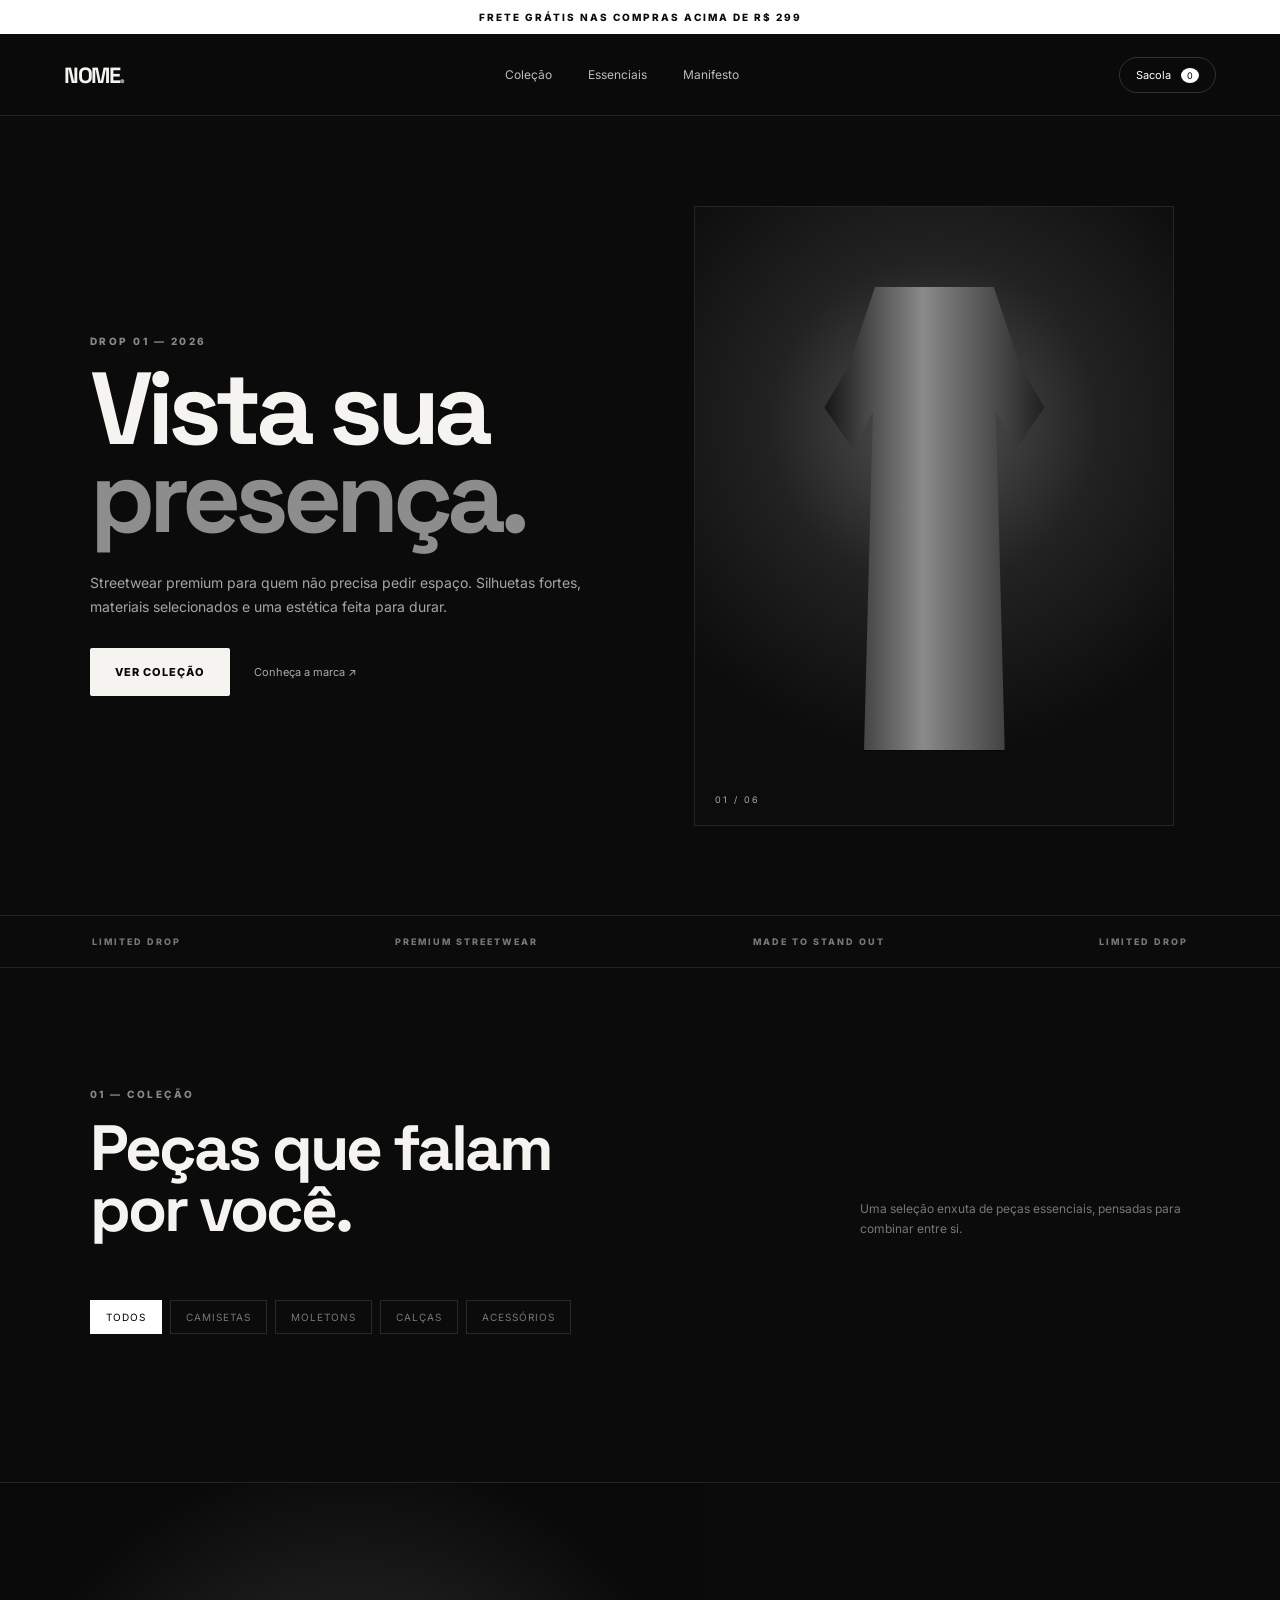
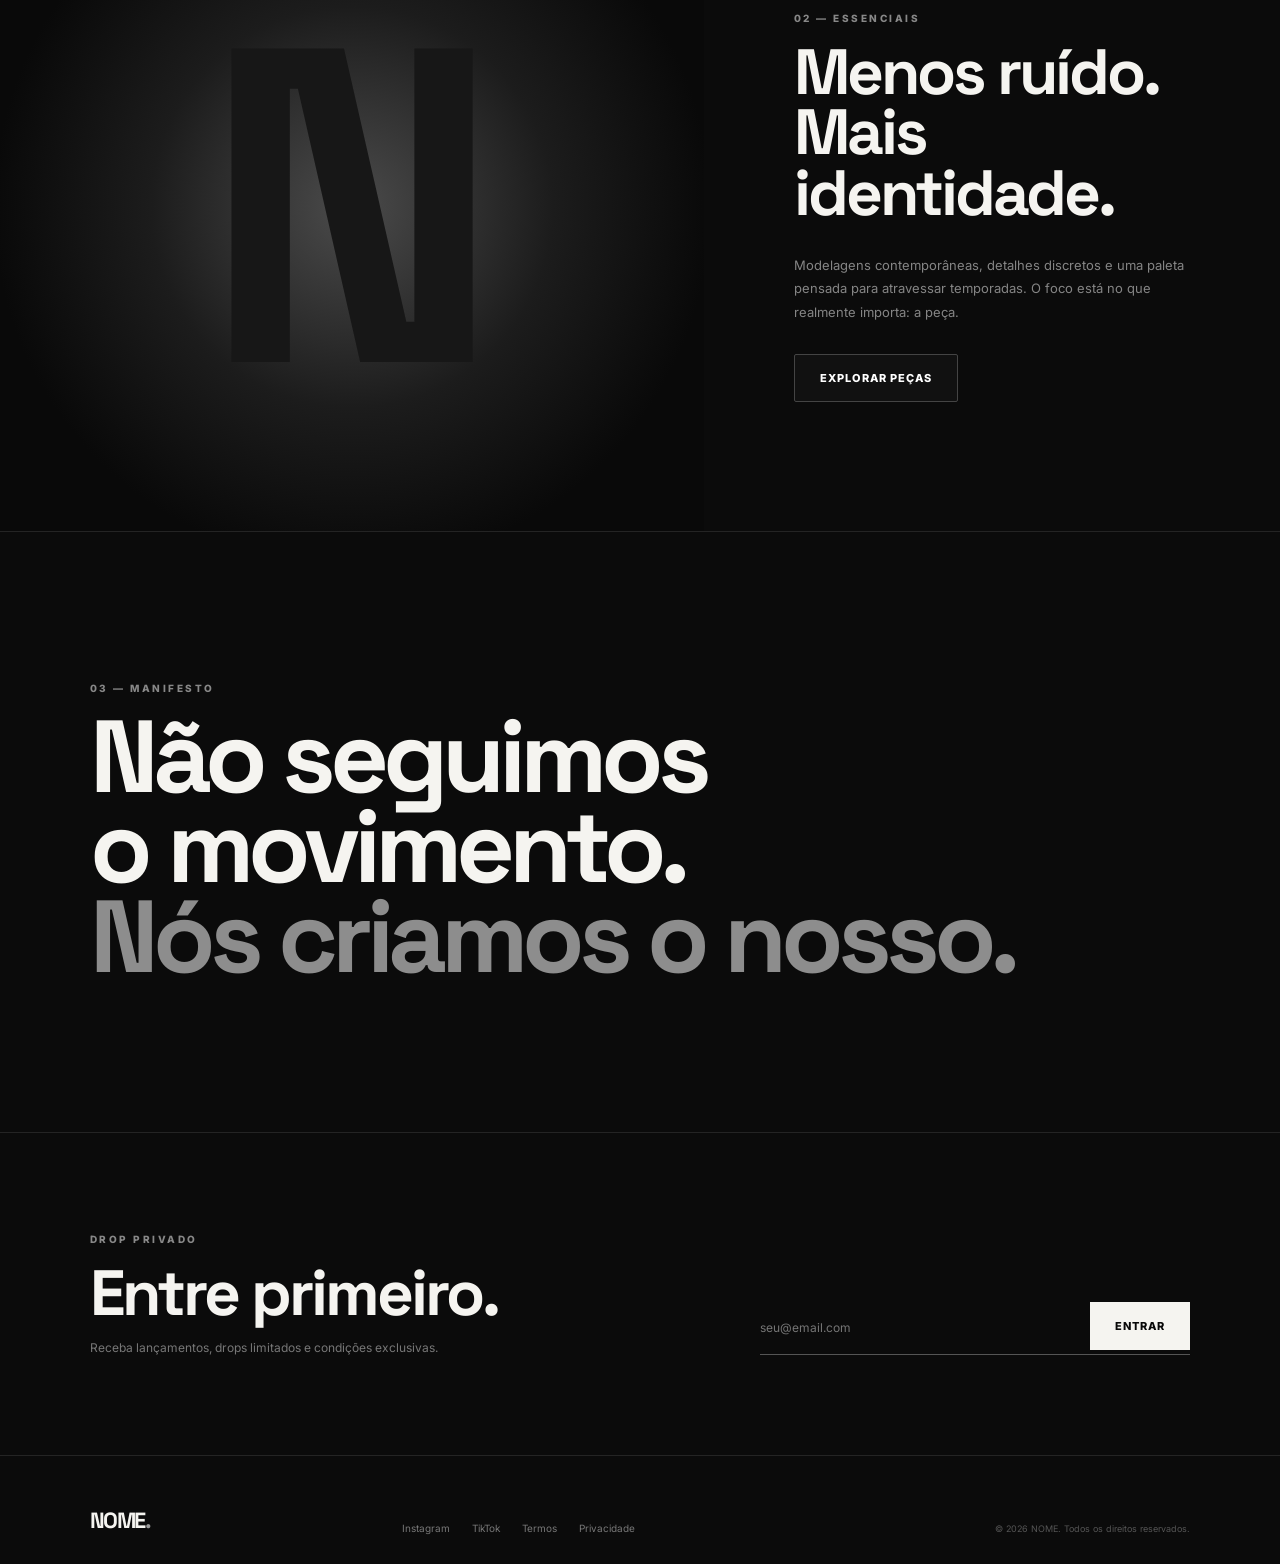
==== index.html @ 59deed50 "Update index.html" ====
<!DOCTYPE html>
<html lang="pt-BR">
<head>
  <meta charset="UTF-8">

  <meta
    name="viewport"
    content="width=device-width, initial-scale=1.0"
  >

  <meta
    name="description"
    content="Coleção premium streetwear. Peças essenciais, design marcante e acabamento impecável."
  >

  <title>NOME — Streetwear</title>

  <link rel="preconnect" href="https://fonts.googleapis.com">
  <link rel="preconnect" href="https://fonts.gstatic.com" crossorigin>

  <link
    href="https://fonts.googleapis.com/css2?family=Inter:wght@400;500;600;700;800&family=Space+Grotesk:wght@500;600;700&display=swap"
    rel="stylesheet"
  >

  <link rel="stylesheet" href="style.css">
</head>

<body>

  <!-- AVISO SUPERIOR -->
  <div class="announcement">
    FRETE GRÁTIS NAS COMPRAS ACIMA DE R$ 299
  </div>


  <!-- HEADER -->
  <header class="header">

    <a class="logo" href="#">
      NOME<span>.</span>
    </a>

    <nav>
      <a href="#colecao">Coleção</a>
      <a href="#essenciais">Essenciais</a>
      <a href="#sobre">Manifesto</a>
    </nav>

    <button
      class="cart-btn"
      onclick="openCart()"
    >
      Sacola
      <span id="cartCount">0</span>
    </button>

  </header>


  <!-- CONTEÚDO -->
  <main>

    <!-- HERO -->
    <section class="hero">

      <div class="hero-copy">

        <p class="eyebrow">
          DROP 01 — 2026
        </p>

        <h1>
          Vista sua<br>
          <em>presença.</em>
        </h1>

        <p class="hero-text">
          Streetwear premium para quem não precisa pedir espaço.
          Silhuetas fortes, materiais selecionados e uma estética
          feita para durar.
        </p>

        <div class="hero-actions">

          <a
            href="#colecao"
            class="btn btn-light"
          >
            Ver coleção
          </a>

          <a
            href="#sobre"
            class="text-link"
          >
            Conheça a marca ↗
          </a>

        </div>

      </div>


      <div class="hero-art">

        <div class="hero-card">

          <div class="model-shape"></div>

          <div class="hero-label">
            01 / 06
          </div>

        </div>

      </div>

    </section>


    <!-- TICKER -->
    <section class="ticker">

      <span>LIMITED DROP</span>
      <span>PREMIUM STREETWEAR</span>
      <span>MADE TO STAND OUT</span>
      <span>LIMITED DROP</span>

    </section>


    <!-- COLEÇÃO -->
    <section
      id="colecao"
      class="section"
    >

      <div class="section-head">

        <div>

          <p class="eyebrow">
            01 — COLEÇÃO
          </p>

          <h2>
            Peças que falam<br>
            por você.
          </h2>

        </div>

        <p class="section-note">
          Uma seleção enxuta de peças essenciais,
          pensadas para combinar entre si.
        </p>

      </div>


      <!-- FILTROS -->
      <div class="filters">

        <button
          class="filter active"
          data-filter="all"
        >
          Todos
        </button>

        <button
          class="filter"
          data-filter="camisetas"
        >
          Camisetas
        </button>

        <button
          class="filter"
          data-filter="moletons"
        >
          Moletons
        </button>

        <button
          class="filter"
          data-filter="calcas"
        >
          Calças
        </button>

        <button
          class="filter"
          data-filter="acessorios"
        >
          Acessórios
        </button>

      </div>


      <!-- PRODUTOS -->
      <div
        class="products"
        id="products"
      ></div>

    </section>


    <!-- ESSENCIAIS -->
    <section
      id="essenciais"
      class="feature"
    >

      <div class="feature-image">

        <div class="feature-mark">
          N
        </div>

      </div>


      <div class="feature-copy">

        <p class="eyebrow">
          02 — ESSENCIAIS
        </p>

        <h2>
          Menos ruído.<br>
          Mais identidade.
        </h2>

        <p>
          Modelagens contemporâneas, detalhes discretos
          e uma paleta pensada para atravessar temporadas.
          O foco está no que realmente importa: a peça.
        </p>

        <a
          href="#colecao"
          class="btn btn-dark"
        >
          Explorar peças
        </a>

      </div>

    </section>


    <!-- MANIFESTO -->
    <section
      id="sobre"
      class="manifesto"
    >

      <p class="eyebrow">
        03 — MANIFESTO
      </p>

      <h2>
        Não seguimos<br>
        o movimento.<br>
        <em>Nós criamos o nosso.</em>
      </h2>

    </section>


    <!-- NEWSLETTER -->
    <section class="newsletter">

      <div>

        <p class="eyebrow">
          DROP PRIVADO
        </p>

        <h2>
          Entre primeiro.
        </h2>

        <p>
          Receba lançamentos, drops limitados
          e condições exclusivas.
        </p>

      </div>


      <form onsubmit="subscribe(event)">

        <input
          type="email"
          placeholder="seu@email.com"
          required
        >

        <button class="btn btn-light">
          Entrar
        </button>

      </form>

    </section>

  </main>


  <!-- FOOTER -->
  <footer>

    <div class="footer-logo">
      NOME<span>.</span>
    </div>


    <div class="footer-links">

      <a href="#">
        Instagram
      </a>

      <a href="#">
        TikTok
      </a>

      <a href="#">
        Termos
      </a>

      <a href="#">
        Privacidade
      </a>

    </div>


    <p>
      © 2026 NOME. Todos os direitos reservados.
    </p>

  </footer>


  <!-- MODAL DO PRODUTO -->
  <div
    class="modal"
    id="productModal"
  >

    <div class="modal-box">

      <button
        class="close"
        onclick="closeProduct()"
      >
        ×
      </button>


      <div class="modal-product">

        <div
          class="product-visual"
          id="modalVisual"
        ></div>


        <div>

          <p
            class="eyebrow"
            id="modalCategory"
          ></p>

          <h2 id="modalName"></h2>

          <p
            class="price"
            id="modalPrice"
          ></p>

          <p
            class="modal-desc"
            id="modalDesc"
          ></p>


          <label>
            Tamanho
          </label>


          <div
            class="sizes"
            id="modalSizes"
          ></div>


          <button
            class="btn btn-dark full"
            onclick="addCurrent()"
          >
            Adicionar à sacola
          </button>

        </div>

      </div>

    </div>

  </div>


  <!-- SACOLA -->
  <aside
    class="cart-drawer"
    id="cartDrawer"
  >

    <div class="cart-head">

      <h2>
        Sua sacola
      </h2>

      <button
        class="close"
        onclick="closeCart()"
      >
        ×
      </button>

    </div>


    <div
      id="cartItems"
      class="cart-items"
    ></div>


    <div class="cart-bottom">

      <div>

        <span>
          Subtotal
        </span>

        <strong id="cartTotal">
          R$ 0,00
        </strong>

      </div>


      <button
        class="btn btn-dark full"
        onclick="checkout()"
      >
        Finalizar compra
      </button>


      <small>
        Você será direcionado para o checkout.
      </small>

    </div>

  </aside>


  <!-- FUNDO DA SACOLA -->
  <div
    class="overlay"
    id="overlay"
    onclick="closeCart()"
  ></div>


  <!-- JAVASCRIPT -->
  <script src="script.js"></script>

</body>
</html>
---- style.css ----
*{box-sizing:border-box;margin:0;padding:0}
:root{--black:#0b0b0b;--white:#f5f4f0;--muted:#a2a2a2;--line:#242424}
html{scroll-behavior:smooth}
body{background:var(--black);color:var(--white);font-family:Inter,Arial,sans-serif;overflow-x:hidden}
a{text-decoration:none;color:inherit}
button,input{font:inherit}
button{cursor:pointer;border:0}
.announcement{height:34px;background:#fff;color:#0b0b0b;display:flex;align-items:center;justify-content:center;font-size:10px;font-weight:800;letter-spacing:2px}
.header{height:82px;border-bottom:1px solid var(--line);display:flex;align-items:center;justify-content:space-between;padding:0 5vw;position:sticky;top:0;z-index:20;background:rgba(11,11,11,.9);backdrop-filter:blur(18px)}
.logo,.footer-logo{font-family:"Space Grotesk";font-size:22px;font-weight:700;letter-spacing:-1.5px}
.logo span,.footer-logo span{color:#999}
nav{display:flex;gap:36px;font-size:12px;color:#bdbdbd}
nav a:hover,.footer-links a:hover{color:#fff}
.cart-btn{background:transparent;color:#fff;border:1px solid #333;border-radius:100px;padding:10px 16px;font-size:11px}
.cart-btn span{margin-left:7px;background:#fff;color:#000;border-radius:50%;padding:2px 6px;font-size:9px}
.hero{min-height:calc(100vh - 116px);display:grid;grid-template-columns:1fr 1fr;align-items:center;padding:7vw 7vw;gap:6vw;border-bottom:1px solid var(--line)}
.eyebrow{font-size:10px;font-weight:800;letter-spacing:2.5px;color:#888;margin-bottom:18px}
.hero h1{font-family:"Space Grotesk";font-size:clamp(58px,8vw,118px);line-height:.86;letter-spacing:-6px}
.hero h1 em,.manifesto em{font-style:normal;color:#8d8d8d}
.hero-text{max-width:500px;color:#a5a5a5;line-height:1.7;font-size:14px;margin:30px 0}
.hero-actions{display:flex;align-items:center;gap:24px}
.btn{display:inline-flex;align-items:center;justify-content:center;min-height:48px;padding:0 25px;border-radius:2px;font-size:11px;font-weight:800;letter-spacing:1px;text-transform:uppercase;transition:.2s}
.btn-light{background:#f5f4f0;color:#090909}.btn-light:hover{background:#ccc}
.btn-dark{background:#111;color:#fff;border:1px solid #444}.btn-dark:hover{background:#fff;color:#000}
.text-link{font-size:11px;color:#aaa}.text-link:hover{color:#fff}
.hero-art{height:620px;display:flex;align-items:center;justify-content:center}
.hero-card{height:100%;width:min(100%,480px);position:relative;overflow:hidden;background:radial-gradient(circle at 50% 35%,#555,#222 35%,#0c0c0c 72%);border:1px solid #252525}
.model-shape{position:absolute;width:46%;height:75%;left:27%;top:13%;background:linear-gradient(90deg,#151515,#8a8a8a 45%,#202020);clip-path:polygon(23% 0,77% 0,89% 17%,100% 26%,87% 35%,78% 27%,82% 100%,18% 100%,22% 27%,13% 35%,0 26%,11% 17%);filter:drop-shadow(0 30px 30px #000)}
.hero-label{position:absolute;bottom:20px;left:20px;font-size:9px;letter-spacing:2px;color:#aaa}
.ticker{border-bottom:1px solid var(--line);padding:20px 0;display:flex;justify-content:space-around;gap:30px;white-space:nowrap;overflow:hidden;font-size:9px;font-weight:800;letter-spacing:2px;color:#777}
.section{padding:120px 7vw}
.section-head{display:flex;justify-content:space-between;align-items:end;gap:30px;margin-bottom:60px}
.section h2,.feature h2,.newsletter h2{font-family:"Space Grotesk";font-size:clamp(38px,5vw,70px);line-height:.95;letter-spacing:-3px}
.section-note{max-width:330px;color:#777;font-size:12px;line-height:1.7}
.filters{display:flex;gap:8px;margin-bottom:28px;flex-wrap:wrap}
.filter{background:transparent;border:1px solid #292929;color:#777;padding:10px 15px;font-size:10px;text-transform:uppercase;letter-spacing:1px}
.filter.active,.filter:hover{background:#fff;color:#000;border-color:#fff}
.products{display:grid;grid-template-columns:repeat(4,1fr);gap:14px}
.product{cursor:pointer}.product-image{aspect-ratio:4/5;background:linear-gradient(145deg,#252525,#0e0e0e);position:relative;overflow:hidden;margin-bottom:14px}
.product-image:before{content:"";position:absolute;width:52%;height:70%;left:24%;top:15%;background:linear-gradient(90deg,#111,#777 48%,#181818);clip-path:polygon(20% 0,80% 0,88% 13%,100% 20%,88% 29%,80% 23%,82% 100%,18% 100%,20% 23%,12% 29%,0 20%,12% 13%);transition:.4s}
.product:hover .product-image:before{transform:scale(1.06)}
.product-tag{position:absolute;top:12px;left:12px;font-size:8px;letter-spacing:1.5px;border:1px solid #555;padding:6px 8px}
.product-info{display:flex;justify-content:space-between;gap:15px}
.product-name{font-size:12px;font-weight:700}.product-type{font-size:10px;color:#666;margin-top:5px}
.product-price{font-size:12px;font-weight:700;white-space:nowrap}
.feature{display:grid;grid-template-columns:1.1fr .9fr;min-height:650px;border-top:1px solid var(--line);border-bottom:1px solid var(--line)}
.feature-image{min-height:600px;background:radial-gradient(circle,#4b4b4b 0,#1c1c1c 42%,#090909 75%);display:flex;align-items:center;justify-content:center}
.feature-mark{font-family:"Space Grotesk";font-size:35vw;line-height:1;color:#171717;font-weight:700}
.feature-copy{padding:10vw 7vw;display:flex;flex-direction:column;align-items:flex-start;justify-content:center}
.feature-copy p:not(.eyebrow){max-width:450px;color:#858585;font-size:13px;line-height:1.8;margin:30px 0}
.manifesto{padding:150px 7vw;border-bottom:1px solid var(--line)}
.manifesto h2{font-family:"Space Grotesk";font-size:clamp(50px,8vw,120px);line-height:.88;letter-spacing:-6px}
.newsletter{padding:100px 7vw;display:flex;justify-content:space-between;align-items:end;gap:40px}
.newsletter p:not(.eyebrow){color:#777;font-size:12px;margin-top:16px}
.newsletter form{display:flex;width:min(100%,430px);border-bottom:1px solid #555}
.newsletter input{flex:1;background:none;border:0;color:#fff;padding:15px 0;outline:none;font-size:12px}
.newsletter .btn{border-radius:0;margin-bottom:4px}
footer{border-top:1px solid var(--line);padding:50px 7vw 30px;display:grid;grid-template-columns:1fr 2fr auto;align-items:end;gap:30px}
.footer-links{display:flex;gap:22px;color:#777;font-size:10px}.footer-links a:hover{color:#fff}
footer>p{font-size:9px;color:#555}
.modal,.overlay{display:none}.modal.show{display:flex;position:fixed;inset:0;z-index:50;background:rgba(0,0,0,.75);align-items:center;justify-content:center;padding:20px}.modal-box{background:#f3f2ed;color:#0b0b0b;width:min(900px,100%);max-height:90vh;overflow:auto;padding:30px;position:relative}.close{background:none;color:inherit;font-size:28px;position:absolute;right:20px;top:14px;z-index:2}.modal-product{display:grid;grid-template-columns:1fr 1fr;gap:40px;padding:20px}.product-visual{aspect-ratio:1/1;background:linear-gradient(145deg,#444,#111);position:relative}.product-visual:before{content:"";position:absolute;width:50%;height:70%;left:25%;top:15%;background:linear-gradient(90deg,#111,#888,#171717);clip-path:polygon(20% 0,80% 0,90% 15%,100% 23%,88% 31%,80% 24%,82% 100%,18% 100%,20% 24%,12% 31%,0 23%,10% 15%)}
.modal-box h2{font-family:"Space Grotesk";font-size:42px;line-height:1;letter-spacing:-2px;margin-bottom:15px}.price{font-weight:700;font-size:17px}.modal-desc{font-size:12px;color:#777;line-height:1.7;margin:20px 0 28px}.modal-box label{font-size:10px;text-transform:uppercase;letter-spacing:1px;font-weight:800}
.sizes{display:flex;gap:7px;margin:10px 0 25px}.size{background:#e4e3de;border:1px solid #ccc;padding:11px 16px;font-size:11px}.size.selected{background:#0b0b0b;color:#fff;border-color:#0b0b0b}.full{width:100%}
.cart-drawer{position:fixed;z-index:60;right:-430px;top:0;height:100%;width:min(430px,100%);background:#f4f3ef;color:#0b0b0b;transition:.3s;padding:30px;display:flex;flex-direction:column}.cart-drawer.open{right:0}.cart-head{display:flex;justify-content:space-between;border-bottom:1px solid #ccc;padding-bottom:20px}.cart-head .close{position:static}.cart-head h2{font-family:"Space Grotesk";font-size:28px}
.overlay.show{display:block;position:fixed;inset:0;background:rgba(0,0,0,.65);z-index:55}.cart-items{flex:1;overflow:auto;padding:20px 0}.empty{color:#888;font-size:12px;padding:40px 0}.cart-item{display:grid;grid-template-columns:70px 1fr auto;gap:13px;padding:15px 0;border-bottom:1px solid #ddd}.cart-thumb{background:linear-gradient(145deg,#444,#111);height:85px}.cart-item h4{font-size:12px}.cart-item p{font-size:10px;color:#777;margin-top:6px}.remove{background:none;color:#888;font-size:10px;margin-top:10px}.cart-bottom{border-top:1px solid #ccc;padding-top:20px}.cart-bottom>div{display:flex;justify-content:space-between;margin-bottom:18px;font-size:12px}.cart-bottom small{display:block;text-align:center;color:#888;font-size:9px;margin-top:10px}
@media(max-width:850px){nav{display:none}.hero{grid-template-columns:1fr;min-height:auto;padding:70px 6vw}.hero-art{height:480px}.products{grid-template-columns:repeat(2,1fr)}.feature{grid-template-columns:1fr}.feature-image{min-height:400px}.newsletter,footer{grid-template-columns:1fr;display:grid;align-items:start}.newsletter form{width:100%}.footer-links{flex-wrap:wrap}.section{padding:80px 6vw}.manifesto{padding:100px 6vw}}
@media(max-width:520px){.header{padding:0 5vw}.hero h1{letter-spacing:-4px}.hero-art{height:420px}.products{gap:18px 9px}.product-name{font-size:11px}.product-price{font-size:11px}.modal-product{grid-template-columns:1fr;padding:10px}.modal-box{padding:20px}.modal-box h2{font-size:34px}.newsletter{padding:80px 6vw}}
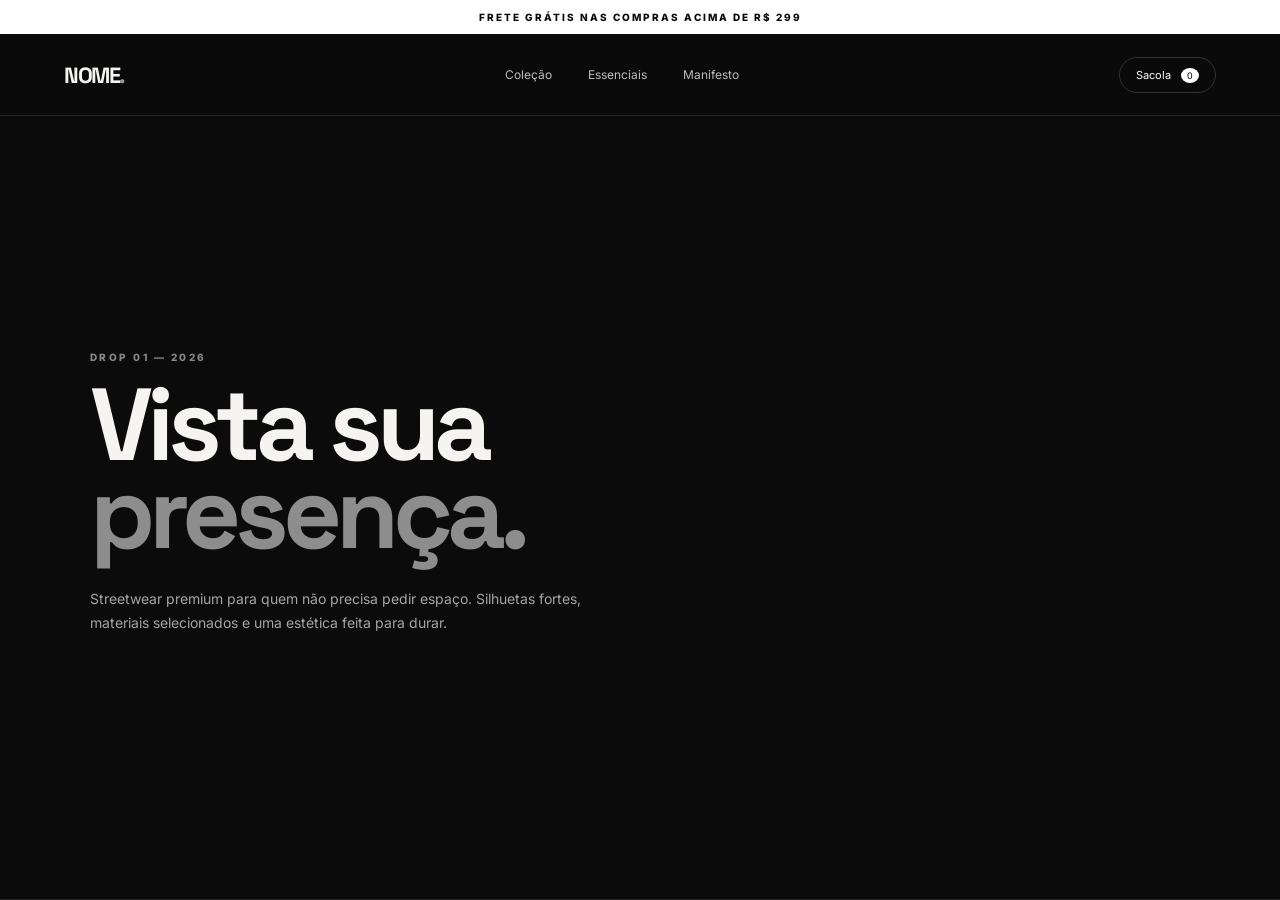
==== commit 0431f0f7: "Update index.html" ====
--- a/index.html
+++ b/index.html
@@ -82,413 +82,3 @@
         </p>
 
         <div class="hero-actions">
-
-          <a
-            href="#colecao"
-            class="btn btn-light"
-          >
-            Ver coleção
-          </a>
-
-          <a
-            href="#sobre"
-            class="text-link"
-          >
-            Conheça a marca ↗
-          </a>
-
-        </div>
-
-      </div>
-
-
-      <div class="hero-art">
-
-        <div class="hero-card">
-
-          <div class="model-shape"></div>
-
-          <div class="hero-label">
-            01 / 06
-          </div>
-
-        </div>
-
-      </div>
-
-    </section>
-
-
-    <!-- TICKER -->
-    <section class="ticker">
-
-      <span>LIMITED DROP</span>
-      <span>PREMIUM STREETWEAR</span>
-      <span>MADE TO STAND OUT</span>
-      <span>LIMITED DROP</span>
-
-    </section>
-
-
-    <!-- COLEÇÃO -->
-    <section
-      id="colecao"
-      class="section"
-    >
-
-      <div class="section-head">
-
-        <div>
-
-          <p class="eyebrow">
-            01 — COLEÇÃO
-          </p>
-
-          <h2>
-            Peças que falam<br>
-            por você.
-          </h2>
-
-        </div>
-
-        <p class="section-note">
-          Uma seleção enxuta de peças essenciais,
-          pensadas para combinar entre si.
-        </p>
-
-      </div>
-
-
-      <!-- FILTROS -->
-      <div class="filters">
-
-        <button
-          class="filter active"
-          data-filter="all"
-        >
-          Todos
-        </button>
-
-        <button
-          class="filter"
-          data-filter="camisetas"
-        >
-          Camisetas
-        </button>
-
-        <button
-          class="filter"
-          data-filter="moletons"
-        >
-          Moletons
-        </button>
-
-        <button
-          class="filter"
-          data-filter="calcas"
-        >
-          Calças
-        </button>
-
-        <button
-          class="filter"
-          data-filter="acessorios"
-        >
-          Acessórios
-        </button>
-
-      </div>
-
-
-      <!-- PRODUTOS -->
-      <div
-        class="products"
-        id="products"
-      ></div>
-
-    </section>
-
-
-    <!-- ESSENCIAIS -->
-    <section
-      id="essenciais"
-      class="feature"
-    >
-
-      <div class="feature-image">
-
-        <div class="feature-mark">
-          N
-        </div>
-
-      </div>
-
-
-      <div class="feature-copy">
-
-        <p class="eyebrow">
-          02 — ESSENCIAIS
-        </p>
-
-        <h2>
-          Menos ruído.<br>
-          Mais identidade.
-        </h2>
-
-        <p>
-          Modelagens contemporâneas, detalhes discretos
-          e uma paleta pensada para atravessar temporadas.
-          O foco está no que realmente importa: a peça.
-        </p>
-
-        <a
-          href="#colecao"
-          class="btn btn-dark"
-        >
-          Explorar peças
-        </a>
-
-      </div>
-
-    </section>
-
-
-    <!-- MANIFESTO -->
-    <section
-      id="sobre"
-      class="manifesto"
-    >
-
-      <p class="eyebrow">
-        03 — MANIFESTO
-      </p>
-
-      <h2>
-        Não seguimos<br>
-        o movimento.<br>
-        <em>Nós criamos o nosso.</em>
-      </h2>
-
-    </section>
-
-
-    <!-- NEWSLETTER -->
-    <section class="newsletter">
-
-      <div>
-
-        <p class="eyebrow">
-          DROP PRIVADO
-        </p>
-
-        <h2>
-          Entre primeiro.
-        </h2>
-
-        <p>
-          Receba lançamentos, drops limitados
-          e condições exclusivas.
-        </p>
-
-      </div>
-
-
-      <form onsubmit="subscribe(event)">
-
-        <input
-          type="email"
-          placeholder="seu@email.com"
-          required
-        >
-
-        <button class="btn btn-light">
-          Entrar
-        </button>
-
-      </form>
-
-    </section>
-
-  </main>
-
-
-  <!-- FOOTER -->
-  <footer>
-
-    <div class="footer-logo">
-      NOME<span>.</span>
-    </div>
-
-
-    <div class="footer-links">
-
-      <a href="#">
-        Instagram
-      </a>
-
-      <a href="#">
-        TikTok
-      </a>
-
-      <a href="#">
-        Termos
-      </a>
-
-      <a href="#">
-        Privacidade
-      </a>
-
-    </div>
-
-
-    <p>
-      © 2026 NOME. Todos os direitos reservados.
-    </p>
-
-  </footer>
-
-
-  <!-- MODAL DO PRODUTO -->
-  <div
-    class="modal"
-    id="productModal"
-  >
-
-    <div class="modal-box">
-
-      <button
-        class="close"
-        onclick="closeProduct()"
-      >
-        ×
-      </button>
-
-
-      <div class="modal-product">
-
-        <div
-          class="product-visual"
-          id="modalVisual"
-        ></div>
-
-
-        <div>
-
-          <p
-            class="eyebrow"
-            id="modalCategory"
-          ></p>
-
-          <h2 id="modalName"></h2>
-
-          <p
-            class="price"
-            id="modalPrice"
-          ></p>
-
-          <p
-            class="modal-desc"
-            id="modalDesc"
-          ></p>
-
-
-          <label>
-            Tamanho
-          </label>
-
-
-          <div
-            class="sizes"
-            id="modalSizes"
-          ></div>
-
-
-          <button
-            class="btn btn-dark full"
-            onclick="addCurrent()"
-          >
-            Adicionar à sacola
-          </button>
-
-        </div>
-
-      </div>
-
-    </div>
-
-  </div>
-
-
-  <!-- SACOLA -->
-  <aside
-    class="cart-drawer"
-    id="cartDrawer"
-  >
-
-    <div class="cart-head">
-
-      <h2>
-        Sua sacola
-      </h2>
-
-      <button
-        class="close"
-        onclick="closeCart()"
-      >
-        ×
-      </button>
-
-    </div>
-
-
-    <div
-      id="cartItems"
-      class="cart-items"
-    ></div>
-
-
-    <div class="cart-bottom">
-
-      <div>
-
-        <span>
-          Subtotal
-        </span>
-
-        <strong id="cartTotal">
-          R$ 0,00
-        </strong>
-
-      </div>
-
-
-      <button
-        class="btn btn-dark full"
-        onclick="checkout()"
-      >
-        Finalizar compra
-      </button>
-
-
-      <small>
-        Você será direcionado para o checkout.
-      </small>
-
-    </div>
-
-  </aside>
-
-
-  <!-- FUNDO DA SACOLA -->
-  <div
-    class="overlay"
-    id="overlay"
-    onclick="closeCart()"
-  ></div>
-
-
-  <!-- JAVASCRIPT -->
-  <script src="script.js"></script>
-
-</body>
-</html>
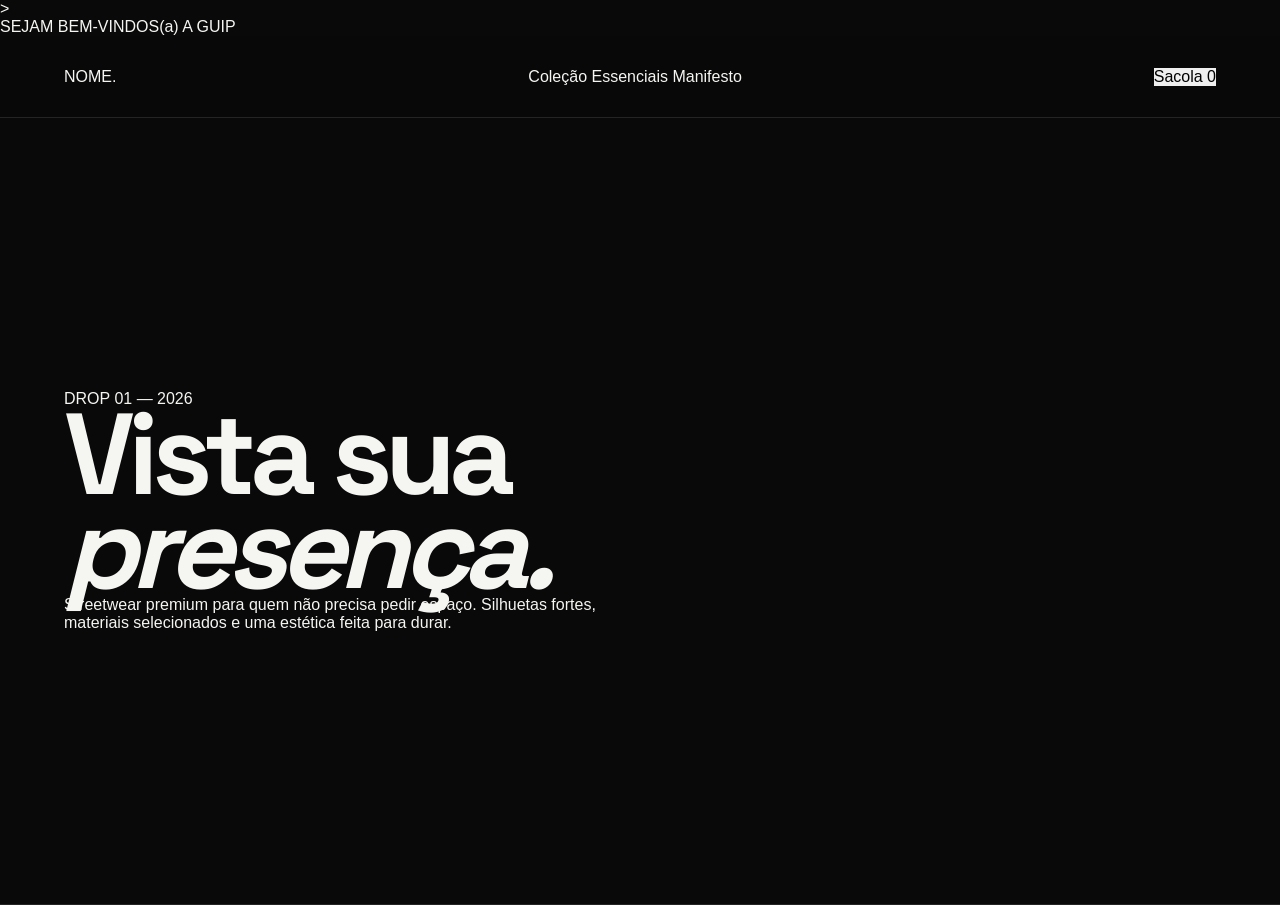
==== commit 2828fea5: "Update index.html" ====
--- a/index.html
+++ b/index.html
@@ -1,4 +1,4 @@
-<!DOCTYPE html>
+>
 <html lang="pt-BR">
 <head>
   <meta charset="UTF-8">
@@ -30,7 +30,7 @@
 
   <!-- AVISO SUPERIOR -->
   <div class="announcement">
-    FRETE GRÁTIS NAS COMPRAS ACIMA DE R$ 299
+    SEJAM BEM-VINDOS(a) A GUIP
   </div>
 
 
--- a/style.css
+++ b/style.css
@@ -1,67 +1,1353 @@
-*{box-sizing:border-box;margin:0;padding:0}
-:root{--black:#0b0b0b;--white:#f5f4f0;--muted:#a2a2a2;--line:#242424}
-html{scroll-behavior:smooth}
-body{background:var(--black);color:var(--white);font-family:Inter,Arial,sans-serif;overflow-x:hidden}
-a{text-decoration:none;color:inherit}
-button,input{font:inherit}
-button{cursor:pointer;border:0}
-.announcement{height:34px;background:#fff;color:#0b0b0b;display:flex;align-items:center;justify-content:center;font-size:10px;font-weight:800;letter-spacing:2px}
-.header{height:82px;border-bottom:1px solid var(--line);display:flex;align-items:center;justify-content:space-between;padding:0 5vw;position:sticky;top:0;z-index:20;background:rgba(11,11,11,.9);backdrop-filter:blur(18px)}
-.logo,.footer-logo{font-family:"Space Grotesk";font-size:22px;font-weight:700;letter-spacing:-1.5px}
-.logo span,.footer-logo span{color:#999}
-nav{display:flex;gap:36px;font-size:12px;color:#bdbdbd}
-nav a:hover,.footer-links a:hover{color:#fff}
-.cart-btn{background:transparent;color:#fff;border:1px solid #333;border-radius:100px;padding:10px 16px;font-size:11px}
-.cart-btn span{margin-left:7px;background:#fff;color:#000;border-radius:50%;padding:2px 6px;font-size:9px}
-.hero{min-height:calc(100vh - 116px);display:grid;grid-template-columns:1fr 1fr;align-items:center;padding:7vw 7vw;gap:6vw;border-bottom:1px solid var(--line)}
-.eyebrow{font-size:10px;font-weight:800;letter-spacing:2.5px;color:#888;margin-bottom:18px}
-.hero h1{font-family:"Space Grotesk";font-size:clamp(58px,8vw,118px);line-height:.86;letter-spacing:-6px}
-.hero h1 em,.manifesto em{font-style:normal;color:#8d8d8d}
-.hero-text{max-width:500px;color:#a5a5a5;line-height:1.7;font-size:14px;margin:30px 0}
-.hero-actions{display:flex;align-items:center;gap:24px}
-.btn{display:inline-flex;align-items:center;justify-content:center;min-height:48px;padding:0 25px;border-radius:2px;font-size:11px;font-weight:800;letter-spacing:1px;text-transform:uppercase;transition:.2s}
-.btn-light{background:#f5f4f0;color:#090909}.btn-light:hover{background:#ccc}
-.btn-dark{background:#111;color:#fff;border:1px solid #444}.btn-dark:hover{background:#fff;color:#000}
-.text-link{font-size:11px;color:#aaa}.text-link:hover{color:#fff}
-.hero-art{height:620px;display:flex;align-items:center;justify-content:center}
-.hero-card{height:100%;width:min(100%,480px);position:relative;overflow:hidden;background:radial-gradient(circle at 50% 35%,#555,#222 35%,#0c0c0c 72%);border:1px solid #252525}
-.model-shape{position:absolute;width:46%;height:75%;left:27%;top:13%;background:linear-gradient(90deg,#151515,#8a8a8a 45%,#202020);clip-path:polygon(23% 0,77% 0,89% 17%,100% 26%,87% 35%,78% 27%,82% 100%,18% 100%,22% 27%,13% 35%,0 26%,11% 17%);filter:drop-shadow(0 30px 30px #000)}
-.hero-label{position:absolute;bottom:20px;left:20px;font-size:9px;letter-spacing:2px;color:#aaa}
-.ticker{border-bottom:1px solid var(--line);padding:20px 0;display:flex;justify-content:space-around;gap:30px;white-space:nowrap;overflow:hidden;font-size:9px;font-weight:800;letter-spacing:2px;color:#777}
-.section{padding:120px 7vw}
-.section-head{display:flex;justify-content:space-between;align-items:end;gap:30px;margin-bottom:60px}
-.section h2,.feature h2,.newsletter h2{font-family:"Space Grotesk";font-size:clamp(38px,5vw,70px);line-height:.95;letter-spacing:-3px}
-.section-note{max-width:330px;color:#777;font-size:12px;line-height:1.7}
-.filters{display:flex;gap:8px;margin-bottom:28px;flex-wrap:wrap}
-.filter{background:transparent;border:1px solid #292929;color:#777;padding:10px 15px;font-size:10px;text-transform:uppercase;letter-spacing:1px}
-.filter.active,.filter:hover{background:#fff;color:#000;border-color:#fff}
-.products{display:grid;grid-template-columns:repeat(4,1fr);gap:14px}
-.product{cursor:pointer}.product-image{aspect-ratio:4/5;background:linear-gradient(145deg,#252525,#0e0e0e);position:relative;overflow:hidden;margin-bottom:14px}
-.product-image:before{content:"";position:absolute;width:52%;height:70%;left:24%;top:15%;background:linear-gradient(90deg,#111,#777 48%,#181818);clip-path:polygon(20% 0,80% 0,88% 13%,100% 20%,88% 29%,80% 23%,82% 100%,18% 100%,20% 23%,12% 29%,0 20%,12% 13%);transition:.4s}
-.product:hover .product-image:before{transform:scale(1.06)}
-.product-tag{position:absolute;top:12px;left:12px;font-size:8px;letter-spacing:1.5px;border:1px solid #555;padding:6px 8px}
-.product-info{display:flex;justify-content:space-between;gap:15px}
-.product-name{font-size:12px;font-weight:700}.product-type{font-size:10px;color:#666;margin-top:5px}
-.product-price{font-size:12px;font-weight:700;white-space:nowrap}
-.feature{display:grid;grid-template-columns:1.1fr .9fr;min-height:650px;border-top:1px solid var(--line);border-bottom:1px solid var(--line)}
-.feature-image{min-height:600px;background:radial-gradient(circle,#4b4b4b 0,#1c1c1c 42%,#090909 75%);display:flex;align-items:center;justify-content:center}
-.feature-mark{font-family:"Space Grotesk";font-size:35vw;line-height:1;color:#171717;font-weight:700}
-.feature-copy{padding:10vw 7vw;display:flex;flex-direction:column;align-items:flex-start;justify-content:center}
-.feature-copy p:not(.eyebrow){max-width:450px;color:#858585;font-size:13px;line-height:1.8;margin:30px 0}
-.manifesto{padding:150px 7vw;border-bottom:1px solid var(--line)}
-.manifesto h2{font-family:"Space Grotesk";font-size:clamp(50px,8vw,120px);line-height:.88;letter-spacing:-6px}
-.newsletter{padding:100px 7vw;display:flex;justify-content:space-between;align-items:end;gap:40px}
-.newsletter p:not(.eyebrow){color:#777;font-size:12px;margin-top:16px}
-.newsletter form{display:flex;width:min(100%,430px);border-bottom:1px solid #555}
-.newsletter input{flex:1;background:none;border:0;color:#fff;padding:15px 0;outline:none;font-size:12px}
-.newsletter .btn{border-radius:0;margin-bottom:4px}
-footer{border-top:1px solid var(--line);padding:50px 7vw 30px;display:grid;grid-template-columns:1fr 2fr auto;align-items:end;gap:30px}
-.footer-links{display:flex;gap:22px;color:#777;font-size:10px}.footer-links a:hover{color:#fff}
-footer>p{font-size:9px;color:#555}
-.modal,.overlay{display:none}.modal.show{display:flex;position:fixed;inset:0;z-index:50;background:rgba(0,0,0,.75);align-items:center;justify-content:center;padding:20px}.modal-box{background:#f3f2ed;color:#0b0b0b;width:min(900px,100%);max-height:90vh;overflow:auto;padding:30px;position:relative}.close{background:none;color:inherit;font-size:28px;position:absolute;right:20px;top:14px;z-index:2}.modal-product{display:grid;grid-template-columns:1fr 1fr;gap:40px;padding:20px}.product-visual{aspect-ratio:1/1;background:linear-gradient(145deg,#444,#111);position:relative}.product-visual:before{content:"";position:absolute;width:50%;height:70%;left:25%;top:15%;background:linear-gradient(90deg,#111,#888,#171717);clip-path:polygon(20% 0,80% 0,90% 15%,100% 23%,88% 31%,80% 24%,82% 100%,18% 100%,20% 24%,12% 31%,0 23%,10% 15%)}
-.modal-box h2{font-family:"Space Grotesk";font-size:42px;line-height:1;letter-spacing:-2px;margin-bottom:15px}.price{font-weight:700;font-size:17px}.modal-desc{font-size:12px;color:#777;line-height:1.7;margin:20px 0 28px}.modal-box label{font-size:10px;text-transform:uppercase;letter-spacing:1px;font-weight:800}
-.sizes{display:flex;gap:7px;margin:10px 0 25px}.size{background:#e4e3de;border:1px solid #ccc;padding:11px 16px;font-size:11px}.size.selected{background:#0b0b0b;color:#fff;border-color:#0b0b0b}.full{width:100%}
-.cart-drawer{position:fixed;z-index:60;right:-430px;top:0;height:100%;width:min(430px,100%);background:#f4f3ef;color:#0b0b0b;transition:.3s;padding:30px;display:flex;flex-direction:column}.cart-drawer.open{right:0}.cart-head{display:flex;justify-content:space-between;border-bottom:1px solid #ccc;padding-bottom:20px}.cart-head .close{position:static}.cart-head h2{font-family:"Space Grotesk";font-size:28px}
-.overlay.show{display:block;position:fixed;inset:0;background:rgba(0,0,0,.65);z-index:55}.cart-items{flex:1;overflow:auto;padding:20px 0}.empty{color:#888;font-size:12px;padding:40px 0}.cart-item{display:grid;grid-template-columns:70px 1fr auto;gap:13px;padding:15px 0;border-bottom:1px solid #ddd}.cart-thumb{background:linear-gradient(145deg,#444,#111);height:85px}.cart-item h4{font-size:12px}.cart-item p{font-size:10px;color:#777;margin-top:6px}.remove{background:none;color:#888;font-size:10px;margin-top:10px}.cart-bottom{border-top:1px solid #ccc;padding-top:20px}.cart-bottom>div{display:flex;justify-content:space-between;margin-bottom:18px;font-size:12px}.cart-bottom small{display:block;text-align:center;color:#888;font-size:9px;margin-top:10px}
-@media(max-width:850px){nav{display:none}.hero{grid-template-columns:1fr;min-height:auto;padding:70px 6vw}.hero-art{height:480px}.products{grid-template-columns:repeat(2,1fr)}.feature{grid-template-columns:1fr}.feature-image{min-height:400px}.newsletter,footer{grid-template-columns:1fr;display:grid;align-items:start}.newsletter form{width:100%}.footer-links{flex-wrap:wrap}.section{padding:80px 6vw}.manifesto{padding:100px 6vw}}
-@media(max-width:520px){.header{padding:0 5vw}.hero h1{letter-spacing:-4px}.hero-art{height:420px}.products{gap:18px 9px}.product-name{font-size:11px}.product-price{font-size:11px}.modal-product{grid-template-columns:1fr;padding:10px}.modal-box{padding:20px}.modal-box h2{font-size:34px}.newsletter{padding:80px 6vw}}
+* {
+  box-sizing: border-box;
+  margin: 0;
+  padding: 0;
+}
+
+:root {
+  --black: #090909;
+  --dark: #111111;
+  --white: #f5f5f2;
+  --gray: #999999;
+  --line: #242424;
+  --soft: #e9e9e5;
+}
+
+html {
+  scroll-behavior: smooth;
+}
+
+body {
+  background: var(--black);
+  color: var(--white);
+  font-family: "DM Sans", Arial, sans-serif;
+  overflow-x: hidden;
+}
+
+body.no-scroll {
+  overflow: hidden;
+}
+
+a {
+  color: inherit;
+  text-decoration: none;
+}
+
+button,
+input {
+  font: inherit;
+}
+
+button {
+  border: 0;
+  cursor: pointer;
+}
+
+img {
+  max-width: 100%;
+  display: block;
+}
+
+
+/* =========================================================
+   TOPBAR
+========================================================= */
+
+.topbar {
+  width: 100%;
+  padding: 11px 20px;
+  background: var(--white);
+  color: var(--black);
+  text-align: center;
+  font-size: 10px;
+  font-weight: 700;
+  letter-spacing: 1.5px;
+}
+
+
+/* =========================================================
+   HEADER
+========================================================= */
+
+.header {
+  position: sticky;
+  top: 0;
+  z-index: 100;
+  height: 82px;
+  padding: 0 5vw;
+  display: flex;
+  align-items: center;
+  justify-content: space-between;
+  background: rgba(9, 9, 9, 0.92);
+  border-bottom: 1px solid var(--line);
+  backdrop-filter: blur(18px);
+}
+
+.brand {
+  font-family: "Space Grotesk", sans-serif;
+  font-size: 25px;
+  font-weight: 700;
+  letter-spacing: -1.5px;
+}
+
+.brand span {
+  color: var(--gray);
+}
+
+.desktop-nav {
+  display: flex;
+  align-items: center;
+  gap: 38px;
+  margin-left: 100px;
+}
+
+.desktop-nav a {
+  font-size: 11px;
+  font-weight: 600;
+  letter-spacing: 1.4px;
+  color: #cfcfcb;
+  transition: color 0.25s ease;
+}
+
+.desktop-nav a:hover {
+  color: var(--white);
+}
+
+.header-actions {
+  display: flex;
+  align-items: center;
+  gap: 22px;
+}
+
+.account-link {
+  font-size: 11px;
+  font-weight: 600;
+  letter-spacing: 1.3px;
+  text-transform: uppercase;
+}
+
+.cart-button {
+  background: transparent;
+  color: var(--white);
+  font-size: 11px;
+  font-weight: 600;
+  letter-spacing: 1.3px;
+  text-transform: uppercase;
+}
+
+.cart-button span {
+  display: inline-flex;
+  align-items: center;
+  justify-content: center;
+  min-width: 20px;
+  height: 20px;
+  margin-left: 7px;
+  border: 1px solid #555;
+  border-radius: 50%;
+  font-size: 9px;
+}
+
+
+/* =========================================================
+   HERO
+========================================================= */
+
+.hero {
+  min-height: calc(100vh - 113px);
+  padding: 70px 5vw;
+  display: grid;
+  grid-template-columns: 1fr 0.95fr;
+  align-items: center;
+  gap: 7vw;
+  border-bottom: 1px solid var(--line);
+}
+
+.hero-content {
+  max-width: 720px;
+}
+
+.hero-kicker {
+  display: block;
+  margin-bottom: 28px;
+  color: #aaa;
+  font-size: 10px;
+  font-weight: 700;
+  letter-spacing: 2px;
+}
+
+.hero h1 {
+  font-family: "Space Grotesk", sans-serif;
+  font-size: clamp(62px, 9vw, 145px);
+  line-height: 0.82;
+  letter-spacing: -7px;
+  font-weight: 700;
+}
+
+.hero h1 span {
+  color: transparent;
+  -webkit-text-stroke: 1px var(--white);
+}
+
+.hero-content > p:not(.hero-kicker) {
+  max-width: 450px;
+  margin-top: 38px;
+  color: #a9a9a5;
+  font-size: 15px;
+  line-height: 1.7;
+}
+
+.hero-buttons {
+  display: flex;
+  align-items: center;
+  gap: 28px;
+  margin-top: 38px;
+}
+
+.button {
+  min-height: 52px;
+  padding: 0 27px;
+  display: inline-flex;
+  align-items: center;
+  justify-content: center;
+  font-size: 10px;
+  font-weight: 700;
+  letter-spacing: 1.5px;
+  transition:
+    transform 0.25s ease,
+    opacity 0.25s ease,
+    background 0.25s ease;
+}
+
+.button:hover {
+  transform: translateY(-2px);
+}
+
+.button-white {
+  background: var(--white);
+  color: var(--black);
+}
+
+.button-black {
+  background: var(--black);
+  color: var(--white);
+}
+
+.hero-link {
+  font-size: 11px;
+  font-weight: 600;
+  letter-spacing: 1px;
+  color: #aaa;
+}
+
+.hero-link:hover {
+  color: var(--white);
+}
+
+
+/* =========================================================
+   HERO VISUAL
+========================================================= */
+
+.hero-visual {
+  height: min(72vh, 720px);
+  min-height: 500px;
+}
+
+.hero-image {
+  position: relative;
+  width: 100%;
+  height: 100%;
+  overflow: hidden;
+  background:
+    radial-gradient(
+      circle at 50% 35%,
+      #363636 0,
+      #191919 35%,
+      #0e0e0e 70%
+    );
+  border: 1px solid #292929;
+}
+
+.hero-image::before {
+  content: "";
+  position: absolute;
+  width: 58%;
+  height: 78%;
+  left: 21%;
+  top: 10%;
+  border-radius: 48% 48% 12% 12%;
+  background:
+    linear-gradient(
+      145deg,
+      #3d3d3d,
+      #171717 48%,
+      #050505
+    );
+  transform: rotate(-4deg);
+  box-shadow:
+    35px 35px 80px rgba(0, 0, 0, 0.7);
+}
+
+.hero-image::after {
+  content: "";
+  position: absolute;
+  width: 35%;
+  height: 18%;
+  left: 32%;
+  bottom: 9%;
+  border: 1px solid #444;
+  transform: rotate(-4deg);
+}
+
+.hero-image-content {
+  position: absolute;
+  z-index: 2;
+  top: 45%;
+  left: 50%;
+  transform: translate(-50%, -50%);
+  text-align: center;
+}
+
+.hero-image-content span {
+  display: block;
+  font-size: 10px;
+  letter-spacing: 5px;
+  margin-bottom: 10px;
+  color: #bcbcb8;
+}
+
+.hero-image-content strong {
+  display: block;
+  font-family: "Space Grotesk", sans-serif;
+  font-size: clamp(90px, 13vw, 180px);
+  line-height: 0.8;
+  letter-spacing: -10px;
+}
+
+.hero-image-number {
+  position: absolute;
+  right: 22px;
+  bottom: 20px;
+  z-index: 3;
+  font-size: 10px;
+  letter-spacing: 2px;
+  color: #888;
+}
+
+
+/* =========================================================
+   MARQUEE
+========================================================= */
+
+.marquee {
+  overflow: hidden;
+  border-bottom: 1px solid var(--line);
+  background: #0d0d0d;
+}
+
+.marquee-track {
+  width: max-content;
+  min-width: 100%;
+  padding: 20px 0;
+  display: flex;
+  align-items: center;
+  justify-content: space-around;
+  gap: 35px;
+  animation: marquee 25s linear infinite;
+}
+
+.marquee span {
+  font-family: "Space Grotesk", sans-serif;
+  font-size: 11px;
+  font-weight: 600;
+  letter-spacing: 2.5px;
+  white-space: nowrap;
+}
+
+.marquee i {
+  font-style: normal;
+  color: #666;
+}
+
+@keyframes marquee {
+  from {
+    transform: translateX(0);
+  }
+
+  to {
+    transform: translateX(-25%);
+  }
+}
+
+
+/* =========================================================
+   PRODUTOS
+========================================================= */
+
+.products-section {
+  padding: 130px 5vw;
+}
+
+.section-heading {
+  display: flex;
+  justify-content: space-between;
+  align-items: flex-end;
+  gap: 50px;
+  margin-bottom: 70px;
+}
+
+.section-label {
+  display: block;
+  margin-bottom: 18px;
+  color: #858581;
+  font-size: 10px;
+  font-weight: 700;
+  letter-spacing: 2px;
+}
+
+.section-heading h2 {
+  font-family: "Space Grotesk", sans-serif;
+  font-size: clamp(48px, 6vw, 88px);
+  line-height: 0.9;
+  letter-spacing: -4px;
+}
+
+.section-heading > p {
+  max-width: 330px;
+  color: #888;
+  font-size: 13px;
+  line-height: 1.7;
+}
+
+
+/* =========================================================
+   FILTROS
+========================================================= */
+
+.product-filters {
+  display: flex;
+  gap: 8px;
+  margin-bottom: 30px;
+  padding-bottom: 20px;
+  border-bottom: 1px solid var(--line);
+  overflow-x: auto;
+}
+
+.product-filters::-webkit-scrollbar {
+  display: none;
+}
+
+.filter {
+  flex-shrink: 0;
+  padding: 10px 17px;
+  background: transparent;
+  color: #777;
+  border: 1px solid transparent;
+  font-size: 10px;
+  font-weight: 700;
+  letter-spacing: 1px;
+  text-transform: uppercase;
+}
+
+.filter.active {
+  color: var(--white);
+  border-color: #444;
+}
+
+
+/* =========================================================
+   GRID DE PRODUTOS
+========================================================= */
+
+.products-grid {
+  display: grid;
+  grid-template-columns: repeat(4, 1fr);
+  gap: 35px 18px;
+}
+
+.product-card {
+  cursor: pointer;
+}
+
+.product-image {
+  position: relative;
+  height: 430px;
+  overflow: hidden;
+  background:
+    linear-gradient(
+      135deg,
+      #292929,
+      #121212 55%,
+      #080808
+    );
+  border: 1px solid #242424;
+  transition: transform 0.35s ease;
+}
+
+.product-card:hover .product-image {
+  transform: translateY(-5px);
+}
+
+.product-image::after {
+  content: "";
+  position: absolute;
+  width: 54%;
+  height: 67%;
+  left: 23%;
+  top: 16%;
+  background:
+    linear-gradient(
+      145deg,
+      #3b3b3b,
+      #1b1b1b 50%,
+      #0a0a0a
+    );
+  border-radius: 42% 42% 9% 9%;
+  transform: rotate(-5deg);
+  box-shadow: 25px 30px 50px rgba(0, 0, 0, 0.6);
+}
+
+.product-tag {
+  position: absolute;
+  z-index: 2;
+  top: 15px;
+  left: 15px;
+  padding: 7px 9px;
+  background: var(--white);
+  color: var(--black);
+  font-size: 8px;
+  font-weight: 800;
+  letter-spacing: 1px;
+}
+
+.product-number {
+  position: absolute;
+  z-index: 2;
+  right: 15px;
+  bottom: 15px;
+  color: #777;
+  font-size: 9px;
+  letter-spacing: 1px;
+}
+
+.product-details {
+  padding-top: 16px;
+  display: flex;
+  align-items: flex-start;
+  justify-content: space-between;
+  gap: 12px;
+}
+
+.product-details h3 {
+  font-size: 12px;
+  font-weight: 600;
+  margin-bottom: 6px;
+}
+
+.product-details p {
+  color: #777;
+  font-size: 10px;
+}
+
+.product-details strong {
+  flex-shrink: 0;
+  font-size: 11px;
+  font-weight: 600;
+}
+
+
+/* =========================================================
+   BANNER MARCA
+========================================================= */
+
+.brand-banner {
+  min-height: 720px;
+  padding: 100px 8vw;
+  display: flex;
+  align-items: flex-end;
+  position: relative;
+  overflow: hidden;
+  background:
+    radial-gradient(
+      circle at 70% 35%,
+      #303030,
+      #141414 40%,
+      #080808 75%
+    );
+  border-top: 1px solid var(--line);
+  border-bottom: 1px solid var(--line);
+}
+
+.brand-banner::before {
+  content: "N";
+  position: absolute;
+  right: 5%;
+  top: 0;
+  font-family: "Space Grotesk", sans-serif;
+  font-size: 65vw;
+  line-height: 0.9;
+  color: transparent;
+  -webkit-text-stroke: 1px #303030;
+  opacity: 0.55;
+}
+
+.brand-banner-content {
+  position: relative;
+  z-index: 2;
+  max-width: 700px;
+}
+
+.brand-banner h2 {
+  font-family: "Space Grotesk", sans-serif;
+  font-size: clamp(65px, 10vw, 145px);
+  line-height: 0.8;
+  letter-spacing: -7px;
+}
+
+.brand-banner h2 em {
+  color: transparent;
+  -webkit-text-stroke: 1px var(--white);
+  font-style: normal;
+}
+
+.brand-banner p {
+  max-width: 420px;
+  margin: 35px 0;
+  color: #a0a09c;
+  font-size: 14px;
+  line-height: 1.7;
+}
+
+
+/* =========================================================
+   BENEFÍCIOS
+========================================================= */
+
+.benefits {
+  display: grid;
+  grid-template-columns: repeat(4, 1fr);
+  border-bottom: 1px solid var(--line);
+}
+
+.benefit {
+  min-height: 280px;
+  padding: 42px 35px;
+  border-right: 1px solid var(--line);
+}
+
+.benefit:last-child {
+  border-right: 0;
+}
+
+.benefit strong {
+  color: #555;
+  font-size: 10px;
+  letter-spacing: 2px;
+}
+
+.benefit h3 {
+  margin-top: 65px;
+  margin-bottom: 15px;
+  font-family: "Space Grotesk", sans-serif;
+  font-size: 15px;
+  letter-spacing: 1px;
+}
+
+.benefit p {
+  max-width: 220px;
+  color: #777;
+  font-size: 11px;
+  line-height: 1.7;
+}
+
+
+/* =========================================================
+   NEWSLETTER
+========================================================= */
+
+.newsletter {
+  padding: 110px 8vw;
+  display: flex;
+  justify-content: space-between;
+  align-items: flex-end;
+  gap: 50px;
+  background: var(--white);
+  color: var(--black);
+}
+
+.newsletter .section-label {
+  color: #777;
+}
+
+.newsletter h2 {
+  font-family: "Space Grotesk", sans-serif;
+  font-size: clamp(55px, 7vw, 100px);
+  line-height: 0.85;
+  letter-spacing: -5px;
+}
+
+.newsletter-form {
+  width: min(100%, 430px);
+  display: flex;
+  border-bottom: 1px solid #111;
+}
+
+.newsletter-form input {
+  width: 100%;
+  height: 60px;
+  border: 0;
+  outline: 0;
+  background: transparent;
+  color: var(--black);
+  font-size: 13px;
+}
+
+.newsletter-form input::placeholder {
+  color: #888;
+}
+
+.newsletter-form button {
+  width: 60px;
+  flex-shrink: 0;
+  background: transparent;
+  color: var(--black);
+  font-size: 25px;
+}
+
+
+/* =========================================================
+   FOOTER
+========================================================= */
+
+footer {
+  padding: 75px 5vw 25px;
+}
+
+.footer-top {
+  display: grid;
+  grid-template-columns: 2fr repeat(3, 1fr);
+  gap: 50px;
+  padding-bottom: 75px;
+}
+
+.footer-brand p {
+  max-width: 250px;
+  margin-top: 20px;
+  color: #777;
+  font-size: 11px;
+  line-height: 1.7;
+}
+
+.footer-column {
+  display: flex;
+  flex-direction: column;
+  gap: 13px;
+}
+
+.footer-column h4 {
+  margin-bottom: 10px;
+  color: #555;
+  font-size: 9px;
+  letter-spacing: 2px;
+}
+
+.footer-column a {
+  color: #999;
+  font-size: 11px;
+  transition: color 0.2s ease;
+}
+
+.footer-column a:hover {
+  color: var(--white);
+}
+
+.footer-bottom {
+  padding-top: 20px;
+  display: flex;
+  justify-content: space-between;
+  border-top: 1px solid var(--line);
+  color: #555;
+  font-size: 8px;
+  letter-spacing: 1.5px;
+}
+
+
+/* =========================================================
+   MODAL PRODUTO
+========================================================= */
+
+.product-modal {
+  position: fixed;
+  inset: 0;
+  z-index: 300;
+  display: none;
+  align-items: center;
+  justify-content: center;
+  padding: 25px;
+}
+
+.product-modal.active {
+  display: flex;
+}
+
+.modal-overlay {
+  position: absolute;
+  inset: 0;
+  background: rgba(0, 0, 0, 0.78);
+  backdrop-filter: blur(8px);
+}
+
+.product-modal-box {
+  position: relative;
+  z-index: 2;
+  width: min(950px, 100%);
+  max-height: 90vh;
+  overflow: auto;
+  display: grid;
+  grid-template-columns: 1fr 1fr;
+  background: var(--white);
+  color: var(--black);
+}
+
+.modal-close {
+  position: absolute;
+  z-index: 5;
+  top: 15px;
+  right: 18px;
+  width: 35px;
+  height: 35px;
+  background: rgba(0, 0, 0, 0.08);
+  border-radius: 50%;
+  font-size: 24px;
+}
+
+.modal-product-image {
+  min-height: 570px;
+  position: relative;
+  display: flex;
+  align-items: flex-end;
+  padding: 20px;
+  overflow: hidden;
+  background:
+    radial-gradient(
+      circle at 50% 40%,
+      #414141,
+      #1a1a1a 60%,
+      #090909
+    );
+  color: var(--white);
+}
+
+.modal-product-image::after {
+  content: "";
+  position: absolute;
+  width: 60%;
+  height: 70%;
+  left: 20%;
+  top: 14%;
+  border-radius: 43% 43% 10% 10%;
+  background:
+    linear-gradient(
+      145deg,
+      #464646,
+      #171717 55%,
+      #060606
+    );
+  transform: rotate(-5deg);
+}
+
+.modal-product-image span {
+  position: relative;
+  z-index: 2;
+  padding: 8px 10px;
+  background: var(--white);
+  color: var(--black);
+  font-size: 8px;
+  font-weight: 800;
+  letter-spacing: 1px;
+}
+
+.modal-product-info {
+  padding: 65px 45px 45px;
+}
+
+.modal-category {
+  display: block;
+  margin-bottom: 18px;
+  color: #777;
+  font-size: 9px;
+  font-weight: 700;
+  letter-spacing: 2px;
+  text-transform: uppercase;
+}
+
+.modal-product-info h2 {
+  max-width: 400px;
+  font-family: "Space Grotesk", sans-serif;
+  font-size: clamp(34px, 4vw, 56px);
+  line-height: 0.95;
+  letter-spacing: -2.5px;
+}
+
+.modal-price {
+  display: block;
+  margin-top: 20px;
+  font-size: 15px;
+}
+
+.modal-description {
+  margin: 28px 0;
+  color: #666;
+  font-size: 12px;
+  line-height: 1.7;
+}
+
+.size-title {
+  display: flex;
+  justify-content: space-between;
+  margin-bottom: 10px;
+  font-size: 9px;
+  font-weight: 700;
+  letter-spacing: 1px;
+}
+
+#sizeError {
+  color: #b00020;
+}
+
+.size-options {
+  display: flex;
+  gap: 7px;
+  flex-wrap: wrap;
+  margin-bottom: 25px;
+}
+
+.size-option {
+  min-width: 48px;
+  height: 43px;
+  background: transparent;
+  border: 1px solid #ccc;
+  color: var(--black);
+  font-size: 10px;
+  font-weight: 600;
+}
+
+.size-option.selected {
+  background: var(--black);
+  border-color: var(--black);
+  color: var(--white);
+}
+
+.modal-add {
+  width: 100%;
+}
+
+
+/* =========================================================
+   CARRINHO
+========================================================= */
+
+.cart-drawer {
+  position: fixed;
+  z-index: 250;
+  top: 0;
+  right: 0;
+  width: min(450px, 100%);
+  height: 100vh;
+  display: flex;
+  flex-direction: column;
+  background: var(--white);
+  color: var(--black);
+  transform: translateX(100%);
+  transition: transform 0.35s ease;
+}
+
+.cart-drawer.open {
+  transform: translateX(0);
+}
+
+.cart-header {
+  min-height: 105px;
+  padding: 25px;
+  display: flex;
+  align-items: center;
+  justify-content: space-between;
+  border-bottom: 1px solid #ddd;
+}
+
+.cart-header span {
+  display: block;
+  color: #888;
+  font-size: 8px;
+  font-weight: 700;
+  letter-spacing: 2px;
+}
+
+.cart-header h2 {
+  margin-top: 4px;
+  font-family: "Space Grotesk", sans-serif;
+  font-size: 30px;
+  letter-spacing: -1px;
+}
+
+.cart-close {
+  width: 35px;
+  height: 35px;
+  background: transparent;
+  font-size: 27px;
+}
+
+.cart-content {
+  flex: 1;
+  padding: 20px 25px;
+  overflow-y: auto;
+}
+
+.empty-cart {
+  height: 100%;
+  display: flex;
+  align-items: center;
+  justify-content: center;
+  color: #888;
+  font-size: 12px;
+}
+
+.cart-item {
+  display: grid;
+  grid-template-columns: 90px 1fr auto;
+  gap: 15px;
+  padding: 15px 0;
+  border-bottom: 1px solid #ddd;
+}
+
+.cart-item-image {
+  height: 110px;
+  background:
+    linear-gradient(
+      145deg,
+      #444,
+      #151515
+    );
+}
+
+.cart-item-info h4 {
+  margin-bottom: 7px;
+  font-size: 12px;
+}
+
+.cart-item-info p {
+  margin-bottom: 5px;
+  color: #777;
+  font-size: 10px;
+}
+
+.cart-item-price {
+  font-size: 11px;
+  font-weight: 700;
+}
+
+.cart-remove {
+  align-self: flex-start;
+  background: transparent;
+  color: #888;
+  font-size: 9px;
+  text-decoration: underline;
+}
+
+.cart-footer {
+  padding: 25px;
+  border-top: 1px solid #ddd;
+}
+
+.cart-total-row {
+  display: flex;
+  justify-content: space-between;
+  align-items: center;
+}
+
+.cart-total-row span {
+  color: #777;
+  font-size: 9px;
+  font-weight: 700;
+  letter-spacing: 1px;
+}
+
+.cart-total-row strong {
+  font-size: 17px;
+}
+
+.cart-shipping {
+  margin: 12px 0 20px;
+  color: #888;
+  font-size: 10px;
+}
+
+.cart-checkout {
+  width: 100%;
+}
+
+.cart-overlay {
+  position: fixed;
+  z-index: 200;
+  inset: 0;
+  background: rgba(0, 0, 0, 0.6);
+  opacity: 0;
+  visibility: hidden;
+  transition: 0.3s ease;
+}
+
+.cart-overlay.show {
+  opacity: 1;
+  visibility: visible;
+}
+
+
+/* =========================================================
+   RESPONSIVO
+========================================================= */
+
+@media (max-width: 1000px) {
+
+  .desktop-nav {
+    margin-left: 0;
+  }
+
+  .hero {
+    grid-template-columns: 1fr;
+    padding-top: 80px;
+  }
+
+  .hero-visual {
+    height: 600px;
+  }
+
+  .products-grid {
+    grid-template-columns: repeat(2, 1fr);
+  }
+
+  .benefits {
+    grid-template-columns: repeat(2, 1fr);
+  }
+
+  .benefit:nth-child(2) {
+    border-right: 0;
+  }
+
+  .benefit:nth-child(-n + 2) {
+    border-bottom: 1px solid var(--line);
+  }
+
+  .footer-top {
+    grid-template-columns: 1.5fr 1fr 1fr;
+  }
+
+  .footer-column:last-child {
+    grid-column: 2;
+  }
+
+}
+
+
+@media (max-width: 700px) {
+
+  .header {
+    height: 70px;
+  }
+
+  .desktop-nav {
+    display: none;
+  }
+
+  .account-link span {
+    display: none;
+  }
+
+  .hero {
+    min-height: auto;
+    padding: 70px 5vw;
+    gap: 55px;
+  }
+
+  .hero h1 {
+    font-size: clamp(55px, 17vw, 100px);
+    letter-spacing: -5px;
+  }
+
+  .hero-visual {
+    height: 500px;
+    min-height: 0;
+  }
+
+  .section-heading {
+    display: block;
+    margin-bottom: 50px;
+  }
+
+  .section-heading > p {
+    margin-top: 25px;
+  }
+
+  .products-section {
+    padding: 90px 5vw;
+  }
+
+  .products-grid {
+    gap: 30px 10px;
+  }
+
+  .product-image {
+    height: 320px;
+  }
+
+  .brand-banner {
+    min-height: 600px;
+    padding: 70px 6vw;
+  }
+
+  .brand-banner h2 {
+    font-size: 18vw;
+    letter-spacing: -5px;
+  }
+
+  .benefit {
+    min-height: 250px;
+    padding: 30px 20px;
+  }
+
+  .newsletter {
+    display: block;
+    padding: 80px 6vw;
+  }
+
+  .newsletter-form {
+    margin-top: 50px;
+  }
+
+  .footer-top {
+    grid-template-columns: 1fr 1fr;
+    gap: 45px 25px;
+  }
+
+  .footer-brand {
+    grid-column: 1 / -1;
+  }
+
+  .footer-column:last-child {
+    grid-column: auto;
+  }
+
+  .footer-bottom {
+    gap: 15px;
+    flex-direction: column;
+  }
+
+  .product-modal {
+    padding: 10px;
+  }
+
+  .product-modal-box {
+    max-height: 95vh;
+    grid-template-columns: 1fr;
+  }
+
+  .modal-product-image {
+    min-height: 330px;
+  }
+
+  .modal-product-info {
+    padding: 35px 25px 30px;
+  }
+
+}
+
+
+@media (max-width: 480px) {
+
+  .topbar {
+    font-size: 8px;
+    letter-spacing: 1px;
+  }
+
+  .brand {
+    font-size: 21px;
+  }
+
+  .header-actions {
+    gap: 12px;
+  }
+
+  .cart-button {
+    font-size: 9px;
+  }
+
+  .hero {
+    padding-top: 55px;
+  }
+
+  .hero h1 {
+    font-size: 18vw;
+    letter-spacing: -4px;
+  }
+
+  .hero-content > p:not(.hero-kicker) {
+    font-size: 13px;
+  }
+
+  .hero-buttons {
+    align-items: flex-start;
+    flex-direction: column;
+    gap: 20px;
+  }
+
+  .hero-visual {
+    height: 410px;
+  }
+
+  .products-grid {
+    grid-template-columns: repeat(2, 1fr);
+  }
+
+  .product-image {
+    height: 245px;
+  }
+
+  .product-details {
+    display: block;
+  }
+
+  .product-details strong {
+    display: block;
+    margin-top: 8px;
+  }
+
+  .benefits {
+    grid-template-columns: 1fr;
+  }
+
+  .benefit {
+    border-right: 0;
+    border-bottom: 1px solid var(--line);
+  }
+
+  .benefit:last-child {
+    border-bottom: 0;
+  }
+
+  .footer-top {
+    grid-template-columns: 1fr;
+  }
+
+  .footer-brand,
+  .footer-column:last-child {
+    grid-column: auto;
+  }
+
+  .cart-item {
+    grid-template-columns: 70px 1fr auto;
+  }
+
+  .cart-item-image {
+    height: 90px;
+  }
+
+}
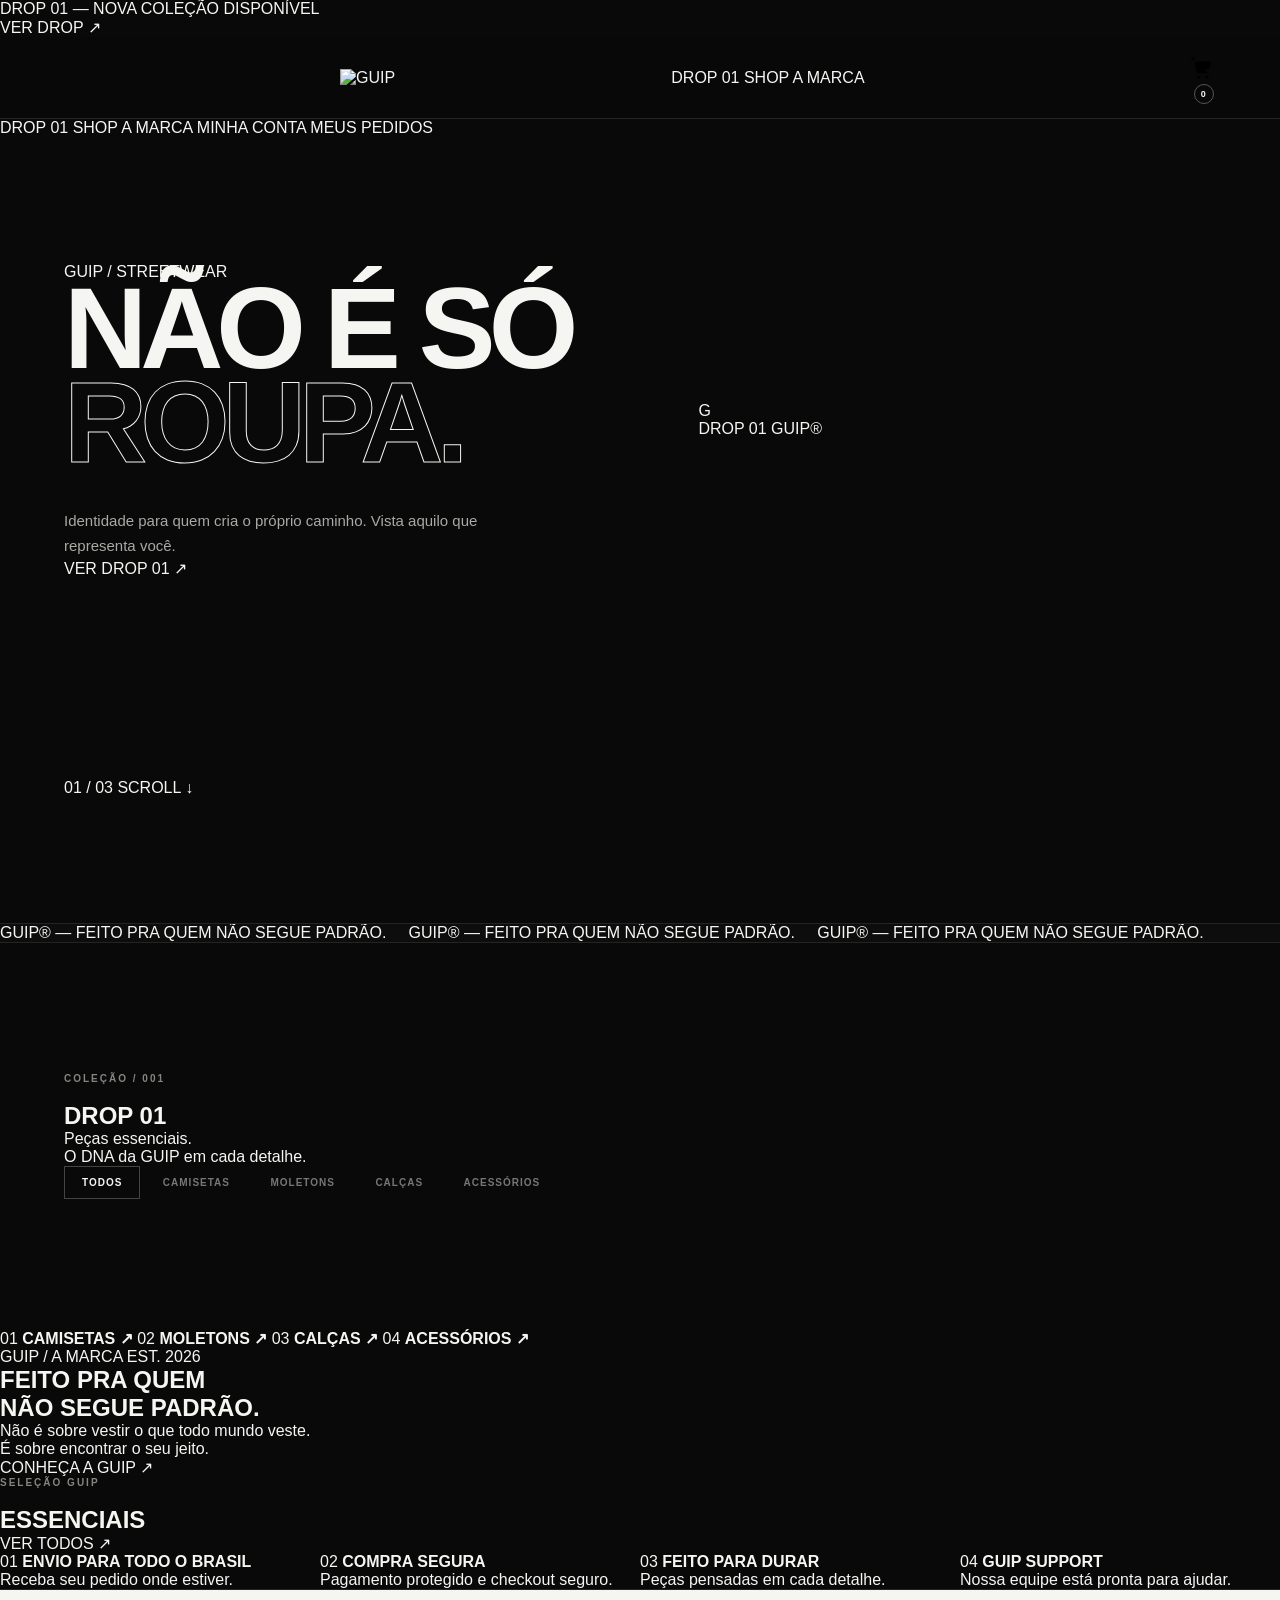
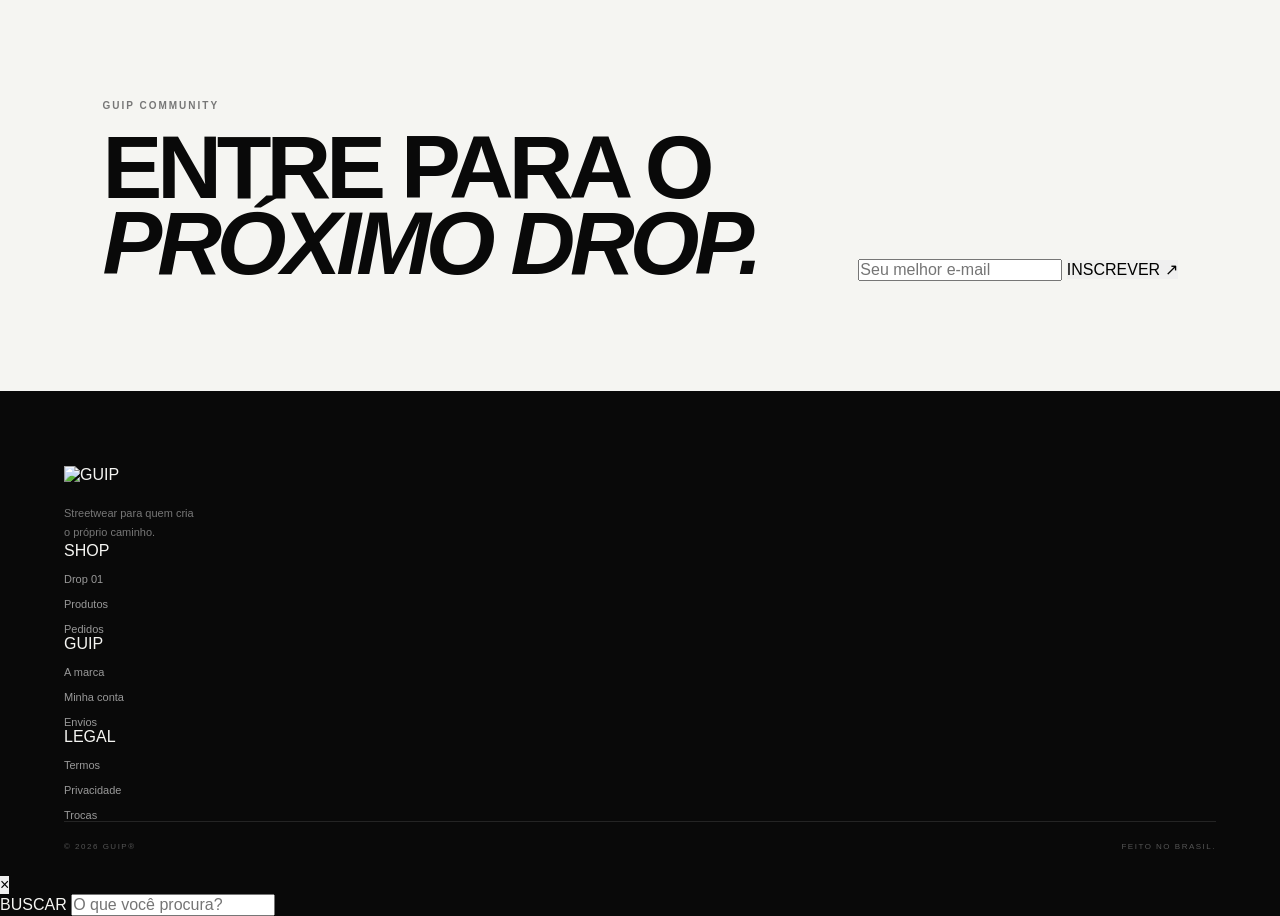
==== commit 195dd902: "Update index.html" ====
--- a/index.html
+++ b/index.html
@@ -1,84 +1,1165 @@
->
+<!DOCTYPE html>
 <html lang="pt-BR">
 <head>
-  <meta charset="UTF-8">
-
-  <meta
-    name="viewport"
-    content="width=device-width, initial-scale=1.0"
-  >
-
-  <meta
-    name="description"
-    content="Coleção premium streetwear. Peças essenciais, design marcante e acabamento impecável."
-  >
-
-  <title>NOME — Streetwear</title>
-
-  <link rel="preconnect" href="https://fonts.googleapis.com">
-  <link rel="preconnect" href="https://fonts.gstatic.com" crossorigin>
-
-  <link
-    href="https://fonts.googleapis.com/css2?family=Inter:wght@400;500;600;700;800&family=Space+Grotesk:wght@500;600;700&display=swap"
-    rel="stylesheet"
-  >
-
-  <link rel="stylesheet" href="style.css">
+    <meta charset="UTF-8">
+    <meta name="viewport" content="width=device-width, initial-scale=1.0">
+
+    <title>GUIP — Streetwear</title>
+
+    <meta
+        name="description"
+        content="GUIP — streetwear para quem não segue padrão."
+    >
+
+    <meta name="theme-color" content="#ffffff">
+
+    <link rel="icon" href="logo.svg">
+    <link rel="stylesheet" href="style.css">
 </head>
 
 <body>
 
-  <!-- AVISO SUPERIOR -->
-  <div class="announcement">
-    SEJAM BEM-VINDOS(a) A GUIP
-  </div>
-
-
-  <!-- HEADER -->
-  <header class="header">
-
-    <a class="logo" href="#">
-      NOME<span>.</span>
-    </a>
-
-    <nav>
-      <a href="#colecao">Coleção</a>
-      <a href="#essenciais">Essenciais</a>
-      <a href="#sobre">Manifesto</a>
-    </nav>
-
-    <button
-      class="cart-btn"
-      onclick="openCart()"
+    <!-- =====================================================
+         TOP BAR
+    ====================================================== -->
+
+    <div class="top-bar">
+        <p>DROP 01 — NOVA COLEÇÃO DISPONÍVEL</p>
+
+        <a href="#drop">
+            VER DROP
+            <span>↗</span>
+        </a>
+    </div>
+
+
+    <!-- =====================================================
+         HEADER
+    ====================================================== -->
+
+    <header class="header" id="siteHeader">
+
+        <button
+            class="mobile-menu-button"
+            type="button"
+            onclick="toggleMobileMenu()"
+            aria-label="Abrir menu"
+        >
+            <span></span>
+            <span></span>
+        </button>
+
+
+        <a href="index.html" class="logo-link">
+            <img
+                src="logo.svg"
+                alt="GUIP"
+                class="logo"
+            >
+        </a>
+
+
+        <nav class="main-navigation">
+
+            <a href="#drop">
+                DROP 01
+            </a>
+
+            <a href="#shop">
+                SHOP
+            </a>
+
+            <a href="sobre.html">
+                A MARCA
+            </a>
+
+        </nav>
+
+
+        <div class="header-actions">
+
+            <!-- Busca -->
+
+            <button
+                type="button"
+                class="header-action"
+                onclick="openSearch()"
+                aria-label="Buscar"
+            >
+                <svg
+                    viewBox="0 0 24 24"
+                    aria-hidden="true"
+                >
+                    <circle
+                        cx="11"
+                        cy="11"
+                        r="6.5"
+                    ></circle>
+
+                    <path d="M16 16L21 21"></path>
+                </svg>
+            </button>
+
+
+            <!-- Conta -->
+
+            <a
+                href="conta.html"
+                class="header-action"
+                aria-label="Minha conta"
+            >
+                <svg
+                    viewBox="0 0 24 24"
+                    aria-hidden="true"
+                >
+                    <circle
+                        cx="12"
+                        cy="8"
+                        r="3.2"
+                    ></circle>
+
+                    <path
+                        d="M5 20C5.8 16.2 8.1 14.3 12 14.3C15.9 14.3 18.2 16.2 19 20"
+                    ></path>
+                </svg>
+            </a>
+
+
+            <!-- Carrinho -->
+
+            <button
+                type="button"
+                class="header-action cart-button"
+                onclick="openCart()"
+                aria-label="Carrinho"
+            >
+                <svg
+                    viewBox="0 0 24 24"
+                    aria-hidden="true"
+                >
+                    <path d="M4 5H7L8.5 15.2C8.7 16.3 9.6 17 10.7 17H18"></path>
+
+                    <path d="M8 8H20L18.7 14H9"></path>
+
+                    <circle
+                        cx="10.5"
+                        cy="20"
+                        r="1"
+                    ></circle>
+
+                    <circle
+                        cx="17"
+                        cy="20"
+                        r="1"
+                    ></circle>
+                </svg>
+
+                <span id="cartCount">0</span>
+            </button>
+
+        </div>
+
+    </header>
+
+
+    <!-- =====================================================
+         MOBILE MENU
+    ====================================================== -->
+
+    <div
+        class="mobile-menu"
+        id="mobileMenu"
     >
-      Sacola
-      <span id="cartCount">0</span>
-    </button>
-
-  </header>
-
-
-  <!-- CONTEÚDO -->
-  <main>
-
-    <!-- HERO -->
-    <section class="hero">
-
-      <div class="hero-copy">
-
-        <p class="eyebrow">
-          DROP 01 — 2026
-        </p>
-
-        <h1>
-          Vista sua<br>
-          <em>presença.</em>
-        </h1>
-
-        <p class="hero-text">
-          Streetwear premium para quem não precisa pedir espaço.
-          Silhuetas fortes, materiais selecionados e uma estética
-          feita para durar.
-        </p>
-
-        <div class="hero-actions">
+
+        <a
+            href="#drop"
+            onclick="toggleMobileMenu()"
+        >
+            DROP 01
+        </a>
+
+        <a
+            href="#shop"
+            onclick="toggleMobileMenu()"
+        >
+            SHOP
+        </a>
+
+        <a href="sobre.html">
+            A MARCA
+        </a>
+
+        <a href="conta.html">
+            MINHA CONTA
+        </a>
+
+        <a href="pedidos.html">
+            MEUS PEDIDOS
+        </a>
+
+    </div>
+
+
+    <!-- =====================================================
+         HERO
+    ====================================================== -->
+
+    <main>
+
+        <section class="hero">
+
+            <div class="hero-content">
+
+                <div class="hero-label">
+                    <span></span>
+                    GUIP / STREETWEAR
+                </div>
+
+
+                <h1>
+                    NÃO É SÓ
+                    <br>
+
+                    <span>ROUPA.</span>
+                </h1>
+
+
+                <p>
+                    Identidade para quem cria o próprio caminho.
+                    Vista aquilo que representa você.
+                </p>
+
+
+                <a
+                    href="#drop"
+                    class="primary-button"
+                >
+                    VER DROP 01
+
+                    <span>↗</span>
+                </a>
+
+            </div>
+
+
+            <div class="hero-art">
+
+                <div class="hero-art-background"></div>
+
+                <div class="hero-logo-letter">
+                    G
+                </div>
+
+
+                <div class="hero-information">
+
+                    <span>
+                        DROP 01
+                    </span>
+
+                    <span>
+                        GUIP®
+                    </span>
+
+                </div>
+
+            </div>
+
+
+            <div class="hero-scroll">
+
+                <span>
+                    01 / 03
+                </span>
+
+                <span>
+                    SCROLL ↓
+                </span>
+
+            </div>
+
+        </section>
+
+
+        <!-- =================================================
+             MARQUEE
+        ================================================== -->
+
+        <section class="marquee">
+
+            <div class="marquee-content">
+
+                GUIP® — FEITO PRA QUEM NÃO SEGUE PADRÃO.
+                &nbsp;&nbsp;&nbsp;
+
+                GUIP® — FEITO PRA QUEM NÃO SEGUE PADRÃO.
+                &nbsp;&nbsp;&nbsp;
+
+                GUIP® — FEITO PRA QUEM NÃO SEGUE PADRÃO.
+                &nbsp;&nbsp;&nbsp;
+
+            </div>
+
+        </section>
+
+
+        <!-- =================================================
+             DROP
+        ================================================== -->
+
+        <section
+            class="products-section"
+            id="drop"
+        >
+
+            <div class="section-header">
+
+                <div>
+
+                    <span class="section-label">
+                        COLEÇÃO / 001
+                    </span>
+
+                    <h2>
+                        DROP 01
+                    </h2>
+
+                </div>
+
+
+                <p>
+                    Peças essenciais.
+                    <br>
+                    O DNA da GUIP em cada detalhe.
+                </p>
+
+            </div>
+
+
+            <!-- FILTROS -->
+
+            <div
+                class="products-toolbar"
+                id="shop"
+            >
+
+                <div class="filters">
+
+                    <button
+                        class="filter active"
+                        data-category="todos"
+                    >
+                        TODOS
+                    </button>
+
+                    <button
+                        class="filter"
+                        data-category="camisetas"
+                    >
+                        CAMISETAS
+                    </button>
+
+                    <button
+                        class="filter"
+                        data-category="moletons"
+                    >
+                        MOLETONS
+                    </button>
+
+                    <button
+                        class="filter"
+                        data-category="calcas"
+                    >
+                        CALÇAS
+                    </button>
+
+                    <button
+                        class="filter"
+                        data-category="acessorios"
+                    >
+                        ACESSÓRIOS
+                    </button>
+
+                </div>
+
+
+                <span
+                    class="product-count"
+                    id="productCount"
+                ></span>
+
+            </div>
+
+
+            <!-- PRODUTOS -->
+
+            <div
+                class="product-grid"
+                id="productGrid"
+            ></div>
+
+        </section>
+
+
+        <!-- =================================================
+             CATEGORIAS
+        ================================================== -->
+
+        <section class="categories">
+
+            <a
+                href="#shop"
+                data-category-link="camisetas"
+            >
+
+                <span>
+                    01
+                </span>
+
+                <strong>
+                    CAMISETAS
+                </strong>
+
+                <b>
+                    ↗
+                </b>
+
+            </a>
+
+
+            <a
+                href="#shop"
+                data-category-link="moletons"
+            >
+
+                <span>
+                    02
+                </span>
+
+                <strong>
+                    MOLETONS
+                </strong>
+
+                <b>
+                    ↗
+                </b>
+
+            </a>
+
+
+            <a
+                href="#shop"
+                data-category-link="calcas"
+            >
+
+                <span>
+                    03
+                </span>
+
+                <strong>
+                    CALÇAS
+                </strong>
+
+                <b>
+                    ↗
+                </b>
+
+            </a>
+
+
+            <a
+                href="#shop"
+                data-category-link="acessorios"
+            >
+
+                <span>
+                    04
+                </span>
+
+                <strong>
+                    ACESSÓRIOS
+                </strong>
+
+                <b>
+                    ↗
+                </b>
+
+            </a>
+
+        </section>
+
+
+        <!-- =================================================
+             MANIFESTO
+        ================================================== -->
+
+        <section class="manifesto">
+
+            <div class="manifesto-top">
+
+                <span>
+                    GUIP / A MARCA
+                </span>
+
+                <span>
+                    EST. 2026
+                </span>
+
+            </div>
+
+
+            <div class="manifesto-content">
+
+                <h2>
+                    FEITO PRA QUEM
+                    <br>
+
+                    <span>
+                        NÃO SEGUE PADRÃO.
+                    </span>
+                </h2>
+
+
+                <p>
+                    Não é sobre vestir o que todo mundo veste.
+                    <br>
+                    É sobre encontrar o seu jeito.
+                </p>
+
+
+                <a href="sobre.html">
+                    CONHEÇA A GUIP
+                    <span>↗</span>
+                </a>
+
+            </div>
+
+        </section>
+
+
+        <!-- =================================================
+             ESSENCIAIS
+        ================================================== -->
+
+        <section class="featured-section">
+
+            <div class="section-header">
+
+                <div>
+
+                    <span class="section-label">
+                        SELEÇÃO GUIP
+                    </span>
+
+                    <h2>
+                        ESSENCIAIS
+                    </h2>
+
+                </div>
+
+
+                <a
+                    href="#drop"
+                    class="text-link"
+                >
+                    VER TODOS ↗
+                </a>
+
+            </div>
+
+
+            <div
+                class="product-grid"
+                id="featuredGrid"
+            ></div>
+
+        </section>
+
+
+        <!-- =================================================
+             BENEFÍCIOS
+        ================================================== -->
+
+        <section class="benefits">
+
+            <div>
+
+                <span>
+                    01
+                </span>
+
+                <strong>
+                    ENVIO PARA TODO O BRASIL
+                </strong>
+
+                <p>
+                    Receba seu pedido onde estiver.
+                </p>
+
+            </div>
+
+
+            <div>
+
+                <span>
+                    02
+                </span>
+
+                <strong>
+                    COMPRA SEGURA
+                </strong>
+
+                <p>
+                    Pagamento protegido e checkout seguro.
+                </p>
+
+            </div>
+
+
+            <div>
+
+                <span>
+                    03
+                </span>
+
+                <strong>
+                    FEITO PARA DURAR
+                </strong>
+
+                <p>
+                    Peças pensadas em cada detalhe.
+                </p>
+
+            </div>
+
+
+            <div>
+
+                <span>
+                    04
+                </span>
+
+                <strong>
+                    GUIP SUPPORT
+                </strong>
+
+                <p>
+                    Nossa equipe está pronta para ajudar.
+                </p>
+
+            </div>
+
+        </section>
+
+
+        <!-- =================================================
+             NEWSLETTER
+        ================================================== -->
+
+        <section class="newsletter">
+
+            <div>
+
+                <span class="section-label">
+                    GUIP COMMUNITY
+                </span>
+
+                <h2>
+                    ENTRE PARA O
+                    <br>
+
+                    <em>
+                        PRÓXIMO DROP.
+                    </em>
+                </h2>
+
+            </div>
+
+
+            <form id="newsletterForm">
+
+                <input
+                    type="email"
+                    id="newsletterEmail"
+                    placeholder="Seu melhor e-mail"
+                    autocomplete="email"
+                    required
+                >
+
+                <button type="submit">
+                    INSCREVER
+                    <span>↗</span>
+                </button>
+
+            </form>
+
+        </section>
+
+    </main>
+
+
+    <!-- =====================================================
+         FOOTER
+    ====================================================== -->
+
+    <footer>
+
+        <div class="footer-content">
+
+            <div class="footer-brand">
+
+                <img
+                    src="logo.svg"
+                    alt="GUIP"
+                >
+
+                <p>
+                    Streetwear para quem cria
+                    <br>
+                    o próprio caminho.
+                </p>
+
+            </div>
+
+
+            <div class="footer-column">
+
+                <span>
+                    SHOP
+                </span>
+
+                <a href="#drop">
+                    Drop 01
+                </a>
+
+                <a href="#shop">
+                    Produtos
+                </a>
+
+                <a href="pedidos.html">
+                    Pedidos
+                </a>
+
+            </div>
+
+
+            <div class="footer-column">
+
+                <span>
+                    GUIP
+                </span>
+
+                <a href="sobre.html">
+                    A marca
+                </a>
+
+                <a href="conta.html">
+                    Minha conta
+                </a>
+
+                <a href="envio.html">
+                    Envios
+                </a>
+
+            </div>
+
+
+            <div class="footer-column">
+
+                <span>
+                    LEGAL
+                </span>
+
+                <a href="termos.html">
+                    Termos
+                </a>
+
+                <a href="privacidade.html">
+                    Privacidade
+                </a>
+
+                <a href="trocas.html">
+                    Trocas
+                </a>
+
+            </div>
+
+        </div>
+
+
+        <div class="footer-bottom">
+
+            <span>
+                © 2026 GUIP®
+            </span>
+
+            <span>
+                FEITO NO BRASIL.
+            </span>
+
+        </div>
+
+    </footer>
+
+
+    <!-- =====================================================
+         BUSCA
+    ====================================================== -->
+
+    <div
+        class="search-overlay"
+        id="searchOverlay"
+    >
+
+        <button
+            class="search-close"
+            type="button"
+            onclick="closeSearch()"
+        >
+            ×
+        </button>
+
+
+        <div class="search-container">
+
+            <span>
+                BUSCAR
+            </span>
+
+            <input
+                type="search"
+                id="searchInput"
+                placeholder="O que você procura?"
+                autocomplete="off"
+            >
+
+        </div>
+
+    </div>
+
+
+    <!-- =====================================================
+         MODAL PRODUTO
+    ====================================================== -->
+
+    <div
+        class="product-modal"
+        id="productModal"
+    >
+
+        <div
+            class="modal-background"
+            onclick="closeProduct()"
+        ></div>
+
+
+        <div class="product-modal-card">
+
+            <button
+                class="modal-close"
+                type="button"
+                onclick="closeProduct()"
+            >
+                ×
+            </button>
+
+
+            <div class="modal-product-image">
+
+                <img
+                    id="modalImage"
+                    src=""
+                    alt=""
+                >
+
+            </div>
+
+
+            <div class="modal-product-info">
+
+                <span
+                    id="modalTag"
+                    class="modal-tag"
+                ></span>
+
+
+                <small id="modalCategory"></small>
+
+
+                <h2 id="modalName"></h2>
+
+
+                <strong id="modalPrice"></strong>
+
+
+                <p id="modalDescription"></p>
+
+
+                <div class="size-title">
+
+                    TAMANHO
+
+                    <span id="sizeError"></span>
+
+                </div>
+
+
+                <div
+                    id="sizeOptions"
+                    class="size-options"
+                ></div>
+
+
+                <button
+                    class="add-to-cart-button"
+                    type="button"
+                    onclick="addCurrentProduct()"
+                >
+                    ADICIONAR AO CARRINHO
+
+                    <span>↗</span>
+                </button>
+
+            </div>
+
+        </div>
+
+    </div>
+
+
+    <!-- =====================================================
+         CARRINHO
+    ====================================================== -->
+
+    <div
+        class="cart-overlay"
+        id="cartOverlay"
+        onclick="closeCart()"
+    ></div>
+
+
+    <aside
+        class="cart-drawer"
+        id="cartDrawer"
+    >
+
+        <div class="cart-header">
+
+            <div>
+
+                <span>
+                    GUIP®
+                </span>
+
+                <h2>
+                    SEU CARRINHO
+                </h2>
+
+            </div>
+
+
+            <button
+                type="button"
+                onclick="closeCart()"
+            >
+                ×
+            </button>
+
+        </div>
+
+
+        <div
+            class="cart-items"
+            id="cartItems"
+        ></div>
+
+
+        <div class="cart-footer">
+
+            <div class="cart-total">
+
+                <span>
+                    TOTAL
+                </span>
+
+                <strong id="cartTotal">
+                    R$ 0,00
+                </strong>
+
+            </div>
+
+
+            <button
+                type="button"
+                onclick="goToCheckout()"
+            >
+                IR PARA O CHECKOUT
+
+                <span>↗</span>
+            </button>
+
+        </div>
+
+    </aside>
+
+
+    <!-- =====================================================
+         TOAST
+    ====================================================== -->
+
+    <div
+        class="toast"
+        id="toast"
+    ></div>
+
+
+    <!-- =====================================================
+         SCRIPTS
+    ====================================================== -->
+
+    <script src="https://cdn.jsdelivr.net/npm/@supabase/supabase-js@2"></script>
+
+    <script src="supabase.js"></script>
+
+    <script src="produtos.js"></script>
+
+    <script src="carrinho.js"></script>
+
+    <script src="app.js"></script>
+
+
+    <script>
+
+        function toggleMobileMenu() {
+
+            const menu = document.getElementById("mobileMenu");
+
+            if (!menu) return;
+
+            menu.classList.toggle("open");
+
+        }
+
+
+        function openSearch() {
+
+            const overlay =
+                document.getElementById("searchOverlay");
+
+            if (!overlay) return;
+
+            overlay.classList.add("open");
+
+            setTimeout(() => {
+
+                const input =
+                    document.getElementById("searchInput");
+
+                if (input) input.focus();
+
+            }, 100);
+
+        }
+
+
+        function closeSearch() {
+
+            const overlay =
+                document.getElementById("searchOverlay");
+
+            if (!overlay) return;
+
+            overlay.classList.remove("open");
+
+        }
+
+
+        document.addEventListener(
+            "keydown",
+            function(event) {
+
+                if (event.key === "Escape") {
+
+                    closeSearch();
+
+                    if (
+                        typeof closeProduct === "function"
+                    ) {
+                        closeProduct();
+                    }
+
+                    if (
+                        typeof closeCart === "function"
+                    ) {
+                        closeCart();
+                    }
+
+                }
+
+            }
+        );
+
+
+        document
+            .querySelectorAll("[data-category-link]")
+            .forEach(function(link) {
+
+                link.addEventListener(
+                    "click",
+                    function() {
+
+                        const category =
+                            this.dataset.categoryLink;
+
+                        setTimeout(function() {
+
+                            const filter =
+                                document.querySelector(
+                                    '.filter[data-category="' +
+                                    category +
+                                    '"]'
+                                );
+
+                            if (filter) {
+
+                                filter.click();
+
+                            }
+
+                        }, 100);
+
+                    }
+                );
+
+            });
+
+
+        window.addEventListener(
+            "scroll",
+            function() {
+
+                const header =
+                    document.getElementById("siteHeader");
+
+                if (!header) return;
+
+                if (window.scrollY > 20) {
+
+                    header.classList.add("scrolled");
+
+                } else {
+
+                    header.classList.remove("scrolled");
+
+                }
+
+            },
+            {
+                passive: true
+            }
+        );
+
+    </script>
+
+</body>
+</html>
--- a/style.css
+++ b/style.css
@@ -1304,50 +1304,4 @@
   }
 
   .products-grid {
-    grid-template-columns: repeat(2, 1fr);
-  }
-
-  .product-image {
-    height: 245px;
-  }
-
-  .product-details {
-    display: block;
-  }
-
-  .product-details strong {
-    display: block;
-    margin-top: 8px;
-  }
-
-  .benefits {
-    grid-template-columns: 1fr;
-  }
-
-  .benefit {
-    border-right: 0;
-    border-bottom: 1px solid var(--line);
-  }
-
-  .benefit:last-child {
-    border-bottom: 0;
-  }
-
-  .footer-top {
-    grid-template-columns: 1fr;
-  }
-
-  .footer-brand,
-  .footer-column:last-child {
-    grid-column: auto;
-  }
-
-  .cart-item {
-    grid-template-columns: 70px 1fr auto;
-  }
-
-  .cart-item-image {
-    height: 90px;
-  }
-
-}
+ }
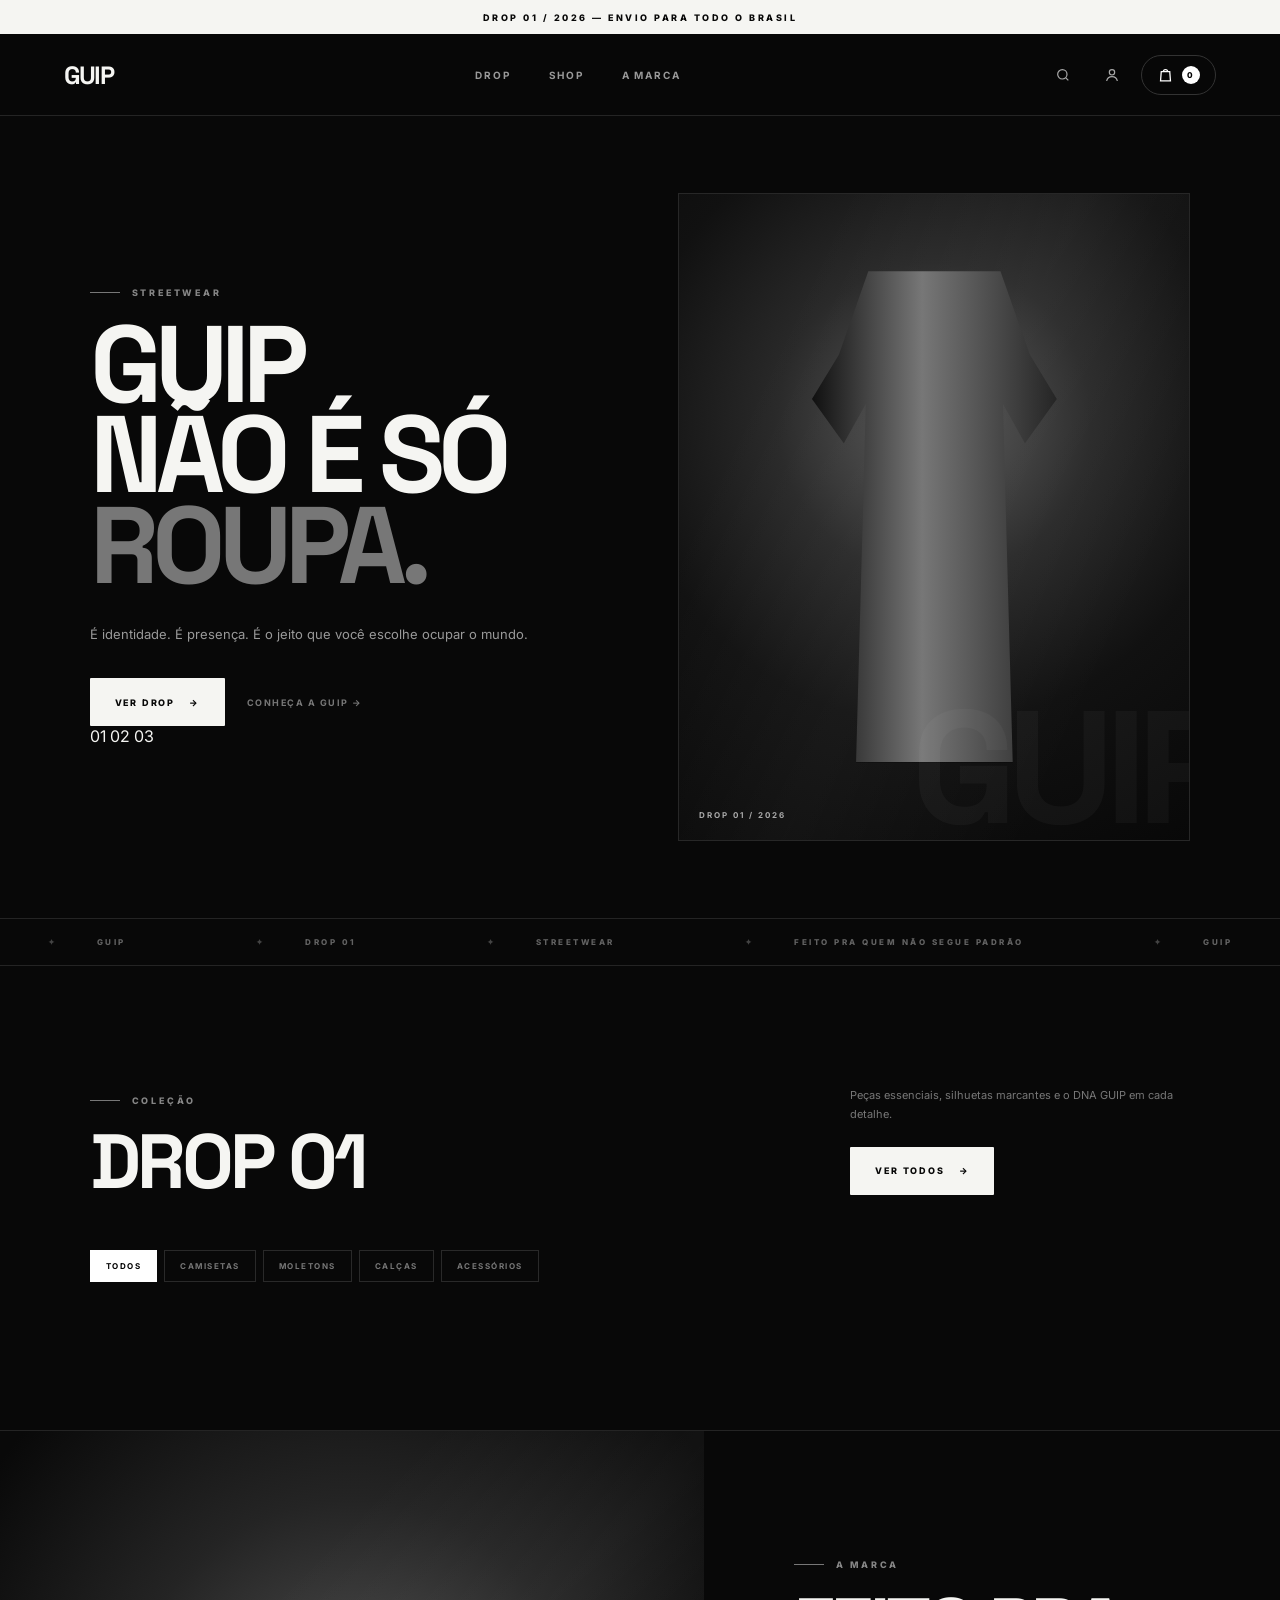
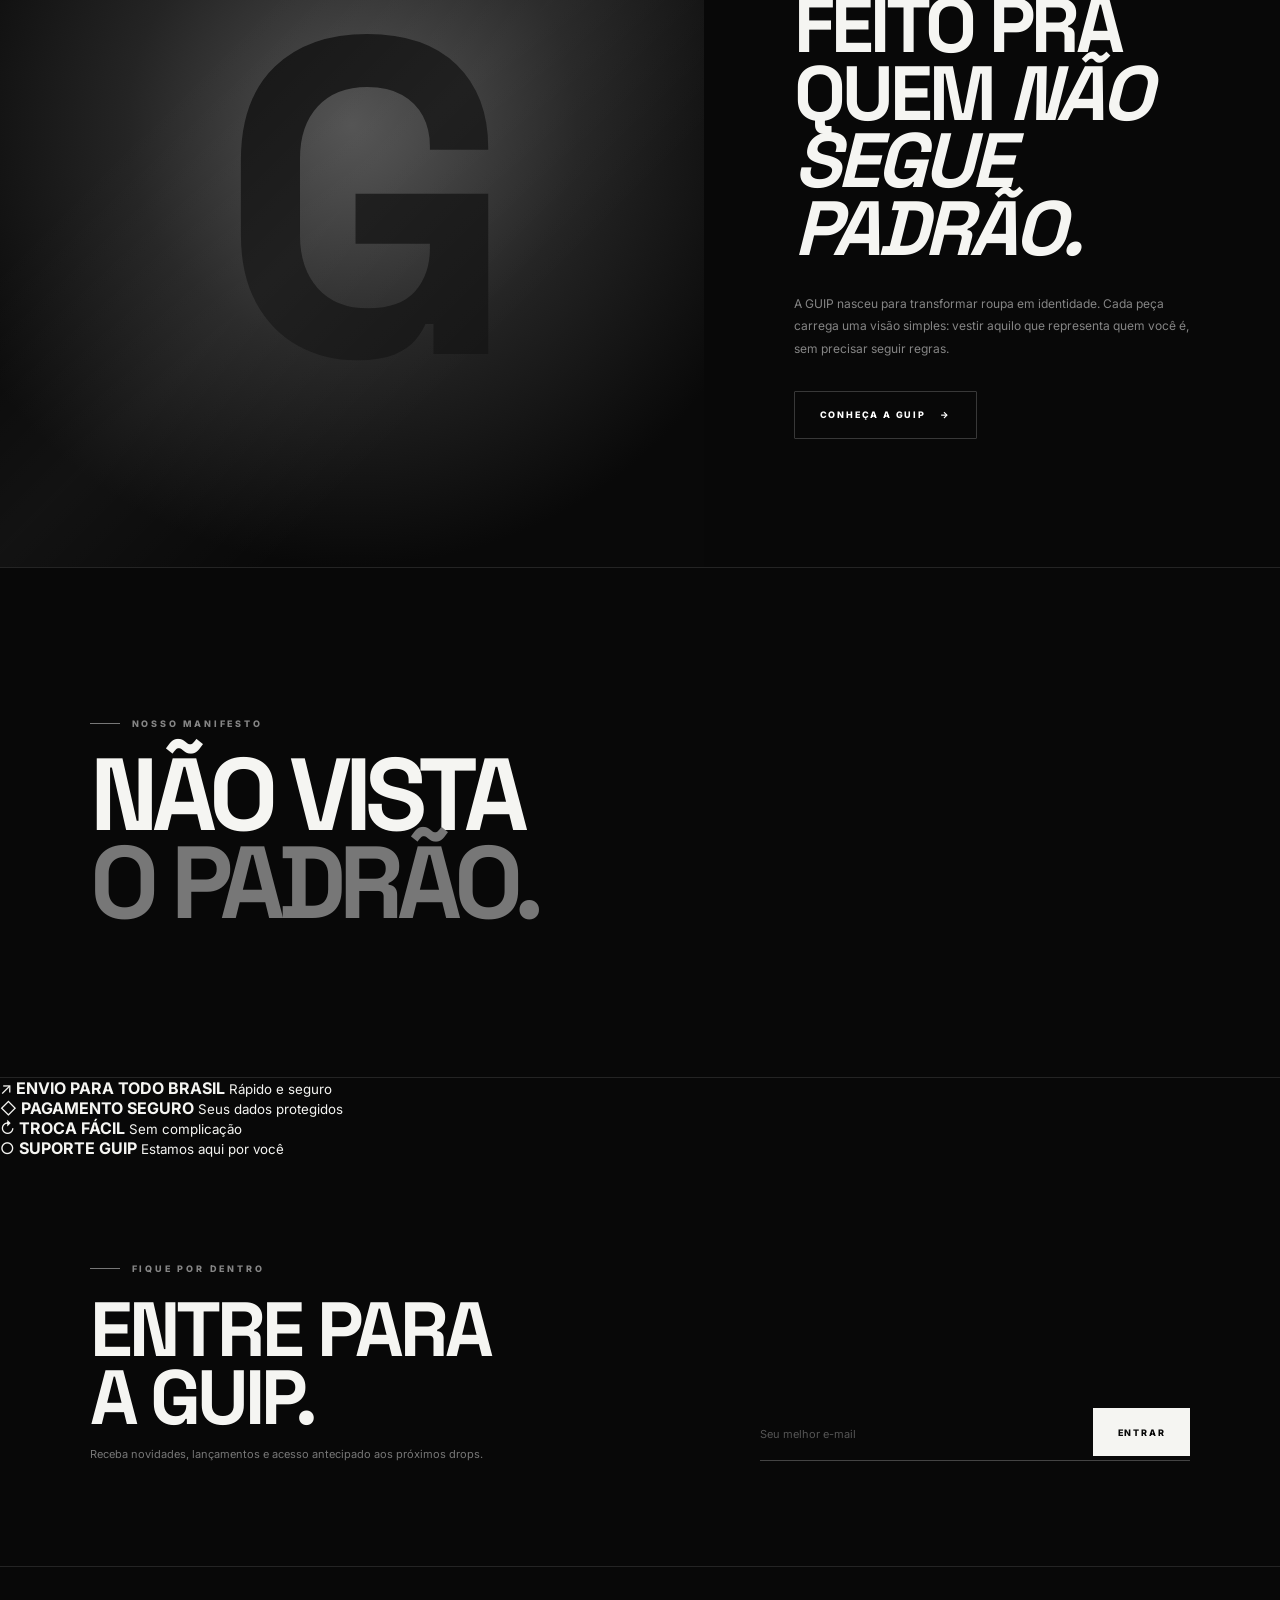
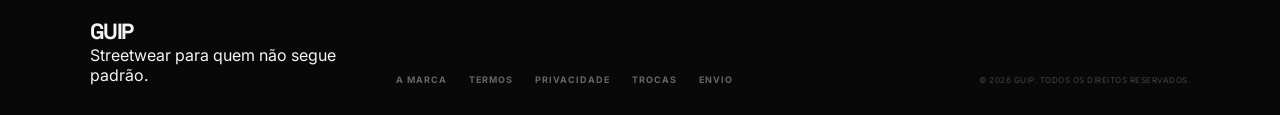
==== commit 60859f22: "Update index.html" ====
--- a/index.html
+++ b/index.html
@@ -1,1165 +1,839 @@
 <!DOCTYPE html>
 <html lang="pt-BR">
 <head>
-    <meta charset="UTF-8">
-    <meta name="viewport" content="width=device-width, initial-scale=1.0">
-
-    <title>GUIP — Streetwear</title>
-
-    <meta
-        name="description"
-        content="GUIP — streetwear para quem não segue padrão."
-    >
-
-    <meta name="theme-color" content="#ffffff">
-
-    <link rel="icon" href="logo.svg">
-    <link rel="stylesheet" href="style.css">
+  <meta charset="UTF-8">
+
+  <meta
+    name="viewport"
+    content="width=device-width, initial-scale=1.0"
+  >
+
+  <meta
+    name="description"
+    content="GUIP — Streetwear para quem não segue padrão."
+  >
+
+  <meta
+    name="theme-color"
+    content="#0b0b0b"
+  >
+
+  <title>GUIP — Streetwear</title>
+
+  <!-- Fontes -->
+  <link rel="preconnect" href="https://fonts.googleapis.com">
+  <link rel="preconnect" href="https://fonts.gstatic.com" crossorigin>
+
+  <link
+    href="https://fonts.googleapis.com/css2?family=Inter:wght@400;500;600;700;800&family=Space+Grotesk:wght@400;500;600;700&display=swap"
+    rel="stylesheet"
+  >
+
+  <!-- CSS principal -->
+  <link rel="stylesheet" href="style.css">
 </head>
 
 <body>
 
-    <!-- =====================================================
-         TOP BAR
-    ====================================================== -->
-
-    <div class="top-bar">
-        <p>DROP 01 — NOVA COLEÇÃO DISPONÍVEL</p>
-
-        <a href="#drop">
-            VER DROP
-            <span>↗</span>
-        </a>
+  <!-- =====================================================
+       BARRA SUPERIOR
+  ====================================================== -->
+
+  <div class="announcement">
+    DROP 01 / 2026 — ENVIO PARA TODO O BRASIL
+  </div>
+
+
+  <!-- =====================================================
+       HEADER
+  ====================================================== -->
+
+  <header class="header">
+
+    <a href="index.html" class="logo" aria-label="GUIP">
+      GUIP
+    </a>
+
+    <nav aria-label="Navegação principal">
+
+      <a href="#drop">
+        DROP
+      </a>
+
+      <a href="#shop">
+        SHOP
+      </a>
+
+      <a href="#marca">
+        A MARCA
+      </a>
+
+    </nav>
+
+    <div class="header-actions">
+
+      <!-- Busca -->
+      <button
+        class="icon-btn"
+        type="button"
+        aria-label="Buscar"
+        onclick="document.getElementById('shop').scrollIntoView({behavior:'smooth'})"
+      >
+        <svg
+          width="17"
+          height="17"
+          viewBox="0 0 24 24"
+          fill="none"
+          stroke="currentColor"
+          stroke-width="1.8"
+          aria-hidden="true"
+        >
+          <circle cx="11" cy="11" r="7"></circle>
+          <path d="M20 20L16.2 16.2"></path>
+        </svg>
+      </button>
+
+
+      <!-- Conta -->
+      <a
+        href="login.html"
+        class="icon-btn"
+        aria-label="Minha conta"
+      >
+        <svg
+          width="17"
+          height="17"
+          viewBox="0 0 24 24"
+          fill="none"
+          stroke="currentColor"
+          stroke-width="1.8"
+          aria-hidden="true"
+        >
+          <circle cx="12" cy="8" r="4"></circle>
+          <path d="M4 21c.8-4.2 3.5-6.5 8-6.5s7.2 2.3 8 6.5"></path>
+        </svg>
+      </a>
+
+
+      <!-- Carrinho -->
+      <button
+        class="cart-btn"
+        type="button"
+        onclick="openCart()"
+        aria-label="Abrir carrinho"
+      >
+
+        <svg
+          width="17"
+          height="17"
+          viewBox="0 0 24 24"
+          fill="none"
+          stroke="currentColor"
+          stroke-width="1.8"
+          aria-hidden="true"
+        >
+          <path d="M6 8h12l1 13H5L6 8Z"></path>
+          <path d="M9 8a3 3 0 0 1 6 0"></path>
+        </svg>
+
+        <span id="cartCount">0</span>
+
+      </button>
+
     </div>
 
-
-    <!-- =====================================================
-         HEADER
-    ====================================================== -->
-
-    <header class="header" id="siteHeader">
-
-        <button
-            class="mobile-menu-button"
-            type="button"
-            onclick="toggleMobileMenu()"
-            aria-label="Abrir menu"
-        >
-            <span></span>
-            <span></span>
-        </button>
-
-
-        <a href="index.html" class="logo-link">
-            <img
-                src="logo.svg"
-                alt="GUIP"
-                class="logo"
-            >
-        </a>
-
-
-        <nav class="main-navigation">
-
-            <a href="#drop">
-                DROP 01
-            </a>
-
-            <a href="#shop">
-                SHOP
-            </a>
-
-            <a href="sobre.html">
-                A MARCA
-            </a>
-
-        </nav>
-
-
-        <div class="header-actions">
-
-            <!-- Busca -->
-
-            <button
-                type="button"
-                class="header-action"
-                onclick="openSearch()"
-                aria-label="Buscar"
-            >
-                <svg
-                    viewBox="0 0 24 24"
-                    aria-hidden="true"
-                >
-                    <circle
-                        cx="11"
-                        cy="11"
-                        r="6.5"
-                    ></circle>
-
-                    <path d="M16 16L21 21"></path>
-                </svg>
-            </button>
-
-
-            <!-- Conta -->
-
-            <a
-                href="conta.html"
-                class="header-action"
-                aria-label="Minha conta"
-            >
-                <svg
-                    viewBox="0 0 24 24"
-                    aria-hidden="true"
-                >
-                    <circle
-                        cx="12"
-                        cy="8"
-                        r="3.2"
-                    ></circle>
-
-                    <path
-                        d="M5 20C5.8 16.2 8.1 14.3 12 14.3C15.9 14.3 18.2 16.2 19 20"
-                    ></path>
-                </svg>
-            </a>
-
-
-            <!-- Carrinho -->
-
-            <button
-                type="button"
-                class="header-action cart-button"
-                onclick="openCart()"
-                aria-label="Carrinho"
-            >
-                <svg
-                    viewBox="0 0 24 24"
-                    aria-hidden="true"
-                >
-                    <path d="M4 5H7L8.5 15.2C8.7 16.3 9.6 17 10.7 17H18"></path>
-
-                    <path d="M8 8H20L18.7 14H9"></path>
-
-                    <circle
-                        cx="10.5"
-                        cy="20"
-                        r="1"
-                    ></circle>
-
-                    <circle
-                        cx="17"
-                        cy="20"
-                        r="1"
-                    ></circle>
-                </svg>
-
-                <span id="cartCount">0</span>
-            </button>
-
-        </div>
-
-    </header>
-
-
-    <!-- =====================================================
-         MOBILE MENU
-    ====================================================== -->
-
-    <div
-        class="mobile-menu"
-        id="mobileMenu"
-    >
-
-        <a
-            href="#drop"
-            onclick="toggleMobileMenu()"
-        >
-            DROP 01
-        </a>
-
-        <a
-            href="#shop"
-            onclick="toggleMobileMenu()"
-        >
-            SHOP
-        </a>
-
-        <a href="sobre.html">
-            A MARCA
-        </a>
-
-        <a href="conta.html">
-            MINHA CONTA
-        </a>
-
-        <a href="pedidos.html">
-            MEUS PEDIDOS
-        </a>
-
-    </div>
+  </header>
+
+
+  <main>
 
 
     <!-- =====================================================
          HERO
     ====================================================== -->
 
-    <main>
-
-        <section class="hero">
-
-            <div class="hero-content">
-
-                <div class="hero-label">
-                    <span></span>
-                    GUIP / STREETWEAR
-                </div>
-
-
-                <h1>
-                    NÃO É SÓ
-                    <br>
-
-                    <span>ROUPA.</span>
-                </h1>
-
-
-                <p>
-                    Identidade para quem cria o próprio caminho.
-                    Vista aquilo que representa você.
-                </p>
-
-
-                <a
-                    href="#drop"
-                    class="primary-button"
-                >
-                    VER DROP 01
-
-                    <span>↗</span>
-                </a>
-
-            </div>
-
-
-            <div class="hero-art">
-
-                <div class="hero-art-background"></div>
-
-                <div class="hero-logo-letter">
-                    G
-                </div>
-
-
-                <div class="hero-information">
-
-                    <span>
-                        DROP 01
-                    </span>
-
-                    <span>
-                        GUIP®
-                    </span>
-
-                </div>
-
-            </div>
-
-
-            <div class="hero-scroll">
-
-                <span>
-                    01 / 03
-                </span>
-
-                <span>
-                    SCROLL ↓
-                </span>
-
-            </div>
-
-        </section>
-
-
-        <!-- =================================================
-             MARQUEE
-        ================================================== -->
-
-        <section class="marquee">
-
-            <div class="marquee-content">
-
-                GUIP® — FEITO PRA QUEM NÃO SEGUE PADRÃO.
-                &nbsp;&nbsp;&nbsp;
-
-                GUIP® — FEITO PRA QUEM NÃO SEGUE PADRÃO.
-                &nbsp;&nbsp;&nbsp;
-
-                GUIP® — FEITO PRA QUEM NÃO SEGUE PADRÃO.
-                &nbsp;&nbsp;&nbsp;
-
-            </div>
-
-        </section>
-
-
-        <!-- =================================================
-             DROP
-        ================================================== -->
-
-        <section
-            class="products-section"
-            id="drop"
-        >
-
-            <div class="section-header">
-
-                <div>
-
-                    <span class="section-label">
-                        COLEÇÃO / 001
-                    </span>
-
-                    <h2>
-                        DROP 01
-                    </h2>
-
-                </div>
-
-
-                <p>
-                    Peças essenciais.
-                    <br>
-                    O DNA da GUIP em cada detalhe.
-                </p>
-
-            </div>
-
-
-            <!-- FILTROS -->
-
-            <div
-                class="products-toolbar"
-                id="shop"
-            >
-
-                <div class="filters">
-
-                    <button
-                        class="filter active"
-                        data-category="todos"
-                    >
-                        TODOS
-                    </button>
-
-                    <button
-                        class="filter"
-                        data-category="camisetas"
-                    >
-                        CAMISETAS
-                    </button>
-
-                    <button
-                        class="filter"
-                        data-category="moletons"
-                    >
-                        MOLETONS
-                    </button>
-
-                    <button
-                        class="filter"
-                        data-category="calcas"
-                    >
-                        CALÇAS
-                    </button>
-
-                    <button
-                        class="filter"
-                        data-category="acessorios"
-                    >
-                        ACESSÓRIOS
-                    </button>
-
-                </div>
-
-
-                <span
-                    class="product-count"
-                    id="productCount"
-                ></span>
-
-            </div>
-
-
-            <!-- PRODUTOS -->
-
-            <div
-                class="product-grid"
-                id="productGrid"
-            ></div>
-
-        </section>
-
-
-        <!-- =================================================
-             CATEGORIAS
-        ================================================== -->
-
-        <section class="categories">
-
-            <a
-                href="#shop"
-                data-category-link="camisetas"
-            >
-
-                <span>
-                    01
-                </span>
-
-                <strong>
-                    CAMISETAS
-                </strong>
-
-                <b>
-                    ↗
-                </b>
-
-            </a>
-
-
-            <a
-                href="#shop"
-                data-category-link="moletons"
-            >
-
-                <span>
-                    02
-                </span>
-
-                <strong>
-                    MOLETONS
-                </strong>
-
-                <b>
-                    ↗
-                </b>
-
-            </a>
-
-
-            <a
-                href="#shop"
-                data-category-link="calcas"
-            >
-
-                <span>
-                    03
-                </span>
-
-                <strong>
-                    CALÇAS
-                </strong>
-
-                <b>
-                    ↗
-                </b>
-
-            </a>
-
-
-            <a
-                href="#shop"
-                data-category-link="acessorios"
-            >
-
-                <span>
-                    04
-                </span>
-
-                <strong>
-                    ACESSÓRIOS
-                </strong>
-
-                <b>
-                    ↗
-                </b>
-
-            </a>
-
-        </section>
-
-
-        <!-- =================================================
-             MANIFESTO
-        ================================================== -->
-
-        <section class="manifesto">
-
-            <div class="manifesto-top">
-
-                <span>
-                    GUIP / A MARCA
-                </span>
-
-                <span>
-                    EST. 2026
-                </span>
-
-            </div>
-
-
-            <div class="manifesto-content">
-
-                <h2>
-                    FEITO PRA QUEM
-                    <br>
-
-                    <span>
-                        NÃO SEGUE PADRÃO.
-                    </span>
-                </h2>
-
-
-                <p>
-                    Não é sobre vestir o que todo mundo veste.
-                    <br>
-                    É sobre encontrar o seu jeito.
-                </p>
-
-
-                <a href="sobre.html">
-                    CONHEÇA A GUIP
-                    <span>↗</span>
-                </a>
-
-            </div>
-
-        </section>
-
-
-        <!-- =================================================
-             ESSENCIAIS
-        ================================================== -->
-
-        <section class="featured-section">
-
-            <div class="section-header">
-
-                <div>
-
-                    <span class="section-label">
-                        SELEÇÃO GUIP
-                    </span>
-
-                    <h2>
-                        ESSENCIAIS
-                    </h2>
-
-                </div>
-
-
-                <a
-                    href="#drop"
-                    class="text-link"
-                >
-                    VER TODOS ↗
-                </a>
-
-            </div>
-
-
-            <div
-                class="product-grid"
-                id="featuredGrid"
-            ></div>
-
-        </section>
-
-
-        <!-- =================================================
-             BENEFÍCIOS
-        ================================================== -->
-
-        <section class="benefits">
-
-            <div>
-
-                <span>
-                    01
-                </span>
-
-                <strong>
-                    ENVIO PARA TODO O BRASIL
-                </strong>
-
-                <p>
-                    Receba seu pedido onde estiver.
-                </p>
-
-            </div>
-
-
-            <div>
-
-                <span>
-                    02
-                </span>
-
-                <strong>
-                    COMPRA SEGURA
-                </strong>
-
-                <p>
-                    Pagamento protegido e checkout seguro.
-                </p>
-
-            </div>
-
-
-            <div>
-
-                <span>
-                    03
-                </span>
-
-                <strong>
-                    FEITO PARA DURAR
-                </strong>
-
-                <p>
-                    Peças pensadas em cada detalhe.
-                </p>
-
-            </div>
-
-
-            <div>
-
-                <span>
-                    04
-                </span>
-
-                <strong>
-                    GUIP SUPPORT
-                </strong>
-
-                <p>
-                    Nossa equipe está pronta para ajudar.
-                </p>
-
-            </div>
-
-        </section>
-
-
-        <!-- =================================================
-             NEWSLETTER
-        ================================================== -->
-
-        <section class="newsletter">
-
-            <div>
-
-                <span class="section-label">
-                    GUIP COMMUNITY
-                </span>
-
-                <h2>
-                    ENTRE PARA O
-                    <br>
-
-                    <em>
-                        PRÓXIMO DROP.
-                    </em>
-                </h2>
-
-            </div>
-
-
-            <form id="newsletterForm">
-
-                <input
-                    type="email"
-                    id="newsletterEmail"
-                    placeholder="Seu melhor e-mail"
-                    autocomplete="email"
-                    required
-                >
-
-                <button type="submit">
-                    INSCREVER
-                    <span>↗</span>
-                </button>
-
-            </form>
-
-        </section>
-
-    </main>
+    <section class="hero" id="drop">
+
+      <div class="hero-content">
+
+        <div class="eyebrow">
+          STREETWEAR
+        </div>
+
+        <h1>
+          GUIP<br>
+          NÃO É SÓ<br>
+          <em>ROUPA.</em>
+        </h1>
+
+        <p class="hero-text">
+          É identidade. É presença. É o jeito que você
+          escolhe ocupar o mundo.
+        </p>
+
+        <div class="hero-actions">
+
+          <a
+            href="#shop"
+            class="btn btn-light"
+          >
+            VER DROP
+            <span aria-hidden="true">→</span>
+          </a>
+
+          <a
+            href="#marca"
+            class="text-link"
+          >
+            CONHEÇA A GUIP →
+          </a>
+
+        </div>
+
+
+        <!-- Paginação visual -->
+
+        <div class="hero-pagination">
+
+          <span class="active">
+            01
+          </span>
+
+          <span>
+            02
+          </span>
+
+          <span>
+            03
+          </span>
+
+          <i></i>
+
+        </div>
+
+      </div>
+
+
+      <!-- Imagem/arte do hero -->
+
+      <div class="hero-art">
+
+        <div class="hero-card">
+
+          <div class="hero-overlay"></div>
+
+          <div class="model-shape"></div>
+
+          <div class="hero-label">
+            DROP 01 / 2026
+          </div>
+
+        </div>
+
+      </div>
+
+    </section>
 
 
     <!-- =====================================================
-         FOOTER
+         TICKER
     ====================================================== -->
 
-    <footer>
-
-        <div class="footer-content">
-
-            <div class="footer-brand">
-
-                <img
-                    src="logo.svg"
-                    alt="GUIP"
-                >
-
-                <p>
-                    Streetwear para quem cria
-                    <br>
-                    o próprio caminho.
-                </p>
-
-            </div>
-
-
-            <div class="footer-column">
-
-                <span>
-                    SHOP
-                </span>
-
-                <a href="#drop">
-                    Drop 01
-                </a>
-
-                <a href="#shop">
-                    Produtos
-                </a>
-
-                <a href="pedidos.html">
-                    Pedidos
-                </a>
-
-            </div>
-
-
-            <div class="footer-column">
-
-                <span>
-                    GUIP
-                </span>
-
-                <a href="sobre.html">
-                    A marca
-                </a>
-
-                <a href="conta.html">
-                    Minha conta
-                </a>
-
-                <a href="envio.html">
-                    Envios
-                </a>
-
-            </div>
-
-
-            <div class="footer-column">
-
-                <span>
-                    LEGAL
-                </span>
-
-                <a href="termos.html">
-                    Termos
-                </a>
-
-                <a href="privacidade.html">
-                    Privacidade
-                </a>
-
-                <a href="trocas.html">
-                    Trocas
-                </a>
-
-            </div>
-
-        </div>
-
-
-        <div class="footer-bottom">
-
-            <span>
-                © 2026 GUIP®
-            </span>
-
-            <span>
-                FEITO NO BRASIL.
-            </span>
-
-        </div>
-
-    </footer>
+    <div class="ticker">
+
+      <span>
+        GUIP
+      </span>
+
+      <span>
+        DROP 01
+      </span>
+
+      <span>
+        STREETWEAR
+      </span>
+
+      <span>
+        FEITO PRA QUEM NÃO SEGUE PADRÃO
+      </span>
+
+      <span>
+        GUIP
+      </span>
+
+    </div>
 
 
     <!-- =====================================================
-         BUSCA
+         SHOP / DROP 01
     ====================================================== -->
 
+    <section
+      class="section"
+      id="shop"
+    >
+
+      <div class="section-head">
+
+        <div>
+
+          <div class="eyebrow">
+            COLEÇÃO
+          </div>
+
+          <h2>
+            DROP 01
+          </h2>
+
+        </div>
+
+        <div class="section-note">
+
+          <p>
+            Peças essenciais, silhuetas marcantes
+            e o DNA GUIP em cada detalhe.
+          </p>
+
+          <a
+            href="#shop"
+            class="btn btn-light"
+            style="margin-top:22px;"
+          >
+            VER TODOS
+            <span aria-hidden="true">→</span>
+          </a>
+
+        </div>
+
+      </div>
+
+
+      <!-- Filtros -->
+
+      <div class="filters">
+
+        <button
+          class="filter active"
+          data-filter="all"
+          type="button"
+        >
+          Todos
+        </button>
+
+        <button
+          class="filter"
+          data-filter="camisetas"
+          type="button"
+        >
+          Camisetas
+        </button>
+
+        <button
+          class="filter"
+          data-filter="moletons"
+          type="button"
+        >
+          Moletons
+        </button>
+
+        <button
+          class="filter"
+          data-filter="calcas"
+          type="button"
+        >
+          Calças
+        </button>
+
+        <button
+          class="filter"
+          data-filter="acessorios"
+          type="button"
+        >
+          Acessórios
+        </button>
+
+      </div>
+
+
+      <!-- Produtos gerados pelo script.js -->
+
+      <div
+        class="products"
+        id="products"
+      >
+        <!-- Produtos inseridos automaticamente pelo script.js -->
+      </div>
+
+    </section>
+
+
+    <!-- =====================================================
+         A MARCA
+    ====================================================== -->
+
+    <section
+      class="feature"
+      id="marca"
+    >
+
+      <div class="feature-image">
+
+        <div class="feature-mark">
+          G
+        </div>
+
+      </div>
+
+
+      <div class="feature-copy">
+
+        <div class="eyebrow">
+          A MARCA
+        </div>
+
+        <h2>
+          FEITO PRA QUEM
+          <em>NÃO SEGUE PADRÃO.</em>
+        </h2>
+
+        <p>
+          A GUIP nasceu para transformar roupa em
+          identidade. Cada peça carrega uma visão
+          simples: vestir aquilo que representa quem
+          você é, sem precisar seguir regras.
+        </p>
+
+        <a
+          href="sobre.html"
+          class="btn btn-dark"
+        >
+          CONHEÇA A GUIP
+          <span aria-hidden="true">→</span>
+        </a>
+
+      </div>
+
+    </section>
+
+
+    <!-- =====================================================
+         MANIFESTO
+    ====================================================== -->
+
+    <section class="manifesto">
+
+      <div class="eyebrow">
+        NOSSO MANIFESTO
+      </div>
+
+      <h2>
+        NÃO VISTA<br>
+        <em>O PADRÃO.</em>
+      </h2>
+
+    </section>
+
+
+    <!-- =====================================================
+         BENEFÍCIOS
+    ====================================================== -->
+
+    <section class="benefits">
+
+      <div>
+
+        <span class="benefit-icon">
+          ↗
+        </span>
+
+        <strong>
+          ENVIO PARA TODO BRASIL
+        </strong>
+
+        <small>
+          Rápido e seguro
+        </small>
+
+      </div>
+
+
+      <div>
+
+        <span class="benefit-icon">
+          ◇
+        </span>
+
+        <strong>
+          PAGAMENTO SEGURO
+        </strong>
+
+        <small>
+          Seus dados protegidos
+        </small>
+
+      </div>
+
+
+      <div>
+
+        <span class="benefit-icon">
+          ↻
+        </span>
+
+        <strong>
+          TROCA FÁCIL
+        </strong>
+
+        <small>
+          Sem complicação
+        </small>
+
+      </div>
+
+
+      <div>
+
+        <span class="benefit-icon">
+          ○
+        </span>
+
+        <strong>
+          SUPORTE GUIP
+        </strong>
+
+        <small>
+          Estamos aqui por você
+        </small>
+
+      </div>
+
+    </section>
+
+
+    <!-- =====================================================
+         NEWSLETTER
+    ====================================================== -->
+
+    <section class="newsletter">
+
+      <div>
+
+        <div class="eyebrow">
+          FIQUE POR DENTRO
+        </div>
+
+        <h2>
+          ENTRE PARA<br>
+          A GUIP.
+        </h2>
+
+        <p>
+          Receba novidades, lançamentos e acesso
+          antecipado aos próximos drops.
+        </p>
+
+      </div>
+
+
+      <form
+        id="newsletterForm"
+        onsubmit="subscribeNewsletter(event)"
+      >
+
+        <input
+          type="email"
+          id="newsletterEmail"
+          placeholder="Seu melhor e-mail"
+          autocomplete="email"
+          required
+        >
+
+        <button
+          type="submit"
+          class="btn btn-light"
+        >
+          ENTRAR
+        </button>
+
+      </form>
+
+    </section>
+
+  </main>
+
+
+  <!-- =====================================================
+       FOOTER
+  ====================================================== -->
+
+  <footer>
+
+    <div>
+
+      <a
+        href="index.html"
+        class="footer-logo"
+      >
+        GUIP
+      </a>
+
+      <p>
+        Streetwear para quem não segue padrão.
+      </p>
+
+    </div>
+
+
+    <div class="footer-links">
+
+      <a href="sobre.html">
+        A MARCA
+      </a>
+
+      <a href="termos.html">
+        TERMOS
+      </a>
+
+      <a href="privacidade.html">
+        PRIVACIDADE
+      </a>
+
+      <a href="trocas.html">
+        TROCAS
+      </a>
+
+      <a href="envio.html">
+        ENVIO
+      </a>
+
+    </div>
+
+
+    <p>
+      © 2026 GUIP. TODOS OS DIREITOS RESERVADOS.
+    </p>
+
+  </footer>
+
+
+
+  <!-- =====================================================
+       MODAL DO PRODUTO
+  ====================================================== -->
+
+  <div
+    class="modal"
+    id="productModal"
+    aria-hidden="true"
+  >
+
+    <div class="modal-box">
+
+      <button
+        class="close"
+        type="button"
+        onclick="closeProduct()"
+        aria-label="Fechar"
+      >
+        ×
+      </button>
+
+
+      <div class="modal-product">
+
+
+        <!-- Visual -->
+
+        <div class="product-visual">
+
+          <span class="product-tag">
+            DROP 01
+          </span>
+
+        </div>
+
+
+        <!-- Informações -->
+
+        <div>
+
+          <div
+            class="eyebrow"
+            id="modalCategory"
+          >
+            PRODUTO — DROP 01
+          </div>
+
+          <h2 id="modalName">
+            Produto
+          </h2>
+
+          <div
+            class="price"
+            id="modalPrice"
+          >
+            R$ 0,00
+          </div>
+
+          <p
+            class="modal-desc"
+            id="modalDesc"
+          >
+            Descrição do produto.
+          </p>
+
+
+          <label>
+            TAMANHO
+          </label>
+
+          <div
+            class="sizes"
+            id="modalSizes"
+          >
+          </div>
+
+
+          <button
+            class="btn btn-dark full"
+            type="button"
+            onclick="addCurrent()"
+          >
+            ADICIONAR À SACOLA
+          </button>
+
+        </div>
+
+      </div>
+
+    </div>
+
+  </div>
+
+
+
+  <!-- =====================================================
+       OVERLAY DO CARRINHO
+  ====================================================== -->
+
+  <div
+    class="overlay"
+    id="overlay"
+    onclick="closeCart()"
+  ></div>
+
+
+
+  <!-- =====================================================
+       CARRINHO
+  ====================================================== -->
+
+  <aside
+    class="cart-drawer"
+    id="cartDrawer"
+    aria-label="Sua sacola"
+  >
+
+    <div class="cart-head">
+
+      <h2>
+        SUA SACOLA
+      </h2>
+
+      <button
+        class="close"
+        type="button"
+        onclick="closeCart()"
+        aria-label="Fechar carrinho"
+      >
+        ×
+      </button>
+
+    </div>
+
+
+    <!-- Produtos do carrinho -->
+
     <div
-        class="search-overlay"
-        id="searchOverlay"
+      class="cart-items"
+      id="cartItems"
     >
 
-        <button
-            class="search-close"
-            type="button"
-            onclick="closeSearch()"
-        >
-            ×
-        </button>
-
-
-        <div class="search-container">
-
-            <span>
-                BUSCAR
-            </span>
-
-            <input
-                type="search"
-                id="searchInput"
-                placeholder="O que você procura?"
-                autocomplete="off"
-            >
-
-        </div>
+      <div class="empty">
+        Sua sacola está vazia.
+      </div>
 
     </div>
 
 
-    <!-- =====================================================
-         MODAL PRODUTO
-    ====================================================== -->
-
-    <div
-        class="product-modal"
-        id="productModal"
-    >
-
-        <div
-            class="modal-background"
-            onclick="closeProduct()"
-        ></div>
-
-
-        <div class="product-modal-card">
-
-            <button
-                class="modal-close"
-                type="button"
-                onclick="closeProduct()"
-            >
-                ×
-            </button>
-
-
-            <div class="modal-product-image">
-
-                <img
-                    id="modalImage"
-                    src=""
-                    alt=""
-                >
-
-            </div>
-
-
-            <div class="modal-product-info">
-
-                <span
-                    id="modalTag"
-                    class="modal-tag"
-                ></span>
-
-
-                <small id="modalCategory"></small>
-
-
-                <h2 id="modalName"></h2>
-
-
-                <strong id="modalPrice"></strong>
-
-
-                <p id="modalDescription"></p>
-
-
-                <div class="size-title">
-
-                    TAMANHO
-
-                    <span id="sizeError"></span>
-
-                </div>
-
-
-                <div
-                    id="sizeOptions"
-                    class="size-options"
-                ></div>
-
-
-                <button
-                    class="add-to-cart-button"
-                    type="button"
-                    onclick="addCurrentProduct()"
-                >
-                    ADICIONAR AO CARRINHO
-
-                    <span>↗</span>
-                </button>
-
-            </div>
-
-        </div>
+    <!-- Total -->
+
+    <div class="cart-bottom">
+
+      <div class="cart-total">
+
+        <span>
+          TOTAL
+        </span>
+
+        <strong id="cartTotal">
+          R$ 0,00
+        </strong>
+
+      </div>
+
+
+      <button
+        class="btn btn-dark full"
+        type="button"
+        onclick="checkout()"
+      >
+        IR PARA O CHECKOUT
+        <span aria-hidden="true">→</span>
+      </button>
 
     </div>
 
-
-    <!-- =====================================================
-         CARRINHO
-    ====================================================== -->
-
-    <div
-        class="cart-overlay"
-        id="cartOverlay"
-        onclick="closeCart()"
-    ></div>
-
-
-    <aside
-        class="cart-drawer"
-        id="cartDrawer"
-    >
-
-        <div class="cart-header">
-
-            <div>
-
-                <span>
-                    GUIP®
-                </span>
-
-                <h2>
-                    SEU CARRINHO
-                </h2>
-
-            </div>
-
-
-            <button
-                type="button"
-                onclick="closeCart()"
-            >
-                ×
-            </button>
-
-        </div>
-
-
-        <div
-            class="cart-items"
-            id="cartItems"
-        ></div>
-
-
-        <div class="cart-footer">
-
-            <div class="cart-total">
-
-                <span>
-                    TOTAL
-                </span>
-
-                <strong id="cartTotal">
-                    R$ 0,00
-                </strong>
-
-            </div>
-
-
-            <button
-                type="button"
-                onclick="goToCheckout()"
-            >
-                IR PARA O CHECKOUT
-
-                <span>↗</span>
-            </button>
-
-        </div>
-
-    </aside>
-
-
-    <!-- =====================================================
-         TOAST
-    ====================================================== -->
-
-    <div
-        class="toast"
-        id="toast"
-    ></div>
-
-
-    <!-- =====================================================
-         SCRIPTS
-    ====================================================== -->
-
-    <script src="https://cdn.jsdelivr.net/npm/@supabase/supabase-js@2"></script>
-
-    <script src="supabase.js"></script>
-
-    <script src="produtos.js"></script>
-
-    <script src="carrinho.js"></script>
-
-    <script src="app.js"></script>
-
-
-    <script>
-
-        function toggleMobileMenu() {
-
-            const menu = document.getElementById("mobileMenu");
-
-            if (!menu) return;
-
-            menu.classList.toggle("open");
-
-        }
-
-
-        function openSearch() {
-
-            const overlay =
-                document.getElementById("searchOverlay");
-
-            if (!overlay) return;
-
-            overlay.classList.add("open");
-
-            setTimeout(() => {
-
-                const input =
-                    document.getElementById("searchInput");
-
-                if (input) input.focus();
-
-            }, 100);
-
-        }
-
-
-        function closeSearch() {
-
-            const overlay =
-                document.getElementById("searchOverlay");
-
-            if (!overlay) return;
-
-            overlay.classList.remove("open");
-
-        }
-
-
-        document.addEventListener(
-            "keydown",
-            function(event) {
-
-                if (event.key === "Escape") {
-
-                    closeSearch();
-
-                    if (
-                        typeof closeProduct === "function"
-                    ) {
-                        closeProduct();
-                    }
-
-                    if (
-                        typeof closeCart === "function"
-                    ) {
-                        closeCart();
-                    }
-
-                }
-
-            }
-        );
-
-
-        document
-            .querySelectorAll("[data-category-link]")
-            .forEach(function(link) {
-
-                link.addEventListener(
-                    "click",
-                    function() {
-
-                        const category =
-                            this.dataset.categoryLink;
-
-                        setTimeout(function() {
-
-                            const filter =
-                                document.querySelector(
-                                    '.filter[data-category="' +
-                                    category +
-                                    '"]'
-                                );
-
-                            if (filter) {
-
-                                filter.click();
-
-                            }
-
-                        }, 100);
-
-                    }
-                );
-
-            });
-
-
-        window.addEventListener(
-            "scroll",
-            function() {
-
-                const header =
-                    document.getElementById("siteHeader");
-
-                if (!header) return;
-
-                if (window.scrollY > 20) {
-
-                    header.classList.add("scrolled");
-
-                } else {
-
-                    header.classList.remove("scrolled");
-
-                }
-
-            },
-            {
-                passive: true
-            }
-        );
-
-    </script>
+  </aside>
+
+
+
+  <!-- =====================================================
+       JAVASCRIPT
+  ====================================================== -->
+
+  <script>
+
+    /*
+     * Newsletter
+     * Mantém o formulário funcionando sem depender
+     * de serviço externo neste momento.
+     */
+
+    function subscribeNewsletter(event) {
+
+      event.preventDefault();
+
+      const input =
+        document.getElementById("newsletterEmail");
+
+      if (!input || !input.value) {
+        return;
+      }
+
+      alert(
+        "E-mail cadastrado com sucesso na GUIP."
+      );
+
+      input.value = "";
+
+    }
+
+  </script>
+
+
+  <!-- Script principal da loja -->
+  <script src="script.js"></script>
 
 </body>
 </html>
--- a/style.css
+++ b/style.css
@@ -1,1307 +1,1584 @@
+@import url('https://fonts.googleapis.com/css2?family=Inter:wght@400;500;600;700;800&family=Space+Grotesk:wght@500;600;700&display=swap');
+
+/* =========================================================
+   GUIP — STREETWEAR STORE
+   ========================================================= */
+
+:root {
+    --black: #080808;
+    --black-2: #0d0d0d;
+    --black-3: #141414;
+    --white: #f5f5f2;
+    --gray: #8b8b8b;
+    --gray-2: #5d5d5d;
+    --line: #242424;
+    --max: 1440px;
+}
+
 * {
-  box-sizing: border-box;
-  margin: 0;
-  padding: 0;
-}
-
-:root {
-  --black: #090909;
-  --dark: #111111;
-  --white: #f5f5f2;
-  --gray: #999999;
-  --line: #242424;
-  --soft: #e9e9e5;
+    box-sizing: border-box;
+    margin: 0;
+    padding: 0;
 }
 
 html {
-  scroll-behavior: smooth;
+    scroll-behavior: smooth;
+    background: var(--black);
 }
 
 body {
-  background: var(--black);
-  color: var(--white);
-  font-family: "DM Sans", Arial, sans-serif;
-  overflow-x: hidden;
-}
-
-body.no-scroll {
-  overflow: hidden;
+    background: var(--black);
+    color: var(--white);
+    font-family: "Inter", Arial, sans-serif;
+    overflow-x: hidden;
+    -webkit-font-smoothing: antialiased;
+}
+
+body::-webkit-scrollbar {
+    width: 6px;
+}
+
+body::-webkit-scrollbar-track {
+    background: #080808;
+}
+
+body::-webkit-scrollbar-thumb {
+    background: #333;
 }
 
 a {
-  color: inherit;
-  text-decoration: none;
+    color: inherit;
+    text-decoration: none;
 }
 
 button,
-input {
-  font: inherit;
+input,
+select,
+textarea {
+    font: inherit;
 }
 
 button {
-  border: 0;
-  cursor: pointer;
+    cursor: pointer;
+    border: 0;
 }
 
 img {
-  max-width: 100%;
-  display: block;
-}
-
-
-/* =========================================================
-   TOPBAR
-========================================================= */
-
-.topbar {
-  width: 100%;
-  padding: 11px 20px;
-  background: var(--white);
-  color: var(--black);
-  text-align: center;
-  font-size: 10px;
-  font-weight: 700;
-  letter-spacing: 1.5px;
+    display: block;
+    max-width: 100%;
+}
+
+::selection {
+    background: #fff;
+    color: #000;
+}
+
+
+/* =========================================================
+   ANNOUNCEMENT
+   ========================================================= */
+
+.announcement {
+    height: 34px;
+    background: #f5f5f2;
+    color: #080808;
+
+    display: flex;
+    align-items: center;
+    justify-content: center;
+
+    font-size: 9px;
+    font-weight: 800;
+    letter-spacing: 2.5px;
+    text-transform: uppercase;
 }
 
 
 /* =========================================================
    HEADER
-========================================================= */
+   ========================================================= */
 
 .header {
-  position: sticky;
-  top: 0;
-  z-index: 100;
-  height: 82px;
-  padding: 0 5vw;
-  display: flex;
-  align-items: center;
-  justify-content: space-between;
-  background: rgba(9, 9, 9, 0.92);
-  border-bottom: 1px solid var(--line);
-  backdrop-filter: blur(18px);
-}
-
-.brand {
-  font-family: "Space Grotesk", sans-serif;
-  font-size: 25px;
-  font-weight: 700;
-  letter-spacing: -1.5px;
-}
-
-.brand span {
-  color: var(--gray);
-}
-
-.desktop-nav {
-  display: flex;
-  align-items: center;
-  gap: 38px;
-  margin-left: 100px;
-}
-
-.desktop-nav a {
-  font-size: 11px;
-  font-weight: 600;
-  letter-spacing: 1.4px;
-  color: #cfcfcb;
-  transition: color 0.25s ease;
-}
-
-.desktop-nav a:hover {
-  color: var(--white);
-}
+    height: 82px;
+
+    padding: 0 5vw;
+
+    display: flex;
+    align-items: center;
+    justify-content: space-between;
+
+    border-bottom: 1px solid var(--line);
+
+    position: sticky;
+    top: 0;
+    z-index: 100;
+
+    background: rgba(8, 8, 8, 0.92);
+    backdrop-filter: blur(20px);
+    -webkit-backdrop-filter: blur(20px);
+}
+
+.logo {
+    font-family: "Space Grotesk", sans-serif;
+    font-size: 25px;
+    font-weight: 700;
+    letter-spacing: -1.8px;
+}
+
+.logo span {
+    color: #777;
+}
+
+.header nav {
+    display: flex;
+    align-items: center;
+    gap: 38px;
+}
+
+.header nav a {
+    position: relative;
+
+    color: #999;
+
+    font-size: 10px;
+    font-weight: 700;
+    letter-spacing: 1.8px;
+    text-transform: uppercase;
+
+    transition: color .25s ease;
+}
+
+.header nav a::after {
+    content: "";
+
+    position: absolute;
+    left: 0;
+    bottom: -8px;
+
+    width: 0;
+    height: 1px;
+
+    background: #fff;
+
+    transition: width .25s ease;
+}
+
+.header nav a:hover {
+    color: #fff;
+}
+
+.header nav a:hover::after {
+    width: 100%;
+}
+
+
+/* =========================================================
+   HEADER ACTIONS
+   ========================================================= */
 
 .header-actions {
-  display: flex;
-  align-items: center;
-  gap: 22px;
-}
-
-.account-link {
-  font-size: 11px;
-  font-weight: 600;
-  letter-spacing: 1.3px;
-  text-transform: uppercase;
-}
-
-.cart-button {
-  background: transparent;
-  color: var(--white);
-  font-size: 11px;
-  font-weight: 600;
-  letter-spacing: 1.3px;
-  text-transform: uppercase;
-}
-
-.cart-button span {
-  display: inline-flex;
-  align-items: center;
-  justify-content: center;
-  min-width: 20px;
-  height: 20px;
-  margin-left: 7px;
-  border: 1px solid #555;
-  border-radius: 50%;
-  font-size: 9px;
+    display: flex;
+    align-items: center;
+    gap: 9px;
+}
+
+.icon-btn {
+    width: 40px;
+    height: 40px;
+
+    display: grid;
+    place-items: center;
+
+    background: transparent;
+    color: #aaa;
+
+    border: 1px solid transparent;
+    border-radius: 50%;
+
+    transition: .25s ease;
+}
+
+.icon-btn:hover {
+    color: #fff;
+    border-color: #333;
+    background: #111;
+}
+
+.icon-btn svg {
+    width: 16px;
+    height: 16px;
+}
+
+.cart-btn {
+    min-height: 40px;
+
+    padding: 0 15px;
+
+    display: flex;
+    align-items: center;
+    gap: 8px;
+
+    background: transparent;
+    color: #fff;
+
+    border: 1px solid #333;
+    border-radius: 100px;
+
+    font-size: 9px;
+    font-weight: 800;
+    letter-spacing: 1px;
+    text-transform: uppercase;
+
+    transition: .25s ease;
+}
+
+.cart-btn:hover {
+    background: #fff;
+    color: #000;
+    border-color: #fff;
+}
+
+.cart-btn span {
+    min-width: 18px;
+    height: 18px;
+
+    display: grid;
+    place-items: center;
+
+    background: #fff;
+    color: #000;
+
+    border-radius: 50%;
+
+    font-size: 8px;
 }
 
 
 /* =========================================================
    HERO
-========================================================= */
+   ========================================================= */
 
 .hero {
-  min-height: calc(100vh - 113px);
-  padding: 70px 5vw;
-  display: grid;
-  grid-template-columns: 1fr 0.95fr;
-  align-items: center;
-  gap: 7vw;
-  border-bottom: 1px solid var(--line);
+    min-height: calc(100vh - 116px);
+
+    display: grid;
+    grid-template-columns: 1fr 1fr;
+    align-items: center;
+
+    gap: 6vw;
+
+    padding: 6vw 7vw;
+
+    border-bottom: 1px solid var(--line);
 }
 
 .hero-content {
-  max-width: 720px;
-}
-
-.hero-kicker {
-  display: block;
-  margin-bottom: 28px;
-  color: #aaa;
-  font-size: 10px;
-  font-weight: 700;
-  letter-spacing: 2px;
+    position: relative;
+    z-index: 2;
+}
+
+.eyebrow {
+    display: flex;
+    align-items: center;
+    gap: 12px;
+
+    margin-bottom: 22px;
+
+    color: #858585;
+
+    font-size: 9px;
+    font-weight: 800;
+    letter-spacing: 2.8px;
+    text-transform: uppercase;
+}
+
+.eyebrow::before {
+    content: "";
+
+    width: 30px;
+    height: 1px;
+
+    background: #777;
 }
 
 .hero h1 {
-  font-family: "Space Grotesk", sans-serif;
-  font-size: clamp(62px, 9vw, 145px);
-  line-height: 0.82;
-  letter-spacing: -7px;
-  font-weight: 700;
-}
-
-.hero h1 span {
-  color: transparent;
-  -webkit-text-stroke: 1px var(--white);
-}
-
-.hero-content > p:not(.hero-kicker) {
-  max-width: 450px;
-  margin-top: 38px;
-  color: #a9a9a5;
-  font-size: 15px;
-  line-height: 1.7;
-}
-
-.hero-buttons {
-  display: flex;
-  align-items: center;
-  gap: 28px;
-  margin-top: 38px;
-}
-
-.button {
-  min-height: 52px;
-  padding: 0 27px;
-  display: inline-flex;
-  align-items: center;
-  justify-content: center;
-  font-size: 10px;
-  font-weight: 700;
-  letter-spacing: 1.5px;
-  transition:
-    transform 0.25s ease,
-    opacity 0.25s ease,
-    background 0.25s ease;
-}
-
-.button:hover {
-  transform: translateY(-2px);
-}
-
-.button-white {
-  background: var(--white);
-  color: var(--black);
-}
-
-.button-black {
-  background: var(--black);
-  color: var(--white);
-}
-
-.hero-link {
-  font-size: 11px;
-  font-weight: 600;
-  letter-spacing: 1px;
-  color: #aaa;
-}
-
-.hero-link:hover {
-  color: var(--white);
-}
-
-
-/* =========================================================
-   HERO VISUAL
-========================================================= */
-
-.hero-visual {
-  height: min(72vh, 720px);
-  min-height: 500px;
-}
-
-.hero-image {
-  position: relative;
-  width: 100%;
-  height: 100%;
-  overflow: hidden;
-  background:
-    radial-gradient(
-      circle at 50% 35%,
-      #363636 0,
-      #191919 35%,
-      #0e0e0e 70%
+    max-width: 760px;
+
+    font-family: "Space Grotesk", sans-serif;
+    font-size: clamp(65px, 8.5vw, 125px);
+    font-weight: 700;
+    line-height: .83;
+
+    letter-spacing: -7px;
+    text-transform: uppercase;
+}
+
+.hero h1 em {
+    font-style: normal;
+    color: #777;
+}
+
+.hero-text {
+    max-width: 500px;
+
+    margin: 32px 0;
+
+    color: #999;
+
+    font-size: 13px;
+    line-height: 1.8;
+}
+
+.hero-actions {
+    display: flex;
+    align-items: center;
+    gap: 22px;
+}
+
+.btn {
+    min-height: 48px;
+
+    padding: 0 25px;
+
+    display: inline-flex;
+    align-items: center;
+    justify-content: center;
+    gap: 14px;
+
+    border-radius: 1px;
+
+    font-size: 9px;
+    font-weight: 800;
+    letter-spacing: 1.8px;
+    text-transform: uppercase;
+
+    transition: .25s ease;
+}
+
+.btn-light {
+    background: var(--white);
+    color: #080808;
+}
+
+.btn-light:hover {
+    background: #ccc;
+    transform: translateY(-2px);
+}
+
+.btn-dark {
+    background: transparent;
+    color: #fff;
+
+    border: 1px solid #383838;
+}
+
+.btn-dark:hover {
+    background: #fff;
+    color: #000;
+    border-color: #fff;
+}
+
+.text-link {
+    color: #777;
+
+    font-size: 9px;
+    font-weight: 700;
+    letter-spacing: 1.5px;
+    text-transform: uppercase;
+
+    transition: .25s ease;
+}
+
+.text-link:hover {
+    color: #fff;
+}
+
+
+/* =========================================================
+   HERO ART
+   ========================================================= */
+
+.hero-art {
+    height: min(72vh, 700px);
+
+    display: flex;
+    align-items: center;
+    justify-content: center;
+
+    position: relative;
+}
+
+.hero-card {
+    width: min(100%, 530px);
+    height: 100%;
+
+    position: relative;
+    overflow: hidden;
+
+    border: 1px solid #272727;
+
+    background:
+        radial-gradient(
+            circle at 50% 35%,
+            #5a5a5a 0%,
+            #292929 32%,
+            #111 62%,
+            #080808 100%
+        );
+}
+
+.hero-card::before {
+    content: "";
+
+    position: absolute;
+    inset: 0;
+
+    background:
+        linear-gradient(
+            115deg,
+            transparent 20%,
+            rgba(255,255,255,.04) 50%,
+            transparent 80%
+        );
+
+    pointer-events: none;
+}
+
+.hero-card::after {
+    content: "GUIP";
+
+    position: absolute;
+    right: -35px;
+    bottom: -30px;
+
+    font-family: "Space Grotesk";
+    font-size: 160px;
+    font-weight: 700;
+
+    letter-spacing: -10px;
+
+    color: rgba(255,255,255,.035);
+}
+
+.model-shape {
+    position: absolute;
+
+    width: 48%;
+    height: 76%;
+
+    left: 26%;
+    top: 12%;
+
+    background:
+        linear-gradient(
+            90deg,
+            #101010,
+            #777 45%,
+            #252525
+        );
+
+    clip-path: polygon(
+        23% 0,
+        77% 0,
+        89% 17%,
+        100% 26%,
+        87% 35%,
+        78% 27%,
+        82% 100%,
+        18% 100%,
+        22% 27%,
+        13% 35%,
+        0 26%,
+        11% 17%
     );
-  border: 1px solid #292929;
-}
-
-.hero-image::before {
-  content: "";
-  position: absolute;
-  width: 58%;
-  height: 78%;
-  left: 21%;
-  top: 10%;
-  border-radius: 48% 48% 12% 12%;
-  background:
-    linear-gradient(
-      145deg,
-      #3d3d3d,
-      #171717 48%,
-      #050505
+
+    filter: drop-shadow(0 35px 35px #000);
+
+    transition: transform .6s cubic-bezier(.2,.8,.2,1);
+}
+
+.hero-card:hover .model-shape {
+    transform: scale(1.035) translateY(-5px);
+}
+
+.hero-label {
+    position: absolute;
+
+    left: 20px;
+    bottom: 20px;
+
+    color: #aaa;
+
+    font-size: 8px;
+    font-weight: 700;
+    letter-spacing: 2px;
+    text-transform: uppercase;
+}
+
+.hero-drop {
+    position: absolute;
+
+    right: 20px;
+    bottom: 20px;
+
+    color: #777;
+
+    font-size: 8px;
+    letter-spacing: 2px;
+}
+
+
+/* =========================================================
+   TICKER
+   ========================================================= */
+
+.ticker {
+    width: 100%;
+
+    padding: 18px 0;
+
+    display: flex;
+    justify-content: space-around;
+    gap: 35px;
+
+    overflow: hidden;
+    white-space: nowrap;
+
+    border-bottom: 1px solid var(--line);
+
+    color: #626262;
+
+    font-size: 8px;
+    font-weight: 800;
+    letter-spacing: 2.5px;
+    text-transform: uppercase;
+}
+
+.ticker span::before {
+    content: "✦";
+    margin-right: 35px;
+    color: #444;
+}
+
+
+/* =========================================================
+   SECTIONS
+   ========================================================= */
+
+.section {
+    max-width: var(--max);
+
+    margin: 0 auto;
+
+    padding: 120px 7vw;
+}
+
+.section-head {
+    display: flex;
+    align-items: flex-end;
+    justify-content: space-between;
+
+    gap: 40px;
+
+    margin-bottom: 55px;
+}
+
+.section h2,
+.feature h2,
+.newsletter h2 {
+    font-family: "Space Grotesk", sans-serif;
+
+    font-size: clamp(48px, 6vw, 82px);
+    font-weight: 700;
+    line-height: .88;
+
+    letter-spacing: -4px;
+    text-transform: uppercase;
+}
+
+.section-note {
+    max-width: 340px;
+
+    color: #777;
+
+    font-size: 11px;
+    line-height: 1.8;
+}
+
+
+/* =========================================================
+   FILTERS
+   ========================================================= */
+
+.filters {
+    display: flex;
+    flex-wrap: wrap;
+
+    gap: 7px;
+
+    margin-bottom: 28px;
+}
+
+.filter {
+    padding: 10px 15px;
+
+    background: transparent;
+
+    border: 1px solid #292929;
+
+    color: #777;
+
+    font-size: 8px;
+    font-weight: 700;
+    letter-spacing: 1.5px;
+    text-transform: uppercase;
+
+    transition: .25s ease;
+}
+
+.filter:hover,
+.filter.active {
+    background: #fff;
+    color: #000;
+    border-color: #fff;
+}
+
+
+/* =========================================================
+   PRODUCTS
+   ========================================================= */
+
+.products {
+    display: grid;
+
+    grid-template-columns: repeat(4, 1fr);
+
+    gap: 18px;
+}
+
+.product {
+    cursor: pointer;
+    min-width: 0;
+}
+
+.product-image {
+    width: 100%;
+    aspect-ratio: 4 / 5;
+
+    position: relative;
+    overflow: hidden;
+
+    margin-bottom: 15px;
+
+    background:
+        linear-gradient(
+            145deg,
+            #252525,
+            #101010 60%,
+            #080808
+        );
+
+    border: 1px solid #202020;
+}
+
+.product-image::before {
+    content: "";
+
+    position: absolute;
+
+    width: 52%;
+    height: 70%;
+
+    left: 24%;
+    top: 15%;
+
+    background:
+        linear-gradient(
+            90deg,
+            #111,
+            #777 48%,
+            #181818
+        );
+
+    clip-path: polygon(
+        20% 0,
+        80% 0,
+        88% 13%,
+        100% 20%,
+        88% 29%,
+        80% 23%,
+        82% 100%,
+        18% 100%,
+        20% 23%,
+        12% 29%,
+        0 20%,
+        12% 13%
     );
-  transform: rotate(-4deg);
-  box-shadow:
-    35px 35px 80px rgba(0, 0, 0, 0.7);
-}
-
-.hero-image::after {
-  content: "";
-  position: absolute;
-  width: 35%;
-  height: 18%;
-  left: 32%;
-  bottom: 9%;
-  border: 1px solid #444;
-  transform: rotate(-4deg);
-}
-
-.hero-image-content {
-  position: absolute;
-  z-index: 2;
-  top: 45%;
-  left: 50%;
-  transform: translate(-50%, -50%);
-  text-align: center;
-}
-
-.hero-image-content span {
-  display: block;
-  font-size: 10px;
-  letter-spacing: 5px;
-  margin-bottom: 10px;
-  color: #bcbcb8;
-}
-
-.hero-image-content strong {
-  display: block;
-  font-family: "Space Grotesk", sans-serif;
-  font-size: clamp(90px, 13vw, 180px);
-  line-height: 0.8;
-  letter-spacing: -10px;
-}
-
-.hero-image-number {
-  position: absolute;
-  right: 22px;
-  bottom: 20px;
-  z-index: 3;
-  font-size: 10px;
-  letter-spacing: 2px;
-  color: #888;
-}
-
-
-/* =========================================================
-   MARQUEE
-========================================================= */
-
-.marquee {
-  overflow: hidden;
-  border-bottom: 1px solid var(--line);
-  background: #0d0d0d;
-}
-
-.marquee-track {
-  width: max-content;
-  min-width: 100%;
-  padding: 20px 0;
-  display: flex;
-  align-items: center;
-  justify-content: space-around;
-  gap: 35px;
-  animation: marquee 25s linear infinite;
-}
-
-.marquee span {
-  font-family: "Space Grotesk", sans-serif;
-  font-size: 11px;
-  font-weight: 600;
-  letter-spacing: 2.5px;
-  white-space: nowrap;
-}
-
-.marquee i {
-  font-style: normal;
-  color: #666;
-}
-
-@keyframes marquee {
-  from {
-    transform: translateX(0);
-  }
-
-  to {
-    transform: translateX(-25%);
-  }
-}
-
-
-/* =========================================================
-   PRODUTOS
-========================================================= */
-
-.products-section {
-  padding: 130px 5vw;
-}
-
-.section-heading {
-  display: flex;
-  justify-content: space-between;
-  align-items: flex-end;
-  gap: 50px;
-  margin-bottom: 70px;
-}
-
-.section-label {
-  display: block;
-  margin-bottom: 18px;
-  color: #858581;
-  font-size: 10px;
-  font-weight: 700;
-  letter-spacing: 2px;
-}
-
-.section-heading h2 {
-  font-family: "Space Grotesk", sans-serif;
-  font-size: clamp(48px, 6vw, 88px);
-  line-height: 0.9;
-  letter-spacing: -4px;
-}
-
-.section-heading > p {
-  max-width: 330px;
-  color: #888;
-  font-size: 13px;
-  line-height: 1.7;
-}
-
-
-/* =========================================================
-   FILTROS
-========================================================= */
-
-.product-filters {
-  display: flex;
-  gap: 8px;
-  margin-bottom: 30px;
-  padding-bottom: 20px;
-  border-bottom: 1px solid var(--line);
-  overflow-x: auto;
-}
-
-.product-filters::-webkit-scrollbar {
-  display: none;
-}
-
-.filter {
-  flex-shrink: 0;
-  padding: 10px 17px;
-  background: transparent;
-  color: #777;
-  border: 1px solid transparent;
-  font-size: 10px;
-  font-weight: 700;
-  letter-spacing: 1px;
-  text-transform: uppercase;
-}
-
-.filter.active {
-  color: var(--white);
-  border-color: #444;
-}
-
-
-/* =========================================================
-   GRID DE PRODUTOS
-========================================================= */
-
-.products-grid {
-  display: grid;
-  grid-template-columns: repeat(4, 1fr);
-  gap: 35px 18px;
-}
-
-.product-card {
-  cursor: pointer;
-}
-
-.product-image {
-  position: relative;
-  height: 430px;
-  overflow: hidden;
-  background:
-    linear-gradient(
-      135deg,
-      #292929,
-      #121212 55%,
-      #080808
+
+    transition: transform .5s cubic-bezier(.2,.8,.2,1);
+}
+
+.product:hover .product-image::before {
+    transform: scale(1.08) translateY(-5px);
+}
+
+.product-tag {
+    position: absolute;
+
+    top: 12px;
+    left: 12px;
+
+    padding: 6px 8px;
+
+    border: 1px solid #555;
+
+    color: #aaa;
+
+    font-size: 7px;
+    font-weight: 800;
+    letter-spacing: 1.5px;
+    text-transform: uppercase;
+
+    z-index: 2;
+}
+
+.product-info {
+    display: flex;
+    justify-content: space-between;
+    align-items: flex-start;
+
+    gap: 15px;
+}
+
+.product-name {
+    color: #eee;
+
+    font-size: 11px;
+    font-weight: 700;
+}
+
+.product-type {
+    margin-top: 5px;
+
+    color: #666;
+
+    font-size: 9px;
+}
+
+.product-price {
+    color: #eee;
+
+    font-size: 11px;
+    font-weight: 700;
+
+    white-space: nowrap;
+}
+
+
+/* =========================================================
+   BRAND FEATURE
+   ========================================================= */
+
+.feature {
+    display: grid;
+
+    grid-template-columns: 1.1fr .9fr;
+
+    min-height: 650px;
+
+    border-top: 1px solid var(--line);
+    border-bottom: 1px solid var(--line);
+}
+
+.feature-image {
+    min-height: 600px;
+
+    position: relative;
+
+    overflow: hidden;
+
+    display: flex;
+    align-items: center;
+    justify-content: center;
+
+    background:
+        radial-gradient(
+            circle at 50% 40%,
+            #505050 0%,
+            #242424 40%,
+            #090909 78%
+        );
+}
+
+.feature-image::after {
+    content: "";
+
+    position: absolute;
+    inset: 0;
+
+    background:
+        linear-gradient(
+            135deg,
+            transparent 30%,
+            rgba(255,255,255,.04),
+            transparent 70%
+        );
+}
+
+.feature-mark {
+    font-family: "Space Grotesk";
+
+    font-size: 35vw;
+    font-weight: 700;
+
+    line-height: 1;
+
+    letter-spacing: -30px;
+
+    color: #171717;
+}
+
+.feature-copy {
+    padding: 10vw 7vw;
+
+    display: flex;
+    flex-direction: column;
+    align-items: flex-start;
+    justify-content: center;
+}
+
+.feature-copy p:not(.eyebrow) {
+    max-width: 450px;
+
+    margin: 30px 0;
+
+    color: #858585;
+
+    font-size: 12px;
+    line-height: 1.9;
+}
+
+
+/* =========================================================
+   MANIFESTO
+   ========================================================= */
+
+.manifesto {
+    padding: 150px 7vw;
+
+    border-bottom: 1px solid var(--line);
+}
+
+.manifesto h2 {
+    max-width: 1250px;
+
+    font-family: "Space Grotesk";
+
+    font-size: clamp(55px, 8vw, 125px);
+    font-weight: 700;
+
+    line-height: .86;
+
+    letter-spacing: -7px;
+
+    text-transform: uppercase;
+}
+
+.manifesto em {
+    font-style: normal;
+    color: #777;
+}
+
+
+/* =========================================================
+   NEWSLETTER
+   ========================================================= */
+
+.newsletter {
+    padding: 105px 7vw;
+
+    display: flex;
+    align-items: flex-end;
+    justify-content: space-between;
+
+    gap: 50px;
+}
+
+.newsletter p:not(.eyebrow) {
+    margin-top: 16px;
+
+    color: #777;
+
+    font-size: 11px;
+}
+
+.newsletter form {
+    width: min(100%, 430px);
+
+    display: flex;
+
+    border-bottom: 1px solid #444;
+}
+
+.newsletter input {
+    flex: 1;
+
+    padding: 15px 0;
+
+    background: transparent;
+
+    border: 0;
+    outline: 0;
+
+    color: #fff;
+
+    font-size: 11px;
+}
+
+.newsletter input::placeholder {
+    color: #555;
+}
+
+.newsletter .btn {
+    border-radius: 0;
+    margin-bottom: 4px;
+}
+
+
+/* =========================================================
+   FOOTER
+   ========================================================= */
+
+footer {
+    padding: 50px 7vw 30px;
+
+    display: grid;
+
+    grid-template-columns: 1fr 2fr auto;
+
+    align-items: end;
+
+    gap: 30px;
+
+    border-top: 1px solid var(--line);
+}
+
+.footer-logo {
+    font-family: "Space Grotesk";
+
+    font-size: 22px;
+    font-weight: 700;
+
+    letter-spacing: -1.5px;
+}
+
+.footer-logo span {
+    color: #777;
+}
+
+.footer-links {
+    display: flex;
+    flex-wrap: wrap;
+
+    gap: 22px;
+
+    color: #666;
+
+    font-size: 9px;
+    font-weight: 700;
+    letter-spacing: 1px;
+    text-transform: uppercase;
+}
+
+.footer-links a {
+    transition: color .2s ease;
+}
+
+.footer-links a:hover {
+    color: #fff;
+}
+
+footer > p {
+    color: #444;
+
+    font-size: 8px;
+    letter-spacing: .5px;
+}
+
+
+/* =========================================================
+   MODAL
+   ========================================================= */
+
+.modal,
+.overlay {
+    display: none;
+}
+
+.modal.show {
+    position: fixed;
+    inset: 0;
+
+    z-index: 500;
+
+    display: flex;
+    align-items: center;
+    justify-content: center;
+
+    padding: 20px;
+
+    background: rgba(0,0,0,.82);
+
+    backdrop-filter: blur(10px);
+}
+
+.modal-box {
+    width: min(900px, 100%);
+    max-height: 90vh;
+
+    position: relative;
+
+    overflow: auto;
+
+    padding: 30px;
+
+    background: #f3f2ed;
+    color: #0b0b0b;
+}
+
+.close {
+    position: absolute;
+
+    top: 14px;
+    right: 20px;
+
+    z-index: 3;
+
+    background: transparent;
+
+    color: inherit;
+
+    font-size: 28px;
+}
+
+.modal-product {
+    display: grid;
+
+    grid-template-columns: 1fr 1fr;
+
+    gap: 40px;
+
+    padding: 20px;
+}
+
+.product-visual {
+    aspect-ratio: 1 / 1;
+
+    position: relative;
+
+    overflow: hidden;
+
+    background:
+        linear-gradient(
+            145deg,
+            #444,
+            #111
+        );
+}
+
+.product-visual::before {
+    content: "";
+
+    position: absolute;
+
+    width: 50%;
+    height: 70%;
+
+    left: 25%;
+    top: 15%;
+
+    background:
+        linear-gradient(
+            90deg,
+            #111,
+            #888,
+            #171717
+        );
+
+    clip-path: polygon(
+        20% 0,
+        80% 0,
+        90% 15%,
+        100% 23%,
+        88% 31%,
+        80% 24%,
+        82% 100%,
+        18% 100%,
+        20% 24%,
+        12% 31%,
+        0 23%,
+        10% 15%
     );
-  border: 1px solid #242424;
-  transition: transform 0.35s ease;
-}
-
-.product-card:hover .product-image {
-  transform: translateY(-5px);
-}
-
-.product-image::after {
-  content: "";
-  position: absolute;
-  width: 54%;
-  height: 67%;
-  left: 23%;
-  top: 16%;
-  background:
-    linear-gradient(
-      145deg,
-      #3b3b3b,
-      #1b1b1b 50%,
-      #0a0a0a
-    );
-  border-radius: 42% 42% 9% 9%;
-  transform: rotate(-5deg);
-  box-shadow: 25px 30px 50px rgba(0, 0, 0, 0.6);
-}
-
-.product-tag {
-  position: absolute;
-  z-index: 2;
-  top: 15px;
-  left: 15px;
-  padding: 7px 9px;
-  background: var(--white);
-  color: var(--black);
-  font-size: 8px;
-  font-weight: 800;
-  letter-spacing: 1px;
-}
-
-.product-number {
-  position: absolute;
-  z-index: 2;
-  right: 15px;
-  bottom: 15px;
-  color: #777;
-  font-size: 9px;
-  letter-spacing: 1px;
-}
-
-.product-details {
-  padding-top: 16px;
-  display: flex;
-  align-items: flex-start;
-  justify-content: space-between;
-  gap: 12px;
-}
-
-.product-details h3 {
-  font-size: 12px;
-  font-weight: 600;
-  margin-bottom: 6px;
-}
-
-.product-details p {
-  color: #777;
-  font-size: 10px;
-}
-
-.product-details strong {
-  flex-shrink: 0;
-  font-size: 11px;
-  font-weight: 600;
-}
-
-
-/* =========================================================
-   BANNER MARCA
-========================================================= */
-
-.brand-banner {
-  min-height: 720px;
-  padding: 100px 8vw;
-  display: flex;
-  align-items: flex-end;
-  position: relative;
-  overflow: hidden;
-  background:
-    radial-gradient(
-      circle at 70% 35%,
-      #303030,
-      #141414 40%,
-      #080808 75%
-    );
-  border-top: 1px solid var(--line);
-  border-bottom: 1px solid var(--line);
-}
-
-.brand-banner::before {
-  content: "N";
-  position: absolute;
-  right: 5%;
-  top: 0;
-  font-family: "Space Grotesk", sans-serif;
-  font-size: 65vw;
-  line-height: 0.9;
-  color: transparent;
-  -webkit-text-stroke: 1px #303030;
-  opacity: 0.55;
-}
-
-.brand-banner-content {
-  position: relative;
-  z-index: 2;
-  max-width: 700px;
-}
-
-.brand-banner h2 {
-  font-family: "Space Grotesk", sans-serif;
-  font-size: clamp(65px, 10vw, 145px);
-  line-height: 0.8;
-  letter-spacing: -7px;
-}
-
-.brand-banner h2 em {
-  color: transparent;
-  -webkit-text-stroke: 1px var(--white);
-  font-style: normal;
-}
-
-.brand-banner p {
-  max-width: 420px;
-  margin: 35px 0;
-  color: #a0a09c;
-  font-size: 14px;
-  line-height: 1.7;
-}
-
-
-/* =========================================================
-   BENEFÍCIOS
-========================================================= */
-
-.benefits {
-  display: grid;
-  grid-template-columns: repeat(4, 1fr);
-  border-bottom: 1px solid var(--line);
-}
-
-.benefit {
-  min-height: 280px;
-  padding: 42px 35px;
-  border-right: 1px solid var(--line);
-}
-
-.benefit:last-child {
-  border-right: 0;
-}
-
-.benefit strong {
-  color: #555;
-  font-size: 10px;
-  letter-spacing: 2px;
-}
-
-.benefit h3 {
-  margin-top: 65px;
-  margin-bottom: 15px;
-  font-family: "Space Grotesk", sans-serif;
-  font-size: 15px;
-  letter-spacing: 1px;
-}
-
-.benefit p {
-  max-width: 220px;
-  color: #777;
-  font-size: 11px;
-  line-height: 1.7;
-}
-
-
-/* =========================================================
-   NEWSLETTER
-========================================================= */
-
-.newsletter {
-  padding: 110px 8vw;
-  display: flex;
-  justify-content: space-between;
-  align-items: flex-end;
-  gap: 50px;
-  background: var(--white);
-  color: var(--black);
-}
-
-.newsletter .section-label {
-  color: #777;
-}
-
-.newsletter h2 {
-  font-family: "Space Grotesk", sans-serif;
-  font-size: clamp(55px, 7vw, 100px);
-  line-height: 0.85;
-  letter-spacing: -5px;
-}
-
-.newsletter-form {
-  width: min(100%, 430px);
-  display: flex;
-  border-bottom: 1px solid #111;
-}
-
-.newsletter-form input {
-  width: 100%;
-  height: 60px;
-  border: 0;
-  outline: 0;
-  background: transparent;
-  color: var(--black);
-  font-size: 13px;
-}
-
-.newsletter-form input::placeholder {
-  color: #888;
-}
-
-.newsletter-form button {
-  width: 60px;
-  flex-shrink: 0;
-  background: transparent;
-  color: var(--black);
-  font-size: 25px;
-}
-
-
-/* =========================================================
-   FOOTER
-========================================================= */
-
-footer {
-  padding: 75px 5vw 25px;
-}
-
-.footer-top {
-  display: grid;
-  grid-template-columns: 2fr repeat(3, 1fr);
-  gap: 50px;
-  padding-bottom: 75px;
-}
-
-.footer-brand p {
-  max-width: 250px;
-  margin-top: 20px;
-  color: #777;
-  font-size: 11px;
-  line-height: 1.7;
-}
-
-.footer-column {
-  display: flex;
-  flex-direction: column;
-  gap: 13px;
-}
-
-.footer-column h4 {
-  margin-bottom: 10px;
-  color: #555;
-  font-size: 9px;
-  letter-spacing: 2px;
-}
-
-.footer-column a {
-  color: #999;
-  font-size: 11px;
-  transition: color 0.2s ease;
-}
-
-.footer-column a:hover {
-  color: var(--white);
-}
-
-.footer-bottom {
-  padding-top: 20px;
-  display: flex;
-  justify-content: space-between;
-  border-top: 1px solid var(--line);
-  color: #555;
-  font-size: 8px;
-  letter-spacing: 1.5px;
-}
-
-
-/* =========================================================
-   MODAL PRODUTO
-========================================================= */
-
-.product-modal {
-  position: fixed;
-  inset: 0;
-  z-index: 300;
-  display: none;
-  align-items: center;
-  justify-content: center;
-  padding: 25px;
-}
-
-.product-modal.active {
-  display: flex;
-}
-
-.modal-overlay {
-  position: absolute;
-  inset: 0;
-  background: rgba(0, 0, 0, 0.78);
-  backdrop-filter: blur(8px);
-}
-
-.product-modal-box {
-  position: relative;
-  z-index: 2;
-  width: min(950px, 100%);
-  max-height: 90vh;
-  overflow: auto;
-  display: grid;
-  grid-template-columns: 1fr 1fr;
-  background: var(--white);
-  color: var(--black);
-}
-
-.modal-close {
-  position: absolute;
-  z-index: 5;
-  top: 15px;
-  right: 18px;
-  width: 35px;
-  height: 35px;
-  background: rgba(0, 0, 0, 0.08);
-  border-radius: 50%;
-  font-size: 24px;
-}
-
-.modal-product-image {
-  min-height: 570px;
-  position: relative;
-  display: flex;
-  align-items: flex-end;
-  padding: 20px;
-  overflow: hidden;
-  background:
-    radial-gradient(
-      circle at 50% 40%,
-      #414141,
-      #1a1a1a 60%,
-      #090909
-    );
-  color: var(--white);
-}
-
-.modal-product-image::after {
-  content: "";
-  position: absolute;
-  width: 60%;
-  height: 70%;
-  left: 20%;
-  top: 14%;
-  border-radius: 43% 43% 10% 10%;
-  background:
-    linear-gradient(
-      145deg,
-      #464646,
-      #171717 55%,
-      #060606
-    );
-  transform: rotate(-5deg);
-}
-
-.modal-product-image span {
-  position: relative;
-  z-index: 2;
-  padding: 8px 10px;
-  background: var(--white);
-  color: var(--black);
-  font-size: 8px;
-  font-weight: 800;
-  letter-spacing: 1px;
-}
-
-.modal-product-info {
-  padding: 65px 45px 45px;
-}
-
-.modal-category {
-  display: block;
-  margin-bottom: 18px;
-  color: #777;
-  font-size: 9px;
-  font-weight: 700;
-  letter-spacing: 2px;
-  text-transform: uppercase;
-}
-
-.modal-product-info h2 {
-  max-width: 400px;
-  font-family: "Space Grotesk", sans-serif;
-  font-size: clamp(34px, 4vw, 56px);
-  line-height: 0.95;
-  letter-spacing: -2.5px;
-}
-
-.modal-price {
-  display: block;
-  margin-top: 20px;
-  font-size: 15px;
-}
-
-.modal-description {
-  margin: 28px 0;
-  color: #666;
-  font-size: 12px;
-  line-height: 1.7;
-}
-
-.size-title {
-  display: flex;
-  justify-content: space-between;
-  margin-bottom: 10px;
-  font-size: 9px;
-  font-weight: 700;
-  letter-spacing: 1px;
-}
-
-#sizeError {
-  color: #b00020;
-}
-
-.size-options {
-  display: flex;
-  gap: 7px;
-  flex-wrap: wrap;
-  margin-bottom: 25px;
-}
-
-.size-option {
-  min-width: 48px;
-  height: 43px;
-  background: transparent;
-  border: 1px solid #ccc;
-  color: var(--black);
-  font-size: 10px;
-  font-weight: 600;
-}
-
-.size-option.selected {
-  background: var(--black);
-  border-color: var(--black);
-  color: var(--white);
-}
-
-.modal-add {
-  width: 100%;
-}
-
-
-/* =========================================================
-   CARRINHO
-========================================================= */
+}
+
+.modal-box h2 {
+    margin-bottom: 15px;
+
+    font-family: "Space Grotesk";
+
+    font-size: 42px;
+    line-height: 1;
+    letter-spacing: -2px;
+}
+
+.price {
+    font-size: 17px;
+    font-weight: 700;
+}
+
+.modal-desc {
+    margin: 20px 0 28px;
+
+    color: #777;
+
+    font-size: 12px;
+    line-height: 1.7;
+}
+
+.modal-box label {
+    font-size: 9px;
+    font-weight: 800;
+    letter-spacing: 1.5px;
+    text-transform: uppercase;
+}
+
+.sizes {
+    display: flex;
+
+    gap: 7px;
+
+    margin: 10px 0 25px;
+}
+
+.size {
+    padding: 11px 16px;
+
+    background: #e4e3de;
+
+    border: 1px solid #ccc;
+
+    color: #111;
+
+    font-size: 10px;
+}
+
+.size.selected {
+    background: #0b0b0b;
+
+    border-color: #0b0b0b;
+
+    color: #fff;
+}
+
+.full {
+    width: 100%;
+}
+
+
+/* =========================================================
+   CART DRAWER
+   ========================================================= */
 
 .cart-drawer {
-  position: fixed;
-  z-index: 250;
-  top: 0;
-  right: 0;
-  width: min(450px, 100%);
-  height: 100vh;
-  display: flex;
-  flex-direction: column;
-  background: var(--white);
-  color: var(--black);
-  transform: translateX(100%);
-  transition: transform 0.35s ease;
+    position: fixed;
+
+    z-index: 600;
+
+    right: -450px;
+    top: 0;
+
+    width: min(450px, 100%);
+    height: 100%;
+
+    padding: 30px;
+
+    display: flex;
+    flex-direction: column;
+
+    background: #f4f3ef;
+    color: #0b0b0b;
+
+    transition: right .35s cubic-bezier(.2,.8,.2,1);
 }
 
 .cart-drawer.open {
-  transform: translateX(0);
-}
-
-.cart-header {
-  min-height: 105px;
-  padding: 25px;
-  display: flex;
-  align-items: center;
-  justify-content: space-between;
-  border-bottom: 1px solid #ddd;
-}
-
-.cart-header span {
-  display: block;
-  color: #888;
-  font-size: 8px;
-  font-weight: 700;
-  letter-spacing: 2px;
-}
-
-.cart-header h2 {
-  margin-top: 4px;
-  font-family: "Space Grotesk", sans-serif;
-  font-size: 30px;
-  letter-spacing: -1px;
-}
-
-.cart-close {
-  width: 35px;
-  height: 35px;
-  background: transparent;
-  font-size: 27px;
-}
-
-.cart-content {
-  flex: 1;
-  padding: 20px 25px;
-  overflow-y: auto;
-}
-
-.empty-cart {
-  height: 100%;
-  display: flex;
-  align-items: center;
-  justify-content: center;
-  color: #888;
-  font-size: 12px;
+    right: 0;
+}
+
+.cart-head {
+    display: flex;
+    justify-content: space-between;
+
+    padding-bottom: 20px;
+
+    border-bottom: 1px solid #ccc;
+}
+
+.cart-head .close {
+    position: static;
+}
+
+.cart-head h2 {
+    font-family: "Space Grotesk";
+
+    font-size: 28px;
+}
+
+.overlay.show {
+    display: block;
+
+    position: fixed;
+    inset: 0;
+
+    z-index: 550;
+
+    background: rgba(0,0,0,.7);
+
+    backdrop-filter: blur(4px);
+}
+
+.cart-items {
+    flex: 1;
+
+    overflow: auto;
+
+    padding: 20px 0;
+}
+
+.empty {
+    padding: 40px 0;
+
+    color: #888;
+
+    font-size: 12px;
 }
 
 .cart-item {
-  display: grid;
-  grid-template-columns: 90px 1fr auto;
-  gap: 15px;
-  padding: 15px 0;
-  border-bottom: 1px solid #ddd;
-}
-
-.cart-item-image {
-  height: 110px;
-  background:
-    linear-gradient(
-      145deg,
-      #444,
-      #151515
-    );
-}
-
-.cart-item-info h4 {
-  margin-bottom: 7px;
-  font-size: 12px;
-}
-
-.cart-item-info p {
-  margin-bottom: 5px;
-  color: #777;
-  font-size: 10px;
-}
-
-.cart-item-price {
-  font-size: 11px;
-  font-weight: 700;
-}
-
-.cart-remove {
-  align-self: flex-start;
-  background: transparent;
-  color: #888;
-  font-size: 9px;
-  text-decoration: underline;
-}
-
-.cart-footer {
-  padding: 25px;
-  border-top: 1px solid #ddd;
-}
-
-.cart-total-row {
-  display: flex;
-  justify-content: space-between;
-  align-items: center;
-}
-
-.cart-total-row span {
-  color: #777;
-  font-size: 9px;
-  font-weight: 700;
-  letter-spacing: 1px;
-}
-
-.cart-total-row strong {
-  font-size: 17px;
-}
-
-.cart-shipping {
-  margin: 12px 0 20px;
-  color: #888;
-  font-size: 10px;
-}
-
-.cart-checkout {
-  width: 100%;
-}
-
-.cart-overlay {
-  position: fixed;
-  z-index: 200;
-  inset: 0;
-  background: rgba(0, 0, 0, 0.6);
-  opacity: 0;
-  visibility: hidden;
-  transition: 0.3s ease;
-}
-
-.cart-overlay.show {
-  opacity: 1;
-  visibility: visible;
-}
-
-
-/* =========================================================
-   RESPONSIVO
-========================================================= */
+    display: grid;
+
+    grid-template-columns: 70px 1fr auto;
+
+    gap: 13px;
+
+    padding: 15px 0;
+
+    border-bottom: 1px solid #ddd;
+}
+
+.cart-thumb {
+    height: 85px;
+
+    background:
+        linear-gradient(
+            145deg,
+            #444,
+            #111
+        );
+}
+
+.cart-item h4 {
+    font-size: 12px;
+}
+
+.cart-item p {
+    margin-top: 6px;
+
+    color: #777;
+
+    font-size: 10px;
+}
+
+.remove {
+    margin-top: 10px;
+
+    background: transparent;
+
+    color: #888;
+
+    font-size: 9px;
+}
+
+.cart-bottom {
+    padding-top: 20px;
+
+    border-top: 1px solid #ccc;
+}
+
+.cart-bottom > div {
+    display: flex;
+    justify-content: space-between;
+
+    margin-bottom: 18px;
+
+    font-size: 12px;
+}
+
+.cart-bottom small {
+    display: block;
+
+    margin-top: 10px;
+
+    color: #888;
+
+    font-size: 8px;
+
+    text-align: center;
+}
+
+
+/* =========================================================
+   MOBILE
+   ========================================================= */
 
 @media (max-width: 1000px) {
 
-  .desktop-nav {
-    margin-left: 0;
-  }
-
-  .hero {
-    grid-template-columns: 1fr;
-    padding-top: 80px;
-  }
-
-  .hero-visual {
-    height: 600px;
-  }
-
-  .products-grid {
-    grid-template-columns: repeat(2, 1fr);
-  }
-
-  .benefits {
-    grid-template-columns: repeat(2, 1fr);
-  }
-
-  .benefit:nth-child(2) {
-    border-right: 0;
-  }
-
-  .benefit:nth-child(-n + 2) {
-    border-bottom: 1px solid var(--line);
-  }
-
-  .footer-top {
-    grid-template-columns: 1.5fr 1fr 1fr;
-  }
-
-  .footer-column:last-child {
-    grid-column: 2;
-  }
-
-}
-
-
-@media (max-width: 700px) {
-
-  .header {
-    height: 70px;
-  }
-
-  .desktop-nav {
-    display: none;
-  }
-
-  .account-link span {
-    display: none;
-  }
-
-  .hero {
-    min-height: auto;
-    padding: 70px 5vw;
-    gap: 55px;
-  }
-
-  .hero h1 {
-    font-size: clamp(55px, 17vw, 100px);
-    letter-spacing: -5px;
-  }
-
-  .hero-visual {
-    height: 500px;
-    min-height: 0;
-  }
-
-  .section-heading {
-    display: block;
-    margin-bottom: 50px;
-  }
-
-  .section-heading > p {
-    margin-top: 25px;
-  }
-
-  .products-section {
-    padding: 90px 5vw;
-  }
-
-  .products-grid {
-    gap: 30px 10px;
-  }
-
-  .product-image {
-    height: 320px;
-  }
-
-  .brand-banner {
-    min-height: 600px;
-    padding: 70px 6vw;
-  }
-
-  .brand-banner h2 {
-    font-size: 18vw;
-    letter-spacing: -5px;
-  }
-
-  .benefit {
-    min-height: 250px;
-    padding: 30px 20px;
-  }
-
-  .newsletter {
-    display: block;
-    padding: 80px 6vw;
-  }
-
-  .newsletter-form {
-    margin-top: 50px;
-  }
-
-  .footer-top {
-    grid-template-columns: 1fr 1fr;
-    gap: 45px 25px;
-  }
-
-  .footer-brand {
-    grid-column: 1 / -1;
-  }
-
-  .footer-column:last-child {
-    grid-column: auto;
-  }
-
-  .footer-bottom {
-    gap: 15px;
-    flex-direction: column;
-  }
-
-  .product-modal {
-    padding: 10px;
-  }
-
-  .product-modal-box {
-    max-height: 95vh;
-    grid-template-columns: 1fr;
-  }
-
-  .modal-product-image {
-    min-height: 330px;
-  }
-
-  .modal-product-info {
-    padding: 35px 25px 30px;
-  }
-
-}
-
-
-@media (max-width: 480px) {
-
-  .topbar {
-    font-size: 8px;
-    letter-spacing: 1px;
-  }
-
-  .brand {
-    font-size: 21px;
-  }
-
-  .header-actions {
-    gap: 12px;
-  }
-
-  .cart-button {
-    font-size: 9px;
-  }
-
-  .hero {
-    padding-top: 55px;
-  }
-
-  .hero h1 {
-    font-size: 18vw;
-    letter-spacing: -4px;
-  }
-
-  .hero-content > p:not(.hero-kicker) {
-    font-size: 13px;
-  }
-
-  .hero-buttons {
-    align-items: flex-start;
-    flex-direction: column;
-    gap: 20px;
-  }
-
-  .hero-visual {
-    height: 410px;
-  }
-
-  .products-grid {
- }
+    .header nav {
+        display: none;
+    }
+
+    .hero {
+        grid-template-columns: 1fr;
+
+        min-height: auto;
+
+        padding-top: 80px;
+        padding-bottom: 80px;
+    }
+
+    .hero-art {
+        height: 560px;
+    }
+
+    .products {
+        grid-template-columns: repeat(2, 1fr);
+    }
+
+    .feature {
+        grid-template-columns: 1fr;
+    }
+
+    .feature-image {
+        min-height: 480px;
+    }
+
+    .feature-mark {
+        font-size: 55vw;
+    }
+
+    .newsletter,
+    footer {
+        grid-template-columns: 1fr;
+
+        display: grid;
+
+        align-items: start;
+    }
+
+    .newsletter form {
+        width: 100%;
+    }
+}
+
+
+@media (max-width: 650px) {
+
+    .announcement {
+        height: 30px;
+
+        padding: 0 10px;
+
+        font-size: 7px;
+        letter-spacing: 1.5px;
+
+        text-align: center;
+    }
+
+    .header {
+        height: 70px;
+
+        padding: 0 5vw;
+    }
+
+    .logo {
+        font-size: 22px;
+    }
+
+    .header-actions {
+        gap: 3px;
+    }
+
+    .icon-btn {
+        width: 35px;
+        height: 35px;
+    }
+
+    .cart-btn {
+        padding: 0 10px;
+    }
+
+    .hero {
+        padding: 65px 6vw;
+    }
+
+    .hero h1 {
+        font-size: clamp(55px, 17vw, 85px);
+
+        letter-spacing: -5px;
+    }
+
+    .hero-text {
+        font-size: 12px;
+    }
+
+    .hero-actions {
+        align-items: flex-start;
+        flex-direction: column;
+
+        gap: 16px;
+    }
+
+    .hero-art {
+        height: 450px;
+    }
+
+    .section {
+        padding: 85px 6vw;
+    }
+
+    .section-head {
+        align-items: flex-start;
+        flex-direction: column;
+
+        margin-bottom: 40px;
+    }
+
+    .section h2,
+    .feature h2 {
+        font-size: 50px;
+
+        letter-spacing: -3px;
+    }
+
+    .products {
+        gap: 25px 10px;
+    }
+
+    .product-name {
+        font-size: 10px;
+    }
+
+    .product-price {
+        font-size: 10px;
+    }
+
+    .manifesto {
+        padding: 100px 6vw;
+    }
+
+    .manifesto h2 {
+        font-size: 56px;
+
+        letter-spacing: -4px;
+    }
+
+    .feature-copy {
+        padding: 80px 6vw;
+    }
+
+    .newsletter {
+        padding: 80px 6vw;
+    }
+
+    footer {
+        padding: 45px 6vw 25px;
+    }
+
+    .footer-links {
+        gap: 15px;
+    }
+
+    .modal-product {
+        grid-template-columns: 1fr;
+
+        padding: 10px;
+    }
+
+    .modal-box {
+        padding: 20px;
+    }
+
+    .modal-box h2 {
+        font-size: 34px;
+    }
+
+    .cart-drawer {
+        padding: 22px;
+    }
+}
+
+
+@media (max-width: 420px) {
+
+    .hero h1 {
+        font-size: 52px;
+
+        letter-spacing: -3.5px;
+    }
+
+    .hero-art {
+        height: 390px;
+    }
+
+    .products {
+        gap: 24px 8px;
+    }
+
+    .product-image {
+        margin-bottom: 10px;
+    }
+
+    .product-tag {
+        top: 8px;
+        left: 8px;
+
+        padding: 5px 6px;
+    }
+
+    .section h2 {
+        font-size: 44px;
+    }
+
+    .manifesto h2 {
+        font-size: 46px;
+    }
+
+    .modal-box h2 {
+        font-size: 30px;
+    }
+}
+
+
+/* =========================================================
+   REDUCED MOTION
+   ========================================================= */
+
+@media (prefers-reduced-motion: reduce) {
+
+    *,
+    *::before,
+    *::after {
+        scroll-behavior: auto !important;
+        transition-duration: .01ms !important;
+        animation-duration: .01ms !important;
+    }
+}
